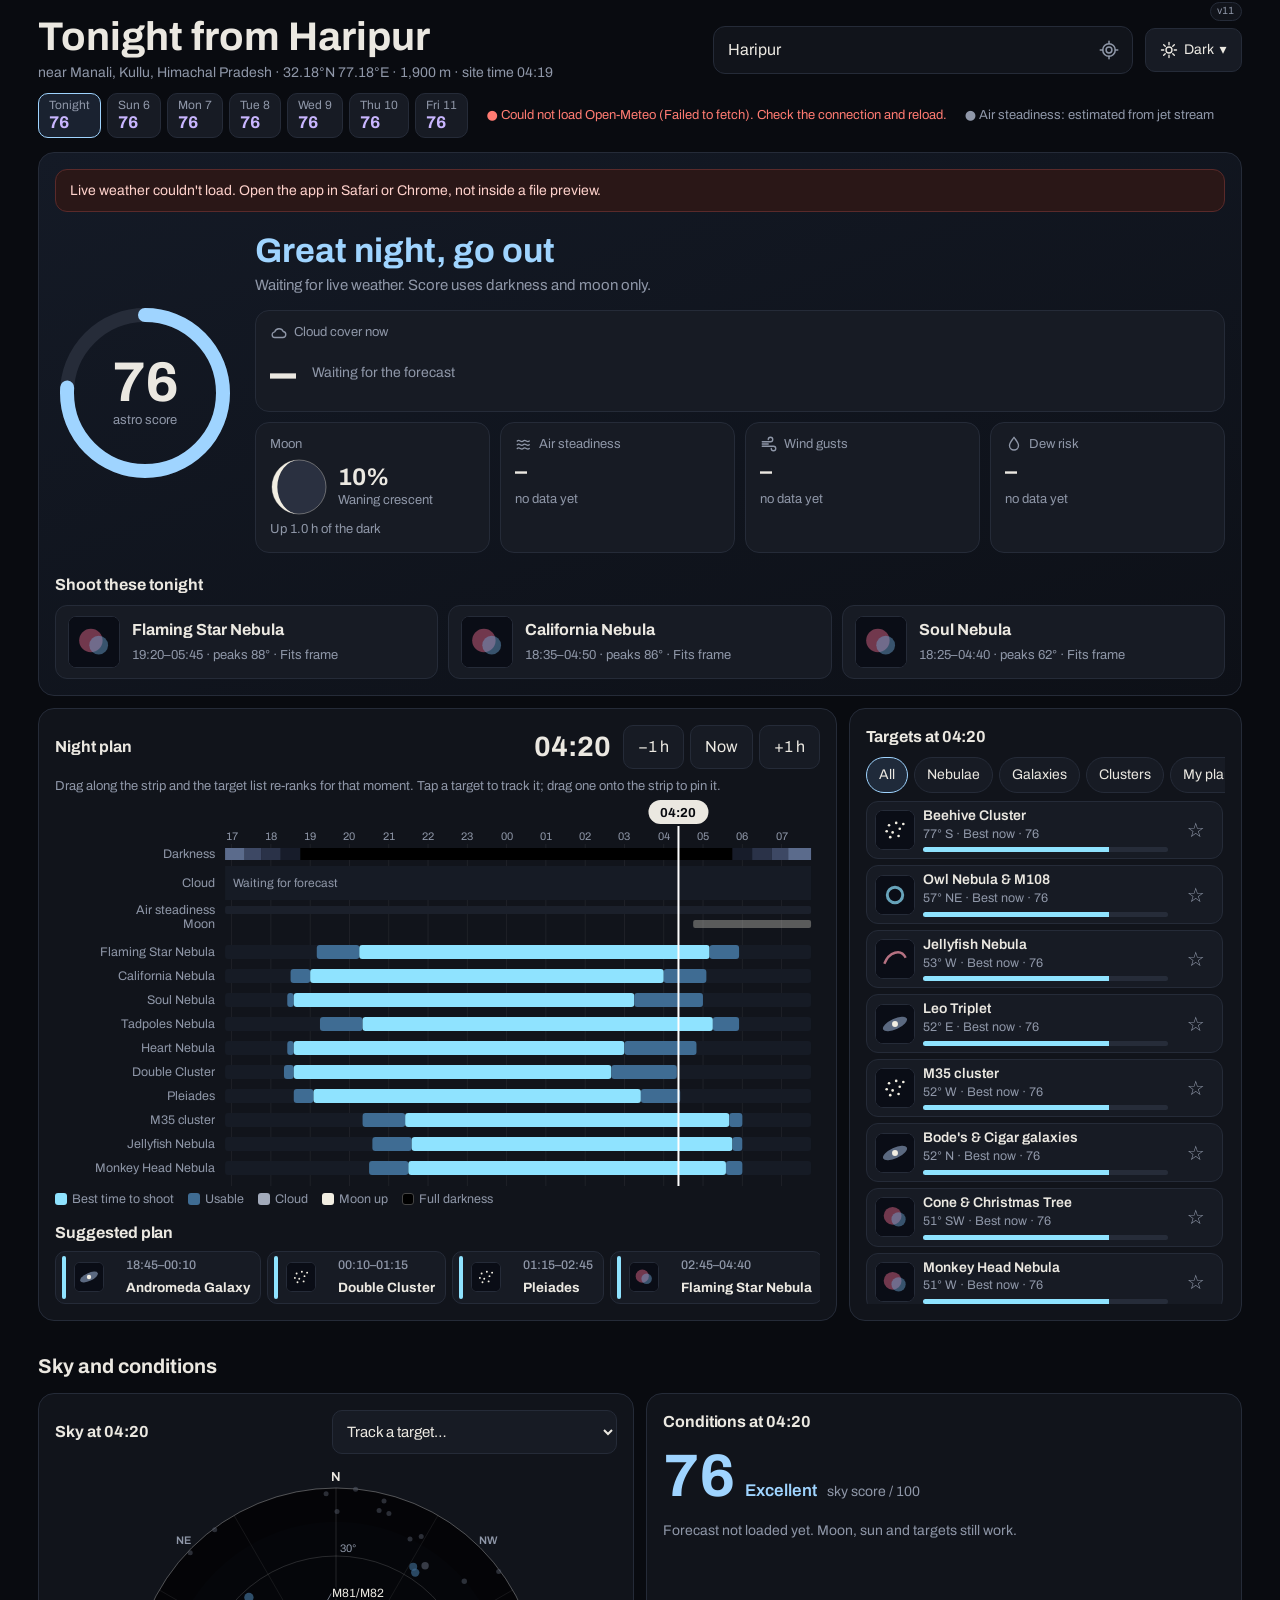
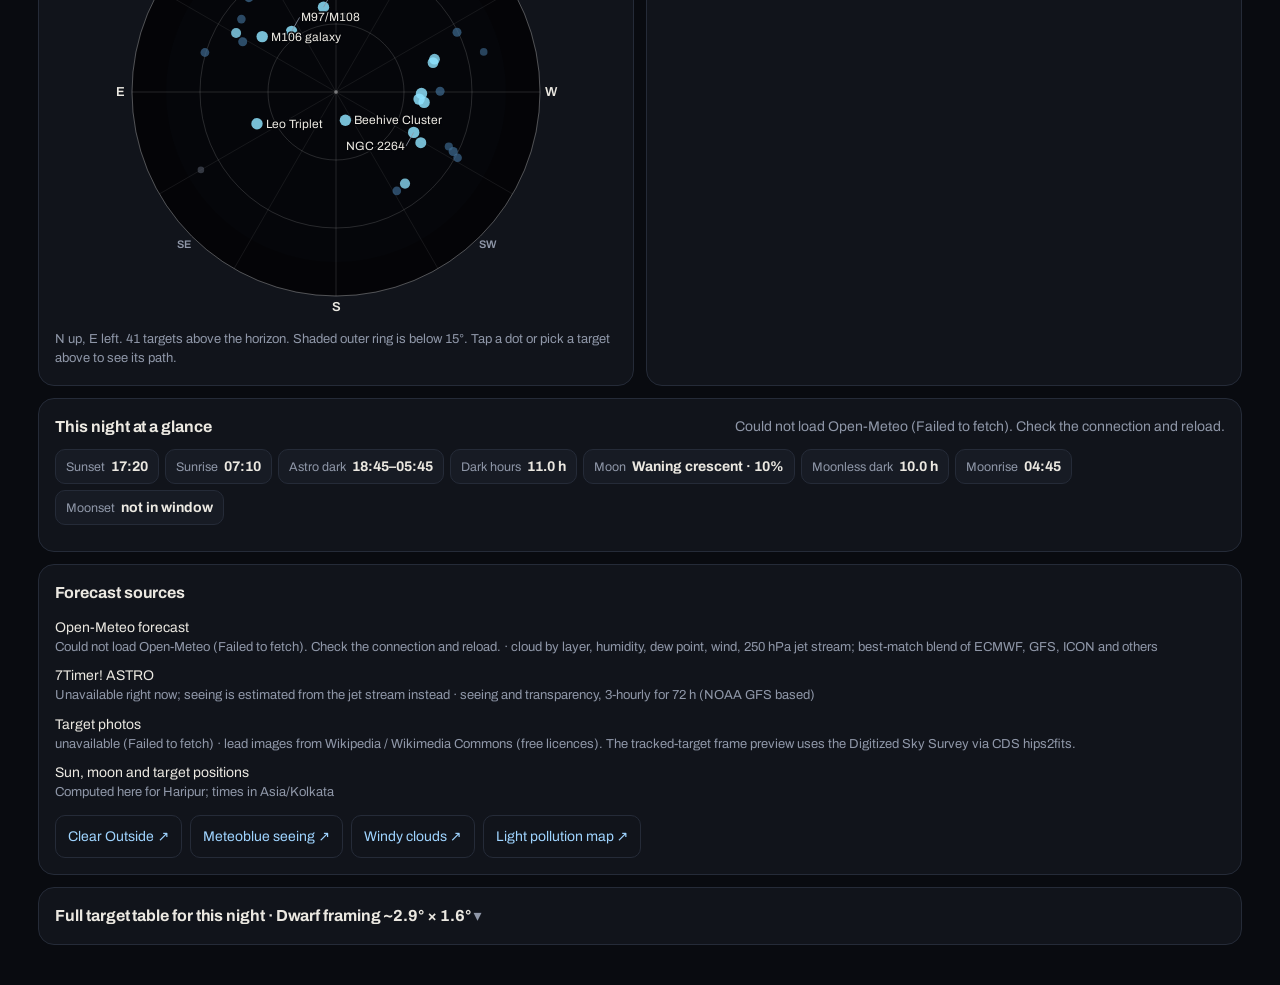
==== dark-sky-planner/index.html @ 8e997723 "Dark Sky Planner v11: locate icon inside search, compact header, bold section headings Co-Authored-B" ====
<!DOCTYPE html>
<html lang="en">
<head>
<meta charset="utf-8">
<meta name="viewport" content="width=device-width,initial-scale=1">
<meta name="theme-color" content="#090b10">
<title>Dark Sky Planner</title>
<link rel="preconnect" href="https://fonts.googleapis.com">
<link href="https://fonts.googleapis.com/css2?family=Archivo:wght@400;500;600;700&display=swap" rel="stylesheet">
<style>
/* VOICE: a calm field instrument for a night out with the telescope; few words, numbers first.
   IDEA: an observatory night log: boxes inside boxes, each one a gauge.
   PICTURE: the live sky dome plus the night strip, both driven by one time dragger.
   COLOUR and TYPE: near-black night, pale sky-blue for "good", cloud greys, moon ivory; Archivo with tabular figures.
   LAYOUT: outlook tiles on top, dome | conditions | best-now, full-width night plan, then sun/moon, sources, catalogue. */
:root{color-scheme:dark;--bg:#090b10;--panel:#11141b;--panel2:#171b24;--line:#252b38;--ink:#ebe8e1;--mut:#8f97a8;--good:#9fd4ff;--mid:#c9b6ff;--bad:#ff7b72;--moon:#f2eee2;--cloud:#a3abbb}
*{box-sizing:border-box;min-width:0}
body{margin:0;background:var(--bg);color:var(--ink);font:16px/1.5 Archivo,system-ui,sans-serif;font-variant-numeric:tabular-nums;overflow-x:clip}
html.red body{filter:sepia(1) saturate(7) hue-rotate(-45deg) brightness(.72)}
.wrap{position:relative}.ver{position:absolute;top:2px;right:max(3vw,12px);font-size:10.5px;line-height:1;padding:3px 6px;border-radius:999px;border:1px solid var(--line);color:var(--mut);background:var(--panel);letter-spacing:.02em;z-index:6}
.menu{position:relative}.menu>button{display:flex;align-items:center;gap:6px;font-size:14px}
.mpanel{position:absolute;right:0;top:50px;z-index:7;min-width:220px;background:var(--panel2);border:1px solid var(--line);border-radius:12px;padding:6px;box-shadow:0 12px 30px #0006;display:flex;flex-direction:column;gap:2px}
.mpanel[hidden]{display:none}.mpanel p{margin:4px 8px 6px;font-size:12px;color:var(--mut)}
.mpanel button{border:0;background:none;text-align:left;min-height:40px;border-radius:8px;font-size:14px}.mpanel button:hover{background:var(--hov)}
.mpanel button[aria-checked=true]{background:var(--sel);color:var(--good);font-weight:600}.mpanel button[aria-checked=true]::after{content:' ✓'}
/* Light theme: page and panels go light; the sky dome stays a dark window */
:root[data-theme=light]{color-scheme:light;--bg:#f3f4f7;--panel:#ffffff;--panel2:#f6f7fa;--line:#dde1e8;--ink:#141821;--mut:#5c6576;--good:#1769a6;--mid:#6a4dc4;--bad:#c2362f;--moon:#c9a23a;--cloud:#8a93a5;--hov:#eceff4;--sel:#e3eefa}
:root{--hov:#232a38;--sel:#1a2230}
[data-theme=light] .hero{background:linear-gradient(160deg,#ffffff,#eef2f8)}
[data-theme=light] .night[aria-pressed=true],[data-theme=light] .nt[aria-pressed=true],[data-theme=light] .chip[aria-pressed=true],[data-theme=light] .live li.on,[data-theme=light] .plan button[aria-pressed=true],[data-theme=light] .hh tr.on{background:var(--sel)}
[data-theme=light] .bar,[data-theme=light] .cb,[data-theme=light] .live .bar{background:#e4e8ef}
[data-theme=light] .spark i{background:#e9ecf2}[data-theme=light] .spark i.dk{background:#2b3140}
[data-theme=light] .gauge circle[stroke="#262c39"]{stroke:#e4e8ef}
[data-theme=light] .hh tbody tr:hover{background:#eef1f6}[data-theme=light] td{border-bottom-color:#e6e9ef}[data-theme=light] .msline .in,[data-theme=light] .in{background:var(--panel2)}
[data-theme=light] .banner{background:#fdecea;border-color:#f3c0bb;color:#7a1f19}
[data-theme=light] .dome{background:#0d1018;border-radius:14px}
[data-theme=light] .thumb,[data-theme=light] .pv img{background:#0d1018}
[data-theme=light] #sugg li[aria-selected=true],[data-theme=light] #sugg li:hover{background:var(--hov)}
[data-theme=light] #tl text{fill:#5c6576}[data-theme=light] #tl text[font-weight="600"]{fill:#141821}
[data-theme=light] #tl line[stroke="#fff"]{stroke:#000}[data-theme=light] #tl rect[fill="#161b25"]{fill:#eceff4}[data-theme=light] #tl rect[fill="#1d2636"]{fill:#e3eefa}
[data-theme=light] #tl rect[fill="#f2eee2"]{fill:#d8b24a}[data-theme=light] #tl rect[fill="#8fe3ff"]{fill:#2a9bd8}[data-theme=light] #tl rect[fill="#1b202b"]{fill:#e4e8ef}
[data-theme=light] #cur line{stroke:#141821}[data-theme=light] #cur rect{fill:#141821}[data-theme=light] #curT{fill:#ffffff!important}[data-theme=light] #cur circle{fill:#141821}
[data-theme=light] .legend i[style*="8fe3ff"]{background:#2a9bd8!important}[data-theme=light] .legend i[style*="--moon"]{background:#d8b24a!important}
[data-theme=light] .live .bar i.b2,[data-theme=light] .plan button i.b2{background:#2a9bd8}
button,input{font:inherit;color:inherit}
button{background:var(--panel2);border:1px solid var(--line);border-radius:10px;min-height:44px;padding:0 14px;cursor:pointer}
button:hover{border-color:#3a4254}
:focus-visible{outline:2px solid var(--good);outline-offset:2px}
.wrap{max-width:1320px;margin:0 auto;padding:16px max(3vw,12px) 40px}
header{display:grid;grid-template-columns:minmax(0,1fr) minmax(0,420px) auto;gap:10px 12px;align-items:center;margin-bottom:14px}
h1{font-size:clamp(26px,3.4vw,40px);line-height:1.05;margin:0;font-weight:700;text-wrap:balance}
.sub{color:var(--mut);margin:4px 0 0;font-size:14px}
.search{position:relative}
.geo{position:absolute;right:4px;top:4px;width:40px;min-height:40px;height:40px;padding:0;display:grid;place-items:center;border:0;background:none;color:var(--mut);border-radius:9px}.geo:hover{color:var(--good);background:var(--hov)}.geo .ic{width:20px;height:20px}
.search input{padding-right:48px!important;width:100%;height:48px;border-radius:12px;border:1px solid var(--line);background:var(--panel);padding:0 14px;font-size:16px}
#sugg{position:absolute;z-index:5;left:0;right:0;top:52px;margin:0;padding:6px;list-style:none;background:var(--panel2);border:1px solid var(--line);border-radius:12px;box-shadow:0 12px 30px #0009}
#sugg li{padding:10px 12px;border-radius:8px;cursor:pointer}
#sugg li[aria-selected=true],#sugg li:hover{background:#232a38}
#sugg small{color:var(--mut);display:block;font-size:13px}
.acts{display:flex;gap:8px}
.grid{display:grid;grid-template-columns:repeat(12,minmax(0,1fr));gap:12px}
.box{background:var(--panel);border:1px solid var(--line);border-radius:16px;padding:16px;grid-column:span 12}
.box h2{font-size:16px;font-weight:700;margin:0 0 12px;color:var(--ink);letter-spacing:-.005em}
.in{background:var(--panel2);border:1px solid var(--line);border-radius:12px;padding:10px 12px}
.out{display:grid;grid-template-columns:repeat(7,minmax(0,1fr));gap:8px}
.night{text-align:left;padding:10px;min-height:96px;display:flex;flex-direction:column;gap:4px;border-radius:12px}
.night[aria-pressed=true]{border-color:var(--good);background:#1a2230}
.night b{font-size:14px}.night .v{font-size:20px;font-weight:700}
.night small{color:var(--mut);font-size:13px}
.go{color:var(--good)}.maybe{color:var(--mid)}.poor{color:var(--bad)}
.hero{display:grid;grid-template-columns:auto minmax(0,1fr);gap:20px;align-items:center;background:linear-gradient(160deg,#141a26,#0d1017)}
.gauge{position:relative;width:180px;height:180px}.gauge svg{width:100%;height:100%;transform:rotate(-90deg)}
.gauge .n{position:absolute;inset:0;display:flex;flex-direction:column;align-items:center;justify-content:center}
.gauge .n b{font-size:56px;line-height:1;font-weight:700}.gauge .n span{color:var(--mut);font-size:13px}
.verdict{font-size:clamp(24px,3vw,34px);font-weight:700;line-height:1.1;margin:0 0 4px}
.why{color:var(--mut);margin:0 0 14px;font-size:15px}
.tiles{display:grid;grid-template-columns:repeat(4,minmax(0,1fr));gap:10px}
.tile{background:var(--panel2);border:1px solid var(--line);border-radius:14px;padding:12px 14px;display:flex;flex-direction:column;gap:4px}
.tile .th{display:flex;align-items:center;gap:6px;color:var(--mut);font-size:13px}
.ic{width:18px;height:18px;fill:none;stroke:currentColor;stroke-width:1.8;stroke-linecap:round;stroke-linejoin:round;flex:none}
.tile>b{font-size:24px;line-height:1.15;white-space:nowrap}.tile small{color:var(--mut);font-size:13px}
.cloudT{grid-column:1/-1}.cv{display:flex;align-items:center;gap:16px}.cv p{margin:0;color:var(--mut);font-size:14px;line-height:1.4}
.tiles .cloudT b.big{font-size:52px;line-height:1}
.mrow{display:flex;align-items:center;gap:10px}.mrow b{display:block;font-size:24px;line-height:1.1}.mrow small{display:block}
.spark{display:flex;align-items:flex-end;gap:2px;height:40px;margin-top:6px}.spark i{flex:1;height:100%;display:flex;align-items:flex-start;background:#1c212c;border-radius:2px;overflow:hidden}.spark i.dk{background:#07080d}.spark b{display:block;width:100%;background:var(--cloud)}
.sparkx{display:flex;justify-content:space-between;color:var(--mut)}.sparkx small{font-size:12px}
.busy .hero,.busy .grid>.box{opacity:.45;transition:opacity .2s}
.tiles .in span{display:block;color:var(--mut);font-size:13px}.tiles .in b{font-size:20px;white-space:nowrap}.tiles .in i{display:block;font-style:normal;color:var(--mut);font-size:13px}
.hero .t3{grid-column:1/-1}.t3h{margin:0 0 8px;font-size:16px;font-weight:700;color:var(--ink)}.top3{list-style:none;margin:0;padding:0;display:grid;grid-template-columns:repeat(3,minmax(0,1fr));gap:10px}@media(max-width:700px){.top3{grid-template-columns:minmax(0,1fr)}}
.top3 li{background:var(--panel2);border:1px solid var(--line);border-radius:12px;padding:10px 12px}
.top3 b{display:block}.top3 small{color:var(--mut);font-size:13px}
.banner{grid-column:1/-1;background:#2a1717;border:1px solid #5a2a2a;color:#ffd2cc;border-radius:12px;padding:10px 14px;font-size:14px}
.status{grid-column:1/-1;margin:0;display:flex;flex-wrap:wrap;gap:6px 18px;font-size:13px}.status .mut{color:var(--mut)}
.sect{grid-column:1/-1;font-size:20px;margin:18px 0 0;font-weight:700;color:var(--ink)}
.night .v{font-size:26px}
@media(max-width:820px){.tiles{grid-template-columns:repeat(2,minmax(0,1fr))}}
@media(max-width:600px){.hero{grid-template-columns:minmax(0,1fr);justify-items:stretch}.gauge{margin:0 auto;width:160px;height:160px}.tiles{grid-template-columns:repeat(2,minmax(0,1fr))}.verdict,.why{text-align:center}.tiles .cloudT b.big{font-size:44px}}
.hdr2{grid-column:1/-1;display:flex;flex-wrap:wrap;align-items:center;gap:8px 18px}
.nights{display:flex;gap:6px;overflow-x:auto;scrollbar-width:none;max-width:100%}
.nt{min-height:44px;padding:5px 10px;display:flex;flex-direction:column;align-items:flex-start;justify-content:center;line-height:1.15;border-radius:10px;flex:none}
.nt span{font-size:12px;color:var(--mut)}.nt b{font-size:17px}.nt[aria-pressed=true]{border-color:var(--good);background:#1a2230}
.c-tl{grid-column:span 8}.c-live{grid-column:span 4;display:flex;flex-direction:column}
.c-half.c-dome,.c-half.c-cond{grid-column:span 6}
.liveh{display:flex;align-items:baseline;gap:8px}.liveh h2{margin:0 0 8px}
.chips{display:flex;gap:6px;overflow-x:auto;scrollbar-width:none;margin-bottom:8px}.chips .chip{flex:none;min-height:36px;padding:0 12px}
ol.live{list-style:none;margin:0;padding:0 2px 0 0;overflow-y:auto;display:flex;flex-direction:column;gap:6px;flex:1 1 0;min-height:0;height:0}
.live li{display:grid;grid-template-columns:40px minmax(0,1fr) 40px;gap:8px;align-items:center;background:var(--panel2);border:1px solid var(--line);border-radius:12px;padding:6px 6px 6px 8px;cursor:pointer;transition:transform .15s}
.live li.on{border-color:var(--good);background:#1a2230}.live li.down{opacity:.45}
.live li[draggable=true]{cursor:grab}.live .thumb{width:40px;height:40px}
.live .nm{font-weight:600;font-size:14px;line-height:1.2;display:block}.live small{color:var(--mut);font-size:12.5px;display:block}
.live .bar{margin-top:4px;height:5px}.live .bar i{background:#3f6c93}.live .bar i.b2{background:#8fe3ff}
.live .star{width:40px;min-height:40px}
#tlwrap.drop{outline:2px dashed var(--good);outline-offset:4px;border-radius:8px}
.plan{flex-direction:row!important;overflow-x:auto;scrollbar-width:thin;gap:6px!important;margin:0!important;padding-bottom:2px}.plan li{flex:0 0 auto}
.plan button{min-height:44px!important;padding:4px 10px 4px 6px!important;gap:8px!important;grid-template-columns:3px 30px auto!important;border-radius:10px!important}
.plan button.rest{grid-template-columns:3px auto!important}.plan .thumb{width:30px;height:30px;border-radius:6px}
.plan b{display:inline!important;font-size:13.5px!important;white-space:nowrap}.plan .tm{font-size:12.5px!important;color:var(--mut)!important;font-weight:500!important;display:block;white-space:nowrap}.plan small{display:none}
.plan button i{align-self:stretch}
.msline{display:flex;flex-wrap:wrap;gap:6px;margin-bottom:10px}.msline .in{padding:6px 10px;border-radius:10px;display:flex;gap:6px;align-items:baseline}.msline .in span{color:var(--mut);font-size:12.5px}.msline .in b{font-size:14px;white-space:nowrap}
.hh{min-width:620px;font-size:13px}.hh td,.hh th{padding:4px 8px}.hh .cb{width:34px;height:6px}
details.catd>summary{cursor:pointer;list-style:none}details.catd>summary::-webkit-details-marker{display:none}details.catd>summary h2{margin:0;display:inline}details.catd>summary::after{content:' ▾';color:var(--mut)}details.catd[open]>summary{margin-bottom:12px}
.tbtn{display:flex;gap:6px}.tbtn button{min-width:52px}
#tlwrap:focus-visible{outline:2px solid var(--good);outline-offset:4px;border-radius:8px}
ol.plan{list-style:none;margin:0 0 10px;padding:0;display:flex;flex-direction:column;gap:8px}
.plan button{width:100%;text-align:left;display:grid;grid-template-columns:4px minmax(0,1fr);gap:10px;padding:10px 12px;min-height:56px;border-radius:12px}
.plan button i{border-radius:2px;background:#3f6c93}.plan button i.b2{background:#8fe3ff}.plan button i.b0{background:#3a2a30}
.plan b{display:block;font-size:15px}.plan small{color:var(--mut);font-size:13px}.plan .tm{font-size:13px;color:var(--ink);font-weight:600}
.plan button[aria-pressed=true]{border-color:var(--good);background:#1a2230}
.domeh{display:flex;align-items:center;gap:10px;flex-wrap:wrap;margin-bottom:8px}.domeh h2{margin:0 auto 0 0}
select{font:inherit;font-size:15px;color:var(--ink);background:var(--panel2);border:1px solid var(--line);border-radius:10px;min-height:44px;padding:0 10px;max-width:100%}
.thumb{width:44px;height:44px;border-radius:8px;object-fit:cover;background:#05060a;border:1px solid var(--line);flex:none;display:block}.thumb.nf{visibility:hidden}
.top3 li{display:flex;gap:12px;align-items:center}.top3 .thumb{width:52px;height:52px}
.best li{grid-template-columns:44px 40px minmax(0,1fr)!important}.best .thumb{width:40px;height:40px}
.plan button{grid-template-columns:4px 44px minmax(0,1fr)!important;align-items:center}.plan button.rest{grid-template-columns:4px minmax(0,1fr)!important}
.tgt{display:flex;gap:12px;align-items:center}.tgt .thumb{width:48px;height:48px}
.pv{margin:12px 0 0}.pv img{display:block;width:100%;aspect-ratio:16/9;object-fit:cover;border-radius:10px;border:1px solid var(--line);background:#05060a}.pv figcaption{color:var(--mut);font-size:13px;margin-top:6px}
.c-dome{grid-column:span 5}.c-cond{grid-column:span 4}.c-best{grid-column:span 3}
.c-ms,.c-src{grid-column:span 6}
.dome{position:relative;aspect-ratio:1;max-height:460px;margin:0 auto}
.dome svg{position:absolute;inset:0;width:100%;height:100%}
.hint{color:var(--mut);font-size:13px;margin:8px 0 0}
.score{display:flex;align-items:baseline;gap:10px;margin-bottom:10px}
.score .n{font-size:clamp(44px,5vw,60px);font-weight:700;line-height:1}
.score .l{font-size:17px;font-weight:600}
.kv{display:grid;grid-template-columns:repeat(2,minmax(0,1fr));gap:8px}
.kv .in span{display:block;color:var(--mut);font-size:13px}
.kv .in b{font-size:19px;white-space:nowrap}
.kv .in i{display:block;font-style:normal;color:var(--mut);font-size:13px;overflow:hidden;text-overflow:ellipsis;white-space:nowrap}
.warn b{color:var(--bad)}
.layers{display:flex;flex-direction:column;gap:3px;margin-top:6px}
.layer{display:grid;grid-template-columns:34px minmax(0,1fr) 36px;gap:6px;align-items:center;font-size:13px;color:var(--mut)}
.bar{height:6px;border-radius:3px;background:#262c39;overflow:hidden}.bar i{display:block;height:100%;background:var(--cloud)}
ol.best{list-style:none;margin:0;padding:0;display:flex;flex-direction:column;gap:8px}
.best li{display:grid;grid-template-columns:44px minmax(0,1fr);gap:8px;align-items:center}
.best .nm{font-weight:600;line-height:1.2}
.best small{color:var(--mut);font-size:13px;display:block}
.best .bar{margin-top:5px}.best .bar i{background:var(--good)}
.star{width:44px;padding:0;font-size:20px;color:var(--mut);background:none;border-color:transparent}
.star[aria-pressed=true]{color:var(--good)}
.tlh{display:flex;align-items:center;gap:12px;flex-wrap:wrap;margin-bottom:8px}
.tlh h2{margin:0}.tlh .t{font-size:28px;font-weight:700;margin-inline-start:auto}
#tlwrap{position:relative;touch-action:pan-y;cursor:ew-resize;user-select:none;-webkit-user-select:none}
#tl{display:block;width:100%}
input[type=range]{width:100%;height:44px;background:none;-webkit-appearance:none;appearance:none;margin:4px 0 0}
input[type=range]::-webkit-slider-runnable-track{height:6px;background:#262c39;border-radius:3px}
input[type=range]::-moz-range-track{height:6px;background:#262c39;border-radius:3px}
input[type=range]::-webkit-slider-thumb{-webkit-appearance:none;width:26px;height:26px;border-radius:50%;background:var(--good);margin-top:-10px;border:3px solid var(--bg)}
input[type=range]::-moz-range-thumb{width:22px;height:22px;border-radius:50%;background:var(--good);border:3px solid var(--bg)}
.legend{display:flex;flex-wrap:wrap;gap:4px 14px;color:var(--mut);font-size:12.5px;margin:4px 0 0}
.legend i{display:inline-block;width:12px;height:12px;border-radius:3px;vertical-align:-2px;margin-inline-end:5px}
.rows{display:grid;grid-template-columns:repeat(2,minmax(0,1fr));gap:8px}
.rows .in span{display:block;color:var(--mut);font-size:13px}.rows .in b{font-size:18px;white-space:nowrap}
.src ul{margin:0;padding:0;list-style:none;display:flex;flex-direction:column;gap:8px}
.src li{font-size:14px}.src li small{display:block;color:var(--mut);font-size:13px}
.links{display:flex;flex-wrap:wrap;gap:8px;margin-top:12px}
.links a{color:var(--good);border:1px solid var(--line);border-radius:10px;padding:10px 12px;text-decoration:none;font-size:14px}
.cath{display:flex;flex-wrap:wrap;gap:8px;align-items:center;margin-bottom:10px}.cath h2{margin:0 auto 0 0}
.chip{min-height:40px;border-radius:20px;font-size:14px}.chip[aria-pressed=true]{background:#1f2a3a;border-color:var(--good)}
table{width:100%;border-collapse:collapse;font-size:15px}
th{text-align:left;color:var(--mut);font-weight:500;font-size:13px;padding:8px;border-bottom:1px solid var(--line)}
td{padding:8px;border-bottom:1px solid #1c212c;vertical-align:middle}
td.r,th.r{text-align:right}td.nw{white-space:nowrap}
td small{color:var(--mut);display:block;font-size:13px}
.pill{font-size:13px;border:1px solid var(--line);border-radius:999px;padding:2px 8px;white-space:nowrap}
.msg{color:var(--mut);font-size:14px}
.hh{min-width:860px}.hh td,.hh th{white-space:nowrap;text-align:right}.hh td:first-child,.hh th:first-child{text-align:left}
.hh tbody tr{cursor:pointer}.hh tbody tr:hover{background:#161a23}.hh tr.on{background:#1a2230;box-shadow:inset 3px 0 var(--good)}
.cb{display:inline-block;width:46px;height:8px;border-radius:4px;background:#262c39;margin-inline-start:8px;vertical-align:1px;overflow:hidden}.cb i{display:block;height:100%;background:var(--cloud)}
.dark-row td:first-child::after{content:' ●';color:var(--good);font-size:11px}
.scroll{overflow-x:auto}
@media(max-width:1100px){.c-tl,.c-live{grid-column:span 12}.c-live{height:520px}.c-half.c-dome,.c-half.c-cond{grid-column:span 12}.c-dome,.c-cond{grid-column:span 6}.c-best{grid-column:span 12}.out{grid-template-columns:repeat(4,minmax(0,1fr))}}
@media(max-width:760px){header{grid-template-columns:minmax(0,1fr) auto}header>div:first-child{grid-column:1/-1}#themeLbl{display:none}.menu>button{padding:0 12px}.c-dome,.c-cond,.c-ms,.c-src{grid-column:span 12}.out{display:flex;overflow-x:auto;scroll-snap-type:x mandatory}.night{flex:0 0 132px;scroll-snap-align:start}}
@media(max-width:600px){table{font-size:14px}.stack thead{display:none}.stack tr{display:grid;padding-block:10px;border-bottom:1px solid var(--line)}.stack td{display:flow-root;border:0;padding:3px 0;padding-inline-start:7.5em;text-align:start}.stack td::before{content:attr(data-l);float:inline-start;width:7em;margin-inline-start:-7.5em;color:var(--mut);font-size:13px}.stack td:empty{display:none}.tlh .t{font-size:22px}}
@media(prefers-reduced-motion:no-preference){.bar i{transition:width .25s}}
</style>
<script>new MutationObserver(()=>{for(const c of document.querySelectorAll('.stack td:not([data-l])')){let i=0,p=c;while(p=p.previousElementSibling)i+=p.colSpan;c.dataset.l=c.closest('table').rows[0].cells[i]?.textContent||''}}).observe(document,{childList:true,subtree:true})</script>
</head>
<body>
<div class="wrap">
<span class="ver" id="ver">v11</span>
<header>
  <div><h1 id="title">Tonight</h1><p class="sub" id="sub"></p></div>
  <div class="search">
    <input id="q" type="search" placeholder="Change place: Haripur, Hanle, Spiti…" autocomplete="off" role="combobox" aria-expanded="false" aria-controls="sugg" aria-label="Search location">
    <button id="geo" type="button" class="geo" aria-label="Use my location" title="Use my location"><svg class="ic" viewBox="0 0 24 24" aria-hidden="true"><circle cx="12" cy="12" r="3.5"/><circle cx="12" cy="12" r="7.5"/><path d="M12 1.5v3M12 19.5v3M1.5 12h3M19.5 12h3"/></svg></button>
    <ul id="sugg" role="listbox" hidden></ul>
  </div>
  <div class="acts"><div class="menu"><button id="themeBtn" type="button" aria-haspopup="true" aria-expanded="false" aria-controls="themeMenu" aria-label="Display settings"><svg class="ic" viewBox="0 0 24 24" aria-hidden="true"><circle cx="12" cy="12" r="4"/><path d="M12 2v3M12 19v3M2 12h3M19 12h3M4.9 4.9l2.1 2.1M17 17l2.1 2.1M4.9 19.1 7 17M17 7l2.1-2.1"/></svg><span id="themeLbl">Display</span> ▾</button>
    <div class="mpanel" id="themeMenu" role="menu" hidden><p>Theme</p>
      <button type="button" role="menuitemradio" data-theme-set="system">System</button><button type="button" role="menuitemradio" data-theme-set="dark">Dark</button><button type="button" role="menuitemradio" data-theme-set="light">Light</button><button type="button" role="menuitemradio" data-theme-set="red">Red astro (night vision)</button></div></div></div>
  <div class="hdr2"><div class="nights" id="outlook" aria-label="Next 7 nights"></div><p class="status" id="status"></p></div>
</header>

<main class="grid">
  <section class="box hero" id="hero"></section>

  <section class="box c-tl">
    <div class="tlh"><h2>Night plan</h2><span class="t" id="tlT"></span>
      <div class="tbtn"><button type="button" data-jump="-12" aria-label="Back one hour">−1 h</button><button id="now" type="button">Now</button><button type="button" data-jump="12" aria-label="Forward one hour">+1 h</button></div></div>
    <p class="hint" id="nowNote">Drag along the strip and the target list re-ranks for that moment. Tap a target to track it; drag one onto the strip to pin it.</p>
    <div id="tlwrap" tabindex="0" aria-label="Night timeline. Use left and right arrow keys to move in time."><svg id="tl"></svg></div>
    <p class="legend"><span><i style="background:#8fe3ff"></i>Best time to shoot</span><span><i style="background:#3f6c93"></i>Usable</span><span><i style="background:var(--cloud)"></i>Cloud</span><span><i style="background:var(--moon)"></i>Moon up</span><span><i style="background:#000;border:1px solid #444"></i>Full darkness</span></p>
    <h2 style="margin:12px 0 6px">Suggested plan</h2><ol class="plan" id="plan"></ol>
  </section>
  <section class="box c-live"><div class="liveh"><h2>Targets at <span id="liveT"></span></h2></div><div id="chips" class="chips"></div><ol class="live" id="live"></ol></section>
  

  <h2 class="sect">Sky and conditions</h2>
  <section class="box c-dome c-half"><div class="domeh"><h2>Sky at <span id="domeT"></span></h2><select id="track" aria-label="Track a target"></select></div><div class="dome"><svg id="dome" role="img" aria-label="Sky dome, north up, east left"></svg></div><p class="hint" id="domeHint"></p><figure class="pv" id="pv" hidden><img id="pvImg" alt=""><figcaption id="pvCap"></figcaption></figure></section>
  <section class="box c-cond c-half"><h2>Conditions at <span id="condT"></span></h2><div id="cond"><p class="msg">Fetching forecast…</p></div></section>
  

  <section class="box"><div class="cath"><h2>This night at a glance</h2><span class="msg" id="hhNote"></span></div><div class="msline" id="ms"></div><div class="scroll"><table id="hh" class="hh"></table></div></section>
  <section class="box src"><h2>Forecast sources</h2><ul id="src"></ul><div class="links" id="links"></div></section>

  <details class="box catd"><summary><h2>Full target table for this night · Dwarf framing ~2.9° × 1.6°</h2></summary>
    <div class="scroll"><table class="stack" id="cat"></table></div>
    <button id="more" type="button" style="margin-top:12px"></button>
  </details>
</main>
</div>

<script>
{
const $=s=>document.querySelector(s);
const esc=s=>String(s??'').replace(/[&<>"']/g,c=>({'&':'&amp;','<':'&lt;','>':'&gt;','"':'&quot;',"'":'&#39;'}[c]));
const RD=Math.PI/180, sn=x=>Math.sin(x*RD), cs=x=>Math.cos(x*RD), clamp=(x,a,b)=>Math.max(a,Math.min(b,x)), norm=x=>((x%360)+360)%360;
const MIN=60e3, HR=3600e3, STEP=5*MIN;
const store={get(k,d){try{const v=localStorage.getItem('dsp_'+k);return v?JSON.parse(v):d}catch(e){return d}},set(k,v){try{localStorage.setItem('dsp_'+k,JSON.stringify(v))}catch(e){}}};

/* ---------- Astronomy (low precision, plenty for planning) ---------- */
const jd=ms=>ms/864e5+2440587.5;
function sunEq(ms){const n=jd(ms)-2451545,L=norm(280.46+0.9856474*n),g=norm(357.528+0.9856003*n);
  const lam=L+1.915*sn(g)+0.02*sn(2*g),e=23.439-4e-7*n;
  return {lam,ra:norm(Math.atan2(cs(e)*sn(lam),cs(lam))/RD),dec:Math.asin(sn(e)*sn(lam))/RD}}
function moonEq(ms){const T=(jd(ms)-2451545)/36525;
  const lam=norm(218.32+481267.881*T+6.29*sn(135+477198.87*T)-1.27*sn(259.3-413335.36*T)+0.66*sn(235.7+890534.22*T)+0.21*sn(269.9+954397.74*T)-0.19*sn(357.5+35999.05*T)-0.11*sn(186.5+966404.03*T));
  const b=5.13*sn(93.3+483202.02*T)+0.28*sn(228.2+960400.89*T)-0.28*sn(318.3+6003.15*T)-0.17*sn(217.6-407332.21*T),e=23.44;
  const x=cs(b)*cs(lam),y=cs(e)*cs(b)*sn(lam)-sn(e)*sn(b),z=sn(e)*cs(b)*sn(lam)+cs(e)*sn(b);
  return {lam,b,ra:norm(Math.atan2(y,x)/RD),dec:Math.asin(z)/RD}}
function altaz(ra,dec,ms,lat,lon){const H=norm(280.46061837+360.98564736629*(jd(ms)-2451545)+lon)-ra;
  return {alt:Math.asin(sn(lat)*sn(dec)+cs(lat)*cs(dec)*cs(H))/RD,az:norm(Math.atan2(-cs(dec)*sn(H),sn(dec)*cs(lat)-cs(dec)*cs(H)*sn(lat))/RD)}}
const angSep=(r1,d1,r2,d2)=>Math.acos(clamp(sn(d1)*sn(d2)+cs(d1)*cs(d2)*cs(r1-r2),-1,1))/RD;
function moonAt(ms){const s=sunEq(ms),m=moonEq(ms),p=altaz(m.ra,m.dec,ms,loc.lat,loc.lon);
  p.alt-=0.95*cs(p.alt);const el=Math.acos(cs(m.b)*cs(m.lam-s.lam))/RD;
  return {...p,ra:m.ra,dec:m.dec,illum:(1-cs(el))/2,waxing:norm(m.lam-s.lam)<180}}
const sunAlt=ms=>{const s=sunEq(ms);return altaz(s.ra,s.dec,ms,loc.lat,loc.lon).alt};
function phaseName(k,wax){if(k<.03)return'New moon';if(k>.97)return'Full moon';if(k>.45&&k<.55)return wax?'First quarter':'Last quarter';return (wax?'Waxing ':'Waning ')+(k<.5?'crescent':'gibbous')}
const dirs=['N','NE','E','SE','S','SW','W','NW'],dir=az=>dirs[Math.round(az/45)%8];

/* ---------- Targets (J2000), sized for a Dwarf smart telescope ---------- */
const CAT=[['M31','Andromeda Galaxy','Galaxy',0.712,41.27,178,3.4,0],['M33','Triangulum Galaxy','Galaxy',1.564,30.66,70,5.7,0],['NGC 281','Pacman Nebula','Nebula',0.877,56.62,35,7.4,1],['IC 59/63','Ghost of Cassiopeia','Nebula',0.95,60.9,20,null,1],['NGC 253','Sculptor Galaxy','Galaxy',0.793,-25.29,27,7.2,0],['M74','Phantom Galaxy','Galaxy',1.611,15.78,10,9.4,0],['NGC 869/884','Double Cluster','Cluster',2.333,57.13,60,3.7,0],['NGC 891','Silver Sliver Galaxy','Galaxy',2.375,42.35,13,10,0],['IC 1805','Heart Nebula','Nebula',2.55,61.45,150,6.5,1],['IC 1848','Soul Nebula','Nebula',2.85,60.43,150,6.5,1],['M45','Pleiades','Cluster',3.783,24.12,110,1.6,0],['NGC 1499','California Nebula','Nebula',4.05,36.37,145,6,1],['IC 405','Flaming Star Nebula','Nebula',5.27,34.27,37,6,1],['IC 410','Tadpoles Nebula','Nebula',5.375,33.43,40,7.5,1],['M1','Crab Nebula','Remnant',5.575,22.01,7,8.4,1],['M42','Orion Nebula','Nebula',5.588,-5.39,85,4,1],['B33','Horsehead & Flame','Nebula',5.683,-2.45,60,6.8,1],['M78','M78 reflection nebula','Nebula',5.78,0.05,8,8.3,0],['M35','M35 cluster','Cluster',6.15,24.33,28,5.1,0],['NGC 2174','Monkey Head Nebula','Nebula',6.16,20.5,40,6.8,1],['IC 443','Jellyfish Nebula','Remnant',6.28,22.53,50,12,1],['NGC 2244','Rosette Nebula','Nebula',6.533,4.95,80,4.8,1],['NGC 2264','Cone & Christmas Tree','Nebula',6.68,9.9,40,3.9,1],['IC 2177','Seagull Nebula','Nebula',7.08,-10.6,120,null,1],['NGC 2359',"Thor's Helmet",'Nebula',7.31,-13.2,10,11,1],['M44','Beehive Cluster','Cluster',8.67,19.67,95,3.7,0],['M81/M82',"Bode's & Cigar galaxies",'Galaxy',9.93,69.07,60,6.9,0],['M97/M108','Owl Nebula & M108','Planetary',11.25,55.0,50,9.9,0],['M65/M66','Leo Triplet','Galaxy',11.33,13.3,40,9,0],['M106','M106 galaxy','Galaxy',12.316,47.3,19,8.4,0],['M104','Sombrero Galaxy','Galaxy',12.666,-11.62,9,8,0],['M94',"Cat's Eye Galaxy",'Galaxy',12.85,41.12,11,8.2,0],['M63','Sunflower Galaxy','Galaxy',13.264,42.03,13,8.6,0],['M51','Whirlpool Galaxy','Galaxy',13.498,47.2,11,8.4,0],['M3','M3 globular','Cluster',13.703,28.38,18,6.2,0],['M101','Pinwheel Galaxy','Galaxy',14.053,54.35,29,7.9,0],['M5','M5 globular','Cluster',15.31,2.08,23,5.6,0],['Rho Oph','Rho Ophiuchi complex','Nebula',16.43,-24,240,null,0],['M13','Hercules Cluster','Cluster',16.695,36.46,20,5.8,0],['M92','M92 globular','Cluster',17.285,43.14,14,6.4,0],['M20','Trifid Nebula','Nebula',18.04,-23.03,28,6.3,1],['M8','Lagoon Nebula','Nebula',18.06,-24.38,90,6,1],['M16','Eagle Nebula','Nebula',18.31,-13.78,35,6,1],['M17','Omega Nebula','Nebula',18.345,-16.18,46,6,1],['M22','M22 globular','Cluster',18.607,-23.9,32,5.1,0],['M57','Ring Nebula','Planetary',18.893,33.03,1.4,8.8,1],['M27','Dumbbell Nebula','Planetary',19.993,22.72,8,7.5,1],['NGC 6888','Crescent Nebula','Nebula',20.2,38.35,20,7.4,1],['IC 1318','Sadr region','Nebula',20.37,40.25,120,null,1],['NGC 6946','Fireworks Galaxy','Galaxy',20.58,60.15,11,8.8,0],['NGC 6960/92','Veil Nebula','Remnant',20.86,31.2,180,7,1],['NGC 7000','North America & Pelican','Nebula',20.95,44.3,150,4,1],['NGC 7023','Iris Nebula','Nebula',21.02,68.17,18,7.1,0],['IC 1396',"Elephant's Trunk",'Nebula',21.65,57.5,170,3.5,1],['IC 5146','Cocoon Nebula','Nebula',21.89,47.27,12,10,0],['NGC 7293','Helix Nebula','Planetary',22.493,-20.84,25,7.6,1],['NGC 7380','Wizard Nebula','Nebula',22.79,58.1,25,7.2,1],['Sh2-155','Cave Nebula','Nebula',22.95,62.6,50,7.7,1],['NGC 7635','Bubble Nebula','Nebula',23.345,61.2,15,10,1]]
  .map(([id,name,type,ra,dec,size,mag,nb])=>({id,name,type,ra:ra*15,dec,size,mag,nb}));
const framing=s=>s<12?'Small in frame':s<=190?'Fits frame':'Mosaic';
/* Real sky images: DSS2 colour cutouts by coordinates (CDS hips2fits) */
const HIPS='https://alasky.cds.unistra.fr/hips-image-services/hips2fits?hips=CDS%2FP%2FDSS2%2Fcolor&projection=TAN&coordsys=icrs&format=jpg';
const skyURL=(o,w,h,fov)=>`${HIPS}&width=${w}&height=${h}&fov=${fov.toFixed(2)}&ra=${o.ra.toFixed(4)}&dec=${o.dec.toFixed(4)}`;
/* Target photos: each object's lead image on Wikipedia (free-licensed, from Wikimedia Commons), loaded in one or two batched requests and cached for a week */
const WIKI={'M31':'Andromeda Galaxy','M33':'Triangulum Galaxy','NGC 281':'NGC 281','IC 59/63':'IC 63','NGC 253':'Sculptor Galaxy','M74':'Messier 74','NGC 869/884':'Double Cluster','NGC 891':'NGC 891','IC 1805':'Heart Nebula','IC 1848':'Soul Nebula','M45':'Pleiades','NGC 1499':'California Nebula','IC 405':'Flaming Star Nebula','IC 410':'IC 410','M1':'Crab Nebula','M42':'Orion Nebula','B33':'Horsehead Nebula','M78':'Messier 78','M35':'Messier 35','NGC 2174':'NGC 2174','IC 443':'IC 443','NGC 2244':'Rosette Nebula','NGC 2264':'Cone Nebula','IC 2177':'Seagull Nebula','NGC 2359':"Thor's Helmet",'M44':'Beehive Cluster','M81/M82':"Bode's Galaxy",'M97/M108':'Owl Nebula','M65/M66':'Leo Triplet','M106':'Messier 106','M104':'Sombrero Galaxy','M94':'Messier 94','M63':'Sunflower Galaxy','M51':'Whirlpool Galaxy','M3':'Messier 3','M101':'Pinwheel Galaxy','M5':'Messier 5','Rho Oph':'Rho Ophiuchi cloud complex','M13':'Messier 13','M92':'Messier 92','M20':'Trifid Nebula','M8':'Lagoon Nebula','M16':'Eagle Nebula','M17':'Omega Nebula','M22':'Messier 22','M57':'Ring Nebula','M27':'Dumbbell Nebula','NGC 6888':'Crescent Nebula','IC 1318':'IC 1318','NGC 6946':'Fireworks Galaxy','NGC 6960/92':'Veil Nebula','NGC 7000':'North America Nebula','NGC 7023':'Iris Nebula','IC 1396':'IC 1396','IC 5146':'Cocoon Nebula','NGC 7293':'Helix Nebula','NGC 7380':'NGC 7380','Sh2-155':'Sh2-155','NGC 7635':'NGC 7635'};
let WIMG={},imgSrc='loading…';
const PHC={Galaxy:'<ellipse cx="32" cy="32" rx="22" ry="9" fill="#9fb4d8" opacity=".55" transform="rotate(-25 32 32)"/><circle cx="32" cy="32" r="5" fill="#f2eee2"/>',Cluster:'<g fill="#f2eee2">'+[[22,24],[34,20],[40,30],[28,36],[38,42],[24,44],[46,22],[18,34]].map(([x,y])=>`<circle cx="${x}" cy="${y}" r="2.2"/>`).join('')+'</g>',Planetary:'<circle cx="32" cy="32" r="13" fill="none" stroke="#8fe3ff" stroke-width="5" opacity=".7"/>',Remnant:'<path d="M14 40c8-20 28-26 36-10" fill="none" stroke="#ff9db0" stroke-width="4" opacity=".7"/>',Nebula:'<circle cx="28" cy="30" r="15" fill="#c75b7a" opacity=".55"/><circle cx="38" cy="36" r="12" fill="#6fa8d8" opacity=".45"/>'};
const ph=o=>'data:image/svg+xml,'+encodeURIComponent(`<svg xmlns="http://www.w3.org/2000/svg" viewBox="0 0 64 64"><rect width="64" height="64" fill="#0a0d16"/>${PHC[o.type]||PHC.Nebula}</svg>`);
const imgFor=o=>WIMG[o.id]||ph(o);
const thumb=(o,px=44)=>`<img class="thumb" loading="lazy" width="${px}" height="${px}" alt="" data-tid="${esc(o.id)}" src="${esc(imgFor(o))}" onerror="this.onerror=null;this.src=this.dataset.ph" data-ph="${esc(ph(o))}">`;
function applyImgs(){document.querySelectorAll('img[data-tid]').forEach(im=>{const o=CAT.find(c=>c.id===im.dataset.tid);if(o&&WIMG[o.id]&&im.src!==WIMG[o.id]){im.onerror=function(){this.onerror=null;this.src=this.dataset.ph};im.src=WIMG[o.id]}})}
async function loadImages(){const c=store.get('wimg2',null);if(c&&Date.now()-c.t<7*864e5&&Object.keys(c.m).length>20){WIMG=c.m;imgSrc='cached';applyImgs();return}
  const ids=Object.keys(WIKI),m={};
  for(let i=0;i<ids.length;i+=40){const chunk=ids.slice(i,i+40);
    try{const j=await getJSON('https://en.wikipedia.org/w/api.php?action=query&format=json&formatversion=2&origin=*&redirects=1&prop=pageimages&piprop=thumbnail&pithumbsize=240&titles='+encodeURIComponent(chunk.map(id=>WIKI[id]).join('|')),15000);
      const fw={};for(const n of(j.query.normalized||[]))fw[n.from]=n.to;for(const r of(j.query.redirects||[]))fw[r.from]=r.to;
      const by={};for(const pg of(j.query.pages||[]))if(pg.thumbnail)by[pg.title]=pg.thumbnail.source;
      for(const id of chunk){let t=WIKI[id];for(let k=0;k<4&&fw[t];k++)t=fw[t];if(by[t])m[id]=by[t]}}catch(e){imgSrc='unavailable ('+e.message+')'}}
  WIMG=m;const n=Object.keys(m).length;if(n){store.set('wimg2',{t:Date.now(),m});imgSrc=n+' of '+ids.length+' loaded'}applyImgs();safe(renderSrc,'sources')}
const thumbDSS=(o,px=44)=>`<img class="thumb" loading="lazy" width="${px}" height="${px}" alt="" src="${skyURL(o,px*2,px*2,clamp(o.size/60*1.6,.2,4))}" onerror="this.classList.add('nf')">`;
const fitF=s=>s<6?.5:s<12?.72:s<=190?1:.8;

/* ---------- State ---------- */
const HARIPUR={name:'Haripur',sub:'near Manali, Kullu, Himachal Pradesh',lat:32.18,lon:77.18,elev:1900,tz:'Asia/Kolkata'};
let loc=store.get('loc',HARIPUR), fav=new Set(store.get('fav',[])), filt='All', nightI=0, idx=0;
let showAll=false, wx=null, sv=null, wxInfo='', svInfo='', N=null;

/* ---------- Time helpers in the location's time zone ---------- */
function parts(ms){try{const p={};new Intl.DateTimeFormat('en-US',{timeZone:loc.tz,hourCycle:'h23',year:'numeric',month:'numeric',day:'numeric',hour:'numeric',minute:'numeric',second:'numeric'}).formatToParts(ms).forEach(x=>p[x.type]=x.value);return {y:+p.year,m:+p.month,d:+p.day,h:+p.hour%24,mi:+p.minute,s:+p.second}}catch(e){const d=new Date(ms);return {y:d.getUTCFullYear(),m:d.getUTCMonth()+1,d:d.getUTCDate(),h:d.getUTCHours(),mi:d.getUTCMinutes(),s:d.getUTCSeconds()}}}
const tzOff=ms=>{const p=parts(ms);return Date.UTC(p.y,p.m-1,p.d,p.h,p.mi,p.s)-Math.floor(ms/1000)*1000};
const fmtT=ms=>{const p=parts(ms);return String(p.h).padStart(2,'0')+':'+String(p.mi).padStart(2,'0')};
const fmtD=(ms,o={weekday:'short',day:'numeric',month:'short'})=>{try{return new Intl.DateTimeFormat('en-GB',{timeZone:loc.tz,...o}).format(ms)}catch(e){return new Date(ms).toDateString()}};
function nightNoon(i){const now=Date.now(),p=parts(now),back=p.h<9?1:0;const g=Date.UTC(p.y,p.m-1,p.d-back+i,12);return g-tzOff(g)}

/* ---------- Weather lookup ---------- */
const F=['cc','lo','mi','hi','rh','dp','tp','ws','wg','pp','vis','jet'];
function wxAt(t){if(!wx||t<wx[0].t||t>wx[wx.length-1].t)return null;let i=0;while(i<wx.length-2&&wx[i+1].t<=t)i++;
  const a=wx[i],b=wx[i+1]||a,f=b.t>a.t?(t-a.t)/(b.t-a.t):0,o={};for(const k of F)o[k]=a[k]==null||b[k]==null?(a[k]??b[k]):a[k]+(b[k]-a[k])*f;return o}
function svAt(t){if(!sv)return null;let best=null,d=1e15;for(const s of sv){const x=Math.abs(s.t-t);if(x<d){d=x;best=s}}return d<=2*HR?best:null}
const SEE=['','< 0.5″','0.5–0.75″','0.75–1″','1–1.25″','1.25–1.5″','1.5–2″','2–2.5″','> 2.5″'];
const TRN=['','Superb','Excellent','Very good','Good','Average','Below avg','Poor','Very poor'];

/* ---------- Scoring ---------- */
const darkF=a=>a>-6?0:a>-12?.25:a>-18?.25+.75*(-12-a)/6:1;
const cloudF=w=>w?Math.pow(1-clamp(w.cc,0,100)/100,1.6):.8;
const altF=a=>a<15?0:Math.pow(Math.min(1,(a-15)/35),.6);
function moonF(tg,m){if(m.alt<-2)return 1;const sp=angSep(tg.ra,tg.dec,m.ra,m.dec);const f=sp<25?1:sp>100?.25:1-.75*(sp-25)/75;return 1-.75*m.illum*f*(m.alt>0?1:.5)*(tg.nb?.45:1)}
const transF=s=>s?1-.05*(s.tr-1):1;
/* Sky quality factors, each 0–1. Cloud dominates; moon, haze, seeing, wind, dew and site altitude each trim it. */
function envF(st){const w=st.w,s=st.s,dm=w?w.tp-w.dp:9;return {
  clear:w?Math.pow(1-clamp(w.cc,0,100)/100,1.5):.8,
  trans:s?1-.04*(s.tr-1):w?1-clamp((w.rh-50)/40,0,1)*.25:1,
  see:s?1-.03*(s.see-1):w&&w.jet!=null?1-clamp((w.jet-50)/100,0,1)*.2:1,
  wind:w?1-clamp((w.wg-25)/25,0,1)*.3:1,
  dew:dm<1?.88:dm<2.5?.95:1,
  site:loc.elev==null?.95:clamp(.88+loc.elev/25000,.88,1)}}
const moonSky=m=>m.alt>0?1-.35*m.illum*(.5+.5*clamp(m.alt/40,0,1)):1;
function skyQ(st){const f=envF(st);st.env=f.clear*f.trans*f.see*f.wind*f.dew*f.site;f.moon=moonSky(st.moon);st.f=f;return Math.round(100*darkF(st.sun)*st.env*f.moon)}
const FNAME={clear:'cloud',moon:'bright moon',trans:'haze and humidity',see:'unsteady air',wind:'gusty wind',dew:'dew',site:'low-altitude haze'};
const qLabel=(q,sun)=>sun>-0.83?['Daylight','poor']:sun>-12?['Twilight','maybe']:q>=70?['Excellent','go']:q>=50?['Good','go']:q>=30?['Fair','maybe']:['Poor','poor'];

/* ---------- Build a night ---------- */
function crossings(noon,step){let set=null,rise=null,d0=null,d1=null,pa=sunAlt(noon);
  for(let t=noon+step;t<=noon+24*HR;t+=step){const a=sunAlt(t);
    if(set==null&&pa>=-.833&&a<-.833)set=t;else if(set!=null&&rise==null&&pa<-.833&&a>=-.833)rise=t;
    if(d0==null&&pa>=-18&&a<-18)d0=t;else if(d0!=null&&d1==null&&pa<-18&&a>=-18)d1=t;pa=a}
  return {set,rise,d0,d1}}
function nightSteps(i,step){const noon=nightNoon(i),c=crossings(noon,step);
  const t0=Math.floor(((c.set??noon+5*HR)-30*MIN)/step)*step,t1=(c.rise??noon+19*HR)+30*MIN;
  const steps=[];for(let t=t0;t<=t1;t+=step){const st={t,sun:sunAlt(t),moon:moonAt(t),w:wxAt(t),s:svAt(t)};st.q=skyQ(st);steps.push(st)}
  return {noon,...c,t0,t1,steps,step}}
/* Overall astro score for a night: half the average over astronomical dark, half the best 3-hour stretch */
function nightScore(n){let dk=n.steps.filter(s=>s.sun<=-18);if(!dk.length)dk=n.steps.filter(s=>s.sun<=-12);
  if(!dk.length)return {score:0,label:'No real darkness',cls:'poor',win:null,dkH:0};
  const q=dk.map(s=>s.q),avg=q.reduce((a,b)=>a+b,0)/q.length,w=Math.max(1,Math.min(q.length,Math.round(3*HR/n.step)));
  let bs=0,bi=0,sum=q.slice(0,w).reduce((a,b)=>a+b,0);bs=sum;for(let k=w;k<q.length;k++){sum+=q[k]-q[k-w];if(sum>bs){bs=sum;bi=k-w+1}}
  const score=Math.round(.5*avg+.5*bs/w),ws=dk.filter(s=>s.w);
  const cc=ws.length?ws.reduce((a,s)=>a+s.w.cc,0)/ws.length:null,dm=ws.length?Math.min(...ws.map(s=>s.w.tp-s.w.dp)):null;
  const ss=dk.filter(s=>s.s),see=ss.length?Math.round(ss.reduce((a,s)=>a+s.s.see,0)/ss.length):null,jet=ws.length&&ws[0].w.jet!=null?ws.reduce((a,s)=>a+s.w.jet,0)/ws.length:null;
  const mUp=dk.filter(s=>s.moon.alt>0).length*n.step/HR,mid=dk[Math.floor(dk.length/2)].moon;
  const fav={};for(const k in FNAME)fav[k]=dk.reduce((a,s)=>a+s.f[k],0)/dk.length;
  const held=Object.entries(fav).filter(([k,v])=>v<.92&&!(k==='clear'&&!ws.length)).sort((a,b)=>a[1]-b[1]).slice(0,2).map(([k])=>FNAME[k]);
  const ccs=ws.map(s=>s.w.cc);let cw=null;if(ccs.length){const L=Math.max(1,Math.min(ccs.length,Math.round(2*HR/n.step)));let b=1e9,bi2=0,sm=ccs.slice(0,L).reduce((a,c)=>a+c,0);b=sm;for(let k=L;k<ccs.length;k++){sm+=ccs[k]-ccs[k-L];if(sm<b){b=sm;bi2=k-L+1}}cw={t0:ws[bi2].t,t1:ws[Math.min(ws.length-1,bi2+L-1)].t+n.step,cc:b/L}}
  const gst=ws.length?Math.max(...ws.map(s=>s.w.wg)):null;
  const [label,cls]=score>=65?['Great night, go out','go']:score>=45?['Worth a try','go']:score>=25?['Marginal night','maybe']:['Stay in tonight','poor'];
  return {score,label,cls,win:[dk[bi].t,dk[Math.min(dk.length-1,bi+w-1)].t+n.step],cc,dm,see,jet,mUp,illum:mid.illum,waxing:mid.waxing,dkH:dk.length*n.step/HR,hasWx:ws.length>0,held,cw,gst}}
function buildNight(i){const b=nightSteps(i,STEP),steps=b.steps;
  const tg=CAT.map(o=>{const alt=[],az=[],sc=[];let peak=-90,peakT=0;
    for(const st of steps){const p=altaz(o.ra,o.dec,st.t,loc.lat,loc.lon);alt.push(p.alt);az.push(p.az);if(p.alt>peak){peak=p.alt;peakT=st.t}
      sc.push(Math.round(100*altF(p.alt)*darkF(st.sun)*st.env*moonF(o,st.moon)*fitF(o.size)))}
    const good=sc.map((v,k)=>v>=35?k:-1).filter(k=>k>=0);
    return {...o,alt,az,sc,peak,peakT,sum:sc.reduce((a,b)=>a+b,0),max:Math.max(...sc),goodH:good.length*STEP/HR,win:good.length?[steps[good[0]].t,steps[good[good.length-1]].t]:null}});
  return {i,...b,tg}}

/* ---------- Render: header & outlook ---------- */
function renderHead(){$('#title').textContent=(nightI===0?'Tonight':fmtD(N.noon,{weekday:'long',day:'numeric',month:'short'}))+' from '+loc.name;
  $('#sub').textContent=[loc.sub,`${Math.abs(loc.lat).toFixed(2)}°${loc.lat>=0?'N':'S'} ${Math.abs(loc.lon).toFixed(2)}°${loc.lon>=0?'E':'W'}`,loc.elev!=null?Math.round(loc.elev).toLocaleString('en-IN')+' m':'','site time '+fmtT(Date.now())].filter(Boolean).join(' · ')}
function renderOutlook(){let h='';for(let i=0;i<7;i++){const n=nightSteps(i,15*MIN),s=nightScore(n);
  h+=`<button class="nt" type="button" data-i="${i}" aria-pressed="${i===nightI}" title="${s.cc==null?'no forecast':Math.round(s.cc)+'% cloud'} · moon ${Math.round((s.illum??0)*100)}%${s.held&&s.held[0]?' · limited by '+s.held[0]:''}"><span>${i===0?'Tonight':esc(fmtD(n.noon,{weekday:'short',day:'numeric'}))}</span><b class="${s.hasWx?s.cls:'maybe'}">${s.score}</b></button>`}
  $('#outlook').innerHTML=h}
/* Icons and moon drawing for the home tiles */
const IC={cloud:'<path d="M7 18h10a4 4 0 0 0 .6-7.96A6 6 0 0 0 6.3 10.5 3.75 3.75 0 0 0 7 18z"/>',air:'<path d="M3 8c3-3 5 3 8 0s5 3 8 0M3 13c3-3 5 3 8 0s5 3 8 0M3 18c3-3 5 3 8 0s5 3 8 0"/>',wind:'<path d="M3 9h11a3 3 0 1 0-3-3M3 15h15a3 3 0 1 1-3 3M3 12h8"/>',dew:'<path d="M12 3c3 4.5 6 7.6 6 11a6 6 0 0 1-12 0c0-3.4 3-6.5 6-11z"/>'};
const icon=k=>`<svg class="ic" viewBox="0 0 24 24" aria-hidden="true">${IC[k]}</svg>`;
function moonIcon(k,wax,size){const R=size/2-2,c=size/2,rx=Math.abs(1-2*k)*R,ls=wax?1:0,ts=k<.5?(wax?0:1):(wax?1:0);
  return `<svg width="${size}" height="${size}" viewBox="0 0 ${size} ${size}" aria-hidden="true"><circle cx="${c}" cy="${c}" r="${R}" fill="#2a3040"/>${k>.02?`<path d="M${c} ${c-R}A${R} ${R} 0 0 ${ls} ${c} ${c+R}A${rx.toFixed(2)} ${R} 0 0 ${ts} ${c} ${c-R}z" fill="#f2eee2"/>`:''}<circle cx="${c}" cy="${c}" r="${R}" fill="none" stroke="#f2eee2" stroke-opacity=".35"/></svg>`}
const steadyWord=(see,jet)=>see?(see<=3?'Steady':see<=5?'Fair':'Unsteady'):jet!=null?(jet<70?'Steady':jet<120?'Fair':'Unsteady'):'–';
const steadySub={Steady:'stars stay sharp',Fair:'slight blur on small targets',Unsteady:'stars twinkle and blur','–':'no data yet'};
function cloudTile(s){const now=Date.now(),live=now>=N.t0&&now<=N.t1,t=live?now:(N.d0??N.t0),w=wxAt(t);
  const hrs=wx?wx.filter(x=>x.t>=N.t0-30*MIN&&x.t<=N.t1):[];
  const bars=hrs.map(x=>`<i class="${sunAlt(x.t)<=-18?'dk':''}"><b style="height:${Math.max(3,Math.round(x.cc))}%"></b></i>`).join('');
  const cls=w?(w.cc<25?'go':w.cc<60?'maybe':'poor'):'';
  return `<div class="tile cloudT"><div class="th">${icon('cloud')}<span>Cloud cover ${live?'now':'at '+fmtT(t)}</span></div>
  <div class="cv"><b class="big ${cls}">${w?Math.round(w.cc)+'%':'–'}</b><p>${s.cc==null?'Waiting for the forecast':`Night average ${Math.round(s.cc)}%`}${s.cw?`<br>Clearest ${fmtT(s.cw.t0)}–${fmtT(s.cw.t1)} · ${Math.round(s.cw.cc)}%`:''}</p></div>
  ${hrs.length?`<div class="spark" aria-label="Hourly cloud through the night">${bars}</div><div class="sparkx"><small>${fmtT(hrs[0].t)}</small><small>midnight</small><small>${fmtT(hrs[hrs.length-1].t)}</small></div>`:''}</div>`}
function renderHero(){const s=nightScore(N),top=[...N.tg].sort((a,b)=>b.sum-a.sum).filter(o=>o.max>0).slice(0,3),C=2*Math.PI*78;
  const col=s.cls==='go'?'var(--good)':s.cls==='maybe'?'var(--mid)':'var(--bad)';
  const tile=(ic,k,v,sub,cls='')=>`<div class="tile"><div class="th">${ic}<span>${k}</span></div><b class="${cls}">${v}</b><small>${sub}</small></div>`;
  const sw=steadyWord(s.see,s.jet),m=s.illum??0;
  const why=!s.hasWx?'Waiting for live weather. Score uses darkness and moon only.':(s.win?`Best ${fmtT(s.win[0])}–${fmtT(s.win[1])}`:'')+(s.held.length?` · held back by ${s.held.join(' and ')}`:'');
  $('#hero').innerHTML=`${wx||!wxInfo.startsWith('Could')?'':`<div class="banner">Live weather couldn't load. Open the app in Safari or Chrome, not inside a file preview.</div>`}
  <div class="gauge" role="img" aria-label="Astro score ${s.score} out of 100"><svg viewBox="0 0 180 180"><circle cx="90" cy="90" r="78" fill="none" stroke="#262c39" stroke-width="14"/><circle cx="90" cy="90" r="78" fill="none" style="stroke:${col}" stroke-width="14" stroke-linecap="round" stroke-dasharray="${(C*s.score/100).toFixed(1)} ${C.toFixed(1)}"/></svg><div class="n"><b>${s.score}</b><span>astro score</span></div></div>
  <div class="mid"><p class="verdict ${s.cls}">${s.label}</p><p class="why">${why}</p>
  <div class="tiles">${cloudTile(s)}
  <div class="tile moonT"><div class="th"><span>Moon</span></div><div class="mrow">${moonIcon(m,s.waxing,58)}<div><b>${Math.round(m*100)}%</b><small>${phaseName(m,s.waxing)}</small></div></div><small>${s.mUp>0?`Up ${s.mUp.toFixed(1)} h of the dark`:'Below horizon all dark'}</small></div>
  ${tile(icon('air'),'Air steadiness',sw,steadySub[sw],sw==='Steady'?'go':sw==='Fair'?'maybe':sw==='Unsteady'?'poor':'')}
  ${tile(icon('wind'),'Wind gusts',s.gst==null?'–':Math.round(s.gst)+' km/h',s.gst==null?'no data yet':s.gst>30?'may shake the mount':'calm enough',s.gst>30?'poor':'')}
  ${tile(icon('dew'),'Dew risk',s.dm==null?'–':s.dm<2.5?'High':'Low',s.dm==null?'no data yet':s.dm<2.5?'run the dew heater':'heater optional',s.dm!=null&&s.dm<2.5?'poor':'')}</div></div>
  <div class="t3"><p class="t3h">Shoot these ${nightI===0?'tonight':'that night'}</p><ol class="top3">${top.length?top.map(o=>`<li>${thumb(o,52)}<span><b>${esc(o.name)}</b><small>${o.win?fmtT(o.win[0])+'–'+fmtT(o.win[1]):'brief window'} · peaks ${Math.round(o.peak)}° · ${framing(o.size)}</small></span></li>`).join(''):'<li class="msg">No target clears the cloud and moon this night.</li>'}</ol></div>`}

/* ---------- Render: dome ---------- */
const LV=v=>v>=55?2:v>=30?1:0, LVC=['#5a6170','#3f6c93','#8fe3ff'];
let selId=null,domePts=[];
function drawDome(){const s=$('#dome'),W=s.clientWidth,H=s.clientHeight;if(!W||!N)return;const st=N.steps[idx],cx=W/2,cy=H/2,r=Math.min(W,H)/2-26;
  const P=(alt,az)=>{const rr=r*(90-Math.max(alt,-5))/90;return [cx-rr*sn(az),cy-rr*cs(az)]};
  const dk=darkF(st.sun),skyC=st.sun>-.83?'#34425f':dk===0?'#1d2436':dk<1?'#0f131c':'#05060a';
  let g=`<circle cx="${cx}" cy="${cy}" r="${r}" fill="${skyC}"/>`;
  if(st.w)g+=`<circle cx="${cx}" cy="${cy}" r="${r}" fill="#9aa3b5" opacity="${(st.w.cc/100*.45).toFixed(2)}"/>`;
  g+=`<circle cx="${cx}" cy="${cy}" r="${r*82.5/90}" fill="none" stroke="#000" stroke-opacity=".28" stroke-width="${r*15/90}"/>`;
  for(let az=0;az<360;az+=30){const [x,y]=P(0,az);g+=`<line x1="${cx}" y1="${cy}" x2="${x.toFixed(1)}" y2="${y.toFixed(1)}" stroke="#fff" stroke-opacity="${az%90?.07:.13}"/>`}
  for(const a of[30,60])g+=`<circle cx="${cx}" cy="${cy}" r="${r*(90-a)/90}" fill="none" stroke="#fff" stroke-opacity=".14"/><text x="${cx+4}" y="${cy-r*(90-a)/90-4}" fill="#8f97a8" font-size="11">${a}°</text>`;
  g+=`<circle cx="${cx}" cy="${cy}" r="${r}" fill="none" stroke="#fff" stroke-opacity=".3"/><circle cx="${cx}" cy="${cy}" r="2" fill="#fff" fill-opacity=".3"/>`;
  [['N',0],['NE',45],['E',90],['SE',135],['S',180],['SW',225],['W',270],['NW',315]].forEach(([l,az])=>{const [x,y]=P(-10,az);g+=`<text x="${x.toFixed(1)}" y="${(y+4).toFixed(1)}" fill="${l.length>1?'#8f97a8':'#ebe8e1'}" font-size="${l.length>1?11:13}" font-weight="600" text-anchor="middle">${l}</text>`});
  const vis=N.tg.map(o=>({o,alt:o.alt[idx],az:o.az[idx],sc:o.sc[idx]})).filter(v=>v.alt>0).sort((a,b)=>a.sc-b.sc);
  domePts=vis.map(v=>{const [x,y]=P(v.alt,v.az);return {id:v.o.id,x,y}});
  for(const v of vis){const [x,y]=P(v.alt,v.az),fv=fav.has(v.o.id),dim=selId&&selId!==v.o.id;g+=`<circle cx="${x.toFixed(1)}" cy="${y.toFixed(1)}" r="${(2.5+v.sc/24).toFixed(1)}" fill="${LVC[LV(v.sc)]}" fill-opacity="${dim?.18:(.45+v.sc/200).toFixed(2)}"${fv&&!dim?' stroke="#fff" stroke-width="1.2"':''}/>`}
  const sel=selId&&N.tg.find(o=>o.id===selId);let lbl='';
  if(sel){let path='';const off=tzOff(N.t0);
    for(const [a,b,l] of runs(sel.alt.map((al,k)=>al>0?LV(sel.sc[k])+1:0))){if(!l)continue;const pts=[];for(let k=a;k<Math.min(b+1,N.steps.length);k++)if(sel.alt[k]>-1)pts.push(P(sel.alt[k],sel.az[k]).map(v=>v.toFixed(1)).join(','));
      path+=`<polyline points="${pts.join(' ')}" fill="none" stroke="${l===1?'#8f97a8':LVC[l-1]}" stroke-width="${l===3?5:l===2?3.5:1.6}" stroke-linecap="round" stroke-linejoin="round"${l===1?' stroke-dasharray="4 4" stroke-opacity=".7"':''}/>`}
    N.steps.forEach((st2,k)=>{if(sel.alt[k]<=3||st2.sun>-12||((st2.t+off)%HR))return;const [x,y]=P(sel.alt[k],sel.az[k]);path+=`<circle cx="${x.toFixed(1)}" cy="${y.toFixed(1)}" r="3" fill="#ebe8e1"/><text x="${(x+6).toFixed(1)}" y="${(y-6).toFixed(1)}" fill="#ebe8e1" font-size="11" paint-order="stroke" stroke="#05060a" stroke-width="3">${String(parts(st2.t).h).padStart(2,'0')}</text>`});
    g+=path;if(sel.alt[idx]>0){const [x,y]=P(sel.alt[idx],sel.az[idx]);g+=`<circle cx="${x}" cy="${y}" r="10" fill="none" stroke="#fff" stroke-width="2.5"/><text x="${x}" y="${y+26}" fill="#fff" font-size="13" font-weight="600" text-anchor="middle" paint-order="stroke" stroke="#05060a" stroke-width="3">${esc(sel.name)}</text>`}}
  else{const top=new Set(vis.slice(-6).filter(v=>v.sc>0).map(v=>v.o.id)),boxes=[];
    for(const v of [...vis].reverse()){if(!(top.has(v.o.id)||fav.has(v.o.id)))continue;const [x,y]=P(v.alt,v.az),t=v.o.name.length>16?v.o.id:v.o.name,w=t.length*6.4,L=x>cx+r*.35;
      const fits=yy=>{const b=[L?x-9-w:x+9,yy-11,w,14];return !boxes.some(o=>b[0]<o[0]+o[2]&&o[0]<b[0]+b[2]&&b[1]<o[1]+o[3]&&o[1]<b[1]+b[3])};
      const d=[0,14,-14,28,-28].find(dd=>fits(y+4+dd));if(d==null)continue;const ly=y+4+d;boxes.push([L?x-9-w:x+9,ly-11,w,14]);
      if(d)lbl+=`<line x1="${x}" y1="${y}" x2="${L?x-8:x+8}" y2="${ly-4}" stroke="#8f97a8" stroke-width=".8"/>`;
      lbl+=`<text x="${x+(L?-9:9)}" y="${ly}" fill="#ebe8e1" font-size="12" text-anchor="${L?'end':'start'}" paint-order="stroke" stroke="#05060a" stroke-width="3">${esc(t)}</text>`}}
  g+=lbl;const m=st.moon;if(m.alt>0){const [x,y]=P(m.alt,m.az);g+=`<circle cx="${x}" cy="${y}" r="11" fill="#f2eee2" fill-opacity="${(.3+.7*m.illum).toFixed(2)}" stroke="#f2eee2"/><text x="${x}" y="${y+26}" fill="#f2eee2" font-size="12" text-anchor="middle" paint-order="stroke" stroke="#05060a" stroke-width="3">Moon ${Math.round(m.illum*100)}%</text>`}
  s.innerHTML=g;$('#domeT').textContent=fmtT(st.t);
  const pv=$('#pv');if(sel){const u=skyURL(sel,704,396,2.93),im=$('#pvImg');if(im.dataset.u!==u){im.dataset.u=u;im.dataset.fb=WIMG[sel.id]?WIMG[sel.id].replace(/\/\d+px-/,'/800px-'):'';im.onerror=function(){this.onerror=null;if(this.dataset.fb)this.src=this.dataset.fb;else $('#pv').hidden=true};im.src=u;im.alt=sel.name+' in a Dwarf-sized frame'}$('#pvCap').textContent=`${sel.name} (${sel.id}) as the Dwarf frames it: about 2.9° × 1.6°. ${sel.size}′ across, ${framing(sel.size).toLowerCase()}.`;pv.hidden=false}else pv.hidden=true;
  $('#domeHint').textContent=sel?`${sel.name}: ${sel.win?'best '+fmtT(sel.win[0])+'–'+fmtT(sel.win[1]):'no good window this night'} · peaks ${Math.round(sel.peak)}° at ${fmtT(sel.peakT)}. Thick bright line = best time, thinner = usable, dashed = up but poor. Hour marks along the path.`
   :`N up, E left. ${vis.length} targets above the horizon. Shaded outer ring is below 15°. Tap a dot or pick a target above to see its path.`}
function runs(arr){const out=[];let a=0;for(let k=1;k<=arr.length;k++)if(k===arr.length||arr[k]!==arr[a]){out.push([a,k,arr[a]]);a=k}return out}
const roD=new ResizeObserver(drawDome);roD.observe($('#dome'));
$('#dome').addEventListener('click',e=>{const r=$('#dome').getBoundingClientRect(),x=e.clientX-r.left,y=e.clientY-r.top;let best=null,d=22;for(const p of domePts){const dd=Math.hypot(p.x-x,p.y-y);if(dd<d){d=dd;best=p}}selectT(best?best.id:null)});

/* ---------- Render: conditions ---------- */
function renderCond(){const st=N.steps[idx],w=st.w,s=st.s,q=st.q,[lab,cls]=qLabel(q,st.sun);$('#condT').textContent=fmtT(st.t);
  const cell=(k,v,sub,warn)=>`<div class="in${warn?' warn':''}"><span>${k}</span><b>${v}</b>${sub?`<i>${sub}</i>`:''}</div>`;
  let h=`<div class="score"><span class="n ${cls}">${st.sun>-12?'–':q}</span><span class="l ${cls}">${lab}</span><span class="msg">sky score / 100</span></div>`;
  if(!w){$('#cond').innerHTML=h+`<p class="msg">${wx?'Outside the forecast range for this time.':'Forecast not loaded yet. Moon, sun and targets still work.'}</p>`;return}
  const dm=w.tp-w.dp,jet=w.jet,see=s?SEE[s.see]:jet==null?'–':jet<70?'Likely steady':jet<120?'Average':'Likely poor';
  h+=`<div class="in" style="margin-bottom:8px"><span class="msg">Cloud ${Math.round(w.cc)}%</span><div class="layers">${[['Low',w.lo],['Mid',w.mi],['High',w.hi]].map(([k,v])=>`<div class="layer"><span>${k}</span><div class="bar"><i style="width:${Math.round(v??0)}%"></i></div><span>${v==null?'–':Math.round(v)+'%'}</span></div>`).join('')}</div></div>`;
  h+=`<div class="kv">${cell('Air steadiness',steadyWord(s?.see,jet),s?SEE[s.see]+' blur · 7Timer':'estimated from jet stream')}${cell('Sky clarity',s?TRN[s.tr]:'–',s?'7Timer':'')}${cell('Dew margin',dm.toFixed(1)+' °C',dm<2.5?'Dew likely: heater on':'Air minus dew point',dm<2.5)}${cell('Humidity',Math.round(w.rh)+'%','')}${cell('Wind',Math.round(w.ws)+' km/h','gusts '+Math.round(w.wg)+' km/h',w.wg>30)}${cell('Jet stream',jet==null?'–':Math.round(jet)+' km/h','250 hPa',jet>120)}${cell('Temperature',Math.round(w.tp)+' °C','')}${cell('Rain chance',w.pp==null?'–':Math.round(w.pp)+'%','',w.pp>30)}</div>`;
  $('#cond').innerHTML=h}

/* ---------- Render: best now ---------- */
function renderBest(){if(!$('#best'))return;const st=N.steps[idx];const L=N.tg.map(o=>({o,sc:o.sc[idx],alt:o.alt[idx],az:o.az[idx]})).filter(v=>v.sc>0).sort((a,b)=>b.sc-a.sc).slice(0,6);
  $('#best').innerHTML=L.length?L.map(v=>`<li><button class="star" type="button" data-fav="${esc(v.o.id)}" aria-pressed="${fav.has(v.o.id)}" aria-label="Add ${esc(v.o.name)} to my plan">${fav.has(v.o.id)?'★':'☆'}</button>${thumb(v.o,40)}<div><span class="nm">${esc(v.o.name)}</span><small>${esc(v.o.id)} · ${Math.round(v.alt)}° ${dir(v.az)} · ${framing(v.o.size)}</small><div class="bar"><i style="width:${v.sc}%"></i></div></div></li>`).join('')
  :`<li class="msg">${st.sun>-12?'Not dark enough yet. Drag later into the night.':'Nothing scores at this time: cloud, moon or low altitude.'}</li>`}

/* ---------- Render: timeline ---------- */
function tlRows(){const s=[...N.tg].sort((a,b)=>b.sum-a.sum),pin=new Set([...fav,...(selId?[selId]:[])]);const f=s.filter(o=>pin.has(o.id));return [...f,...s.filter(o=>!pin.has(o.id)&&o.sum>0).slice(0,Math.max(4,10-f.length))]}
let G=150,PW=0,TLR=[],TLY=0;
function drawTL(){if(!N)return;const W=$('#tlwrap').clientWidth;if(!W)return;const sm=W<560;G=sm?104:170;PW=W-G-8;const n=N.steps.length,cw=PW/n,rows=tlRows();TLR=rows;
  const X=k=>(G+k*cw).toFixed(1),yH=44,yD=52,yC=70,hC=34,yS=110,yM=124,yT=146;TLY=yT;const H=yT+rows.length*24+4;
  const s=$('#tl');s.setAttribute('height',H);s.setAttribute('viewBox',`0 0 ${W} ${H}`);
  const lab=(y,t,b,dim)=>`<text x="${G-10}" y="${y}" fill="${b?'#ebe8e1':'#8f97a8'}" fill-opacity="${dim?.5:1}" font-size="12.5" ${b?'font-weight="600"':''} text-anchor="end">${esc(t)}</text>`;
  let g='';const off=tzOff(N.t0);for(let t=Math.ceil((N.t0+off)/HR)*HR-off;t<=N.t1;t+=HR){const h=parts(t).h;if(sm&&h%2)continue;const x=G+(t-N.t0)/STEP*cw;g+=`<line x1="${x}" x2="${x}" y1="${yH+4}" y2="${H}" stroke="#fff" stroke-opacity=".06"/><text x="${x}" y="${yH}" fill="#8f97a8" font-size="11" text-anchor="middle">${String(h).padStart(2,'0')}</text>`}
  g+=lab(yD+10,'Darkness')+lab(yC+21,'Cloud')+lab(yS+8,'Air steadiness')+lab(yM+8,'Moon');
  const dc=a=>a>-.83?0:a>-6?1:a>-12?2:a>-18?3:4,DC=['#5b6b8c','#3d4864','#2a3248','#171c2a','#000'];
  for(const [a,b,l] of runs(N.steps.map(st=>dc(st.sun))))g+=`<rect x="${X(a)}" y="${yD}" width="${((b-a)*cw).toFixed(1)}" height="12" fill="${DC[l]}"/>`;
  g+=`<rect x="${G}" y="${yC}" width="${PW}" height="${hC}" fill="#161b25"/>`;
  if(N.steps.some(st=>st.w)){let d=`M${G} ${yC}`;N.steps.forEach((st,k)=>{const c=st.w?st.w.cc:0;d+=`L${(G+(k+.5)*cw).toFixed(1)} ${(yC+c/100*hC).toFixed(1)}`});d+=`L${G+PW} ${yC}Z`;g+=`<path d="${d}" fill="#a3abbb" fill-opacity=".85"/>`}
  else g+=`<text x="${G+8}" y="${yC+21}" fill="#8f97a8" font-size="12">Waiting for forecast</text>`;
  const sl=st=>{const v=st.s?.see??(st.w?.jet!=null?(st.w.jet<70?3:st.w.jet<120?5:7):null);return v==null?-1:v<=3?2:v<=5?1:0},SC={'-1':'#1b202b',0:'#6b3a44',1:'#3f6c93',2:'#8fe3ff'};
  for(const [a,b,l] of runs(N.steps.map(sl)))g+=`<rect x="${X(a)}" y="${yS}" width="${((b-a)*cw).toFixed(1)}" height="8" rx="2" fill="${SC[l]}"/>`;
  for(const [a,b,l] of runs(N.steps.map(st=>st.moon.alt>0?1:0)))if(l)g+=`<rect x="${X(a)}" y="${yM}" width="${((b-a)*cw).toFixed(1)}" height="8" rx="2" fill="#f2eee2" fill-opacity="${(.25+.75*N.steps[a].moon.illum).toFixed(2)}"/>`;
  rows.forEach((o,r)=>{const y=yT+r*24,on=selId===o.id,dim=selId&&!on,nm=sm?o.name.replace(/ (Nebula|Galaxy|Cluster|galaxies|globular)$/,''):o.name;
    if(on)g+=`<rect x="0" y="${y-2}" width="${W}" height="24" rx="6" fill="#1d2636"/>`;
    g+=lab(y+14,(fav.has(o.id)?'★ ':'')+(nm.length>(sm?13:24)?nm.slice(0,sm?12:23)+'…':nm),on||fav.has(o.id),dim);
    g+=`<rect x="${G}" y="${y+3}" width="${PW}" height="14" rx="3" fill="#161b25"/>`;
    for(const [a,b,l] of runs(o.sc.map(LV)))if(l)g+=`<rect x="${X(a)}" y="${y+3}" width="${((b-a)*cw).toFixed(1)}" height="14" rx="3" fill="${LVC[l]}" fill-opacity="${dim?.35:1}"/>`});
  g+=`<g id="cur"><line x1="0" x2="0" y1="30" y2="${H}" stroke="#fff" stroke-width="2"/><rect x="-30" y="4" width="60" height="24" rx="12" fill="#ebe8e1"/><text id="curT" x="0" y="21" fill="#090b10" font-size="13" font-weight="700" text-anchor="middle"></text></g>`;
  s.innerHTML=g;moveCursor()}
function moveCursor(){const c=$('#cur');if(!c||!N)return;let x=G+(idx+.5)*PW/N.steps.length;c.setAttribute('transform',`translate(${x.toFixed(1)} 0)`);
  const W=$('#tlwrap').clientWidth,dx=x<G+30?G+30-x:x>W-32?W-32-x:0;c.querySelector('rect').setAttribute('x',-30+dx);$('#curT').setAttribute('x',dx);
  $('#curT').textContent=fmtT(N.steps[idx].t);$('#tlT').textContent=fmtT(N.steps[idx].t)}
const roT=new ResizeObserver(drawTL);roT.observe($('#tlwrap'));
/* Suggested plan: best target for each stretch of darkness, short hops merged away */
function buildPlan(){let D=N.steps.map((s,k)=>s.sun<=-18?k:-1).filter(k=>k>=0);if(!D.length)D=N.steps.map((s,k)=>s.sun<=-12?k:-1).filter(k=>k>=0);
  const pickAt=k=>{let b=null,bv=0;for(const o of N.tg){const v=o.sc[k]*(fav.has(o.id)?1.15:1);if(v>bv){bv=v;b=o}}return bv>=25?b:null};
  let R=[];for(const k of D){const o=pickAt(k),l=R[R.length-1];if(l&&l.o===o&&k===l.k1+1)l.k1=k;else R.push({o,k0:k,k1:k})}
  for(let ch=true;ch&&R.length>1;){ch=false;for(let i=0;i<R.length;i++){const r=R[i];if(r.k1-r.k0+1<9){if(i>0)R[i-1].k1=r.k1;else R[1].k0=r.k0;R.splice(i,1);ch=true;break}}}
  R=R.reduce((a,r)=>{const l=a[a.length-1];if(l&&l.o===r.o)l.k1=r.k1;else a.push(r);return a},[]);
  return R.map(r=>{const v=r.o?Math.round(r.o.sc.slice(r.k0,r.k1+1).reduce((a,b)=>a+b,0)/(r.k1-r.k0+1)):0;return {...r,v,t0:N.steps[r.k0].t,t1:N.steps[r.k1].t+STEP}})}
function renderPlan(){const P=buildPlan();
  $('#plan').innerHTML=P.length?P.map(p=>p.o?`<li><button type="button" data-sel="${esc(p.o.id)}" data-k="${p.k0}" aria-pressed="${selId===p.o.id}"><i class="b${LV(p.v)}"></i>${thumb(p.o,44)}<span><span class="tm">${fmtT(p.t0)}–${fmtT(p.t1)}</span><b>${esc(p.o.name)}</b><small>${LV(p.v)===2?'Best':'Usable'} · score ${p.v} · ${Math.round(p.o.alt[p.k0])}° → ${Math.round(p.o.alt[p.k1])}°</small></span></button></li>`
    :`<li><button type="button" data-k="${p.k0}" class="rest"><i class="b0"></i><span><span class="tm">${fmtT(p.t0)}–${fmtT(p.t1)}</span><b>Rest or process data</b><small>Nothing scores well: cloud or moon</small></span></button></li>`).join('')
  :'<li class="msg">No full darkness this night.</li>'}
function renderTrack(){const L=[...N.tg].sort((a,b)=>b.sum-a.sum);$('#track').innerHTML=`<option value="">Track a target…</option>`+L.map(o=>`<option value="${esc(o.id)}"${o.id===selId?' selected':''}>${esc(o.name)}${o.max>0?'':' (poor tonight)'}</option>`).join('')}
function selectT(id,k){selId=id||null;if(k!=null)idx=clamp(k,0,N.steps.length-1);safe(drawTL,'timeline');safe(renderPlan,'plan');safe(renderTrack,'track');safe(()=>setIdx(idx),'time')}
/* Drag a target from the list onto the strip to pin it */
document.addEventListener('dragstart',e=>{const li=e.target.closest&&e.target.closest('#live li[data-id]');if(li){e.dataTransfer.setData('text/plain',li.dataset.id);e.dataTransfer.effectAllowed='copy'}});

/* ---------- Render: hour-by-hour table (raw hourly model values, not interpolated) ---------- */
function renderHH(){const tb=$('#hh');if(!wx){tb.innerHTML='';$('#hhNote').textContent=wxInfo;return}
  const rows=wx.filter(w=>w.t>=N.t0-30*MIN&&w.t<=N.t1+30*MIN);
  $('#hhNote').textContent=rows.length?`Tap an hour to jump there · ● full darkness`:'This night is beyond the forecast range';
  const n=v=>v==null?'–':Math.round(v);
  tb.innerHTML=`<thead><tr><th>Time</th><th>Cloud</th><th>Low · mid · high</th><th>Steadiness</th><th>Humidity</th><th>Dew</th><th>Gusts</th><th>Temp</th><th>Score</th></tr></thead><tbody>`+
  rows.map(w=>{const k=clamp(Math.round((w.t-N.t0)/STEP),0,N.steps.length-1),st=N.steps[k],s=svAt(w.t),dm=w.tp-w.dp,dk=st.sun<=-18,[lab,cls]=qLabel(st.q,st.sun);
    return `<tr data-k="${k}" class="${dk?'dark-row':''}"><td>${fmtT(w.t)}</td><td><b>${n(w.cc)}%</b><span class="cb"><i style="width:${n(w.cc)}%"></i></span></td><td>${n(w.lo)} · ${n(w.mi)} · ${n(w.hi)}</td><td>${steadyWord(s?.see,w.jet)}</td><td>${n(w.rh)}%</td><td class="${dm<2.5?'poor':''}">${dm<2.5?'High':'Low'}</td><td class="${w.wg>30?'poor':''}">${n(w.wg)}</td><td>${n(w.tp)}°</td><td class="${cls}"><b>${st.sun>-12?lab:st.q}</b></td></tr>`}).join('')+'</tbody>';
  markHH()}
function markHH(){const t=N.steps[idx].t;let best=null,d=1e15;document.querySelectorAll('#hh tbody tr').forEach(r=>{const x=Math.abs(N.steps[+r.dataset.k].t-t);r.classList.remove('on');if(x<d){d=x;best=r}});if(best&&d<=30*MIN)best.classList.add('on')}
$('#hh').addEventListener('click',e=>{const r=e.target.closest('tr[data-k]');if(r){setIdx(+r.dataset.k);$('#tlwrap').scrollIntoView({behavior:'smooth',block:'center'})}});

/* ---------- Render: sun/moon, sources, catalogue ---------- */
function renderMS(){const mid=N.d0&&N.d1?(N.d0+N.d1)/2:(N.t0+N.t1)/2,m=moonAt(mid);let mr=null,ms=null;
  for(let k=1;k<N.steps.length;k++){const a=N.steps[k-1].moon.alt,b=N.steps[k].moon.alt;if(a<0&&b>=0&&!mr)mr=N.steps[k].t;if(a>=0&&b<0&&!ms)ms=N.steps[k].t}
  const dh=N.d0&&N.d1?((N.d1-N.d0)/HR):0;let md=0;if(N.d0&&N.d1)for(const st of N.steps)if(st.t>=N.d0&&st.t<=N.d1&&st.moon.alt<=0)md+=STEP/HR;
  const c=(k,v)=>`<div class="in"><span>${k}</span><b>${v}</b></div>`;
  $('#ms').innerHTML=c('Sunset',N.set?fmtT(N.set):'–')+c('Sunrise',N.rise?fmtT(N.rise):'–')+c('Astro dark',N.d0&&N.d1?fmtT(N.d0)+'–'+fmtT(N.d1):'None tonight')+c('Dark hours',dh.toFixed(1)+' h')+c('Moon',phaseName(m.illum,m.waxing)+' · '+Math.round(m.illum*100)+'%')+c('Moonless dark',md.toFixed(1)+' h')+c('Moonrise',mr?fmtT(mr):'not in window')+c('Moonset',ms?fmtT(ms):'not in window')}
function renderSrc(){$('#src').innerHTML=`<li>Open-Meteo forecast <small>${esc(wxInfo||'loading…')} · cloud by layer, humidity, dew point, wind, 250 hPa jet stream; best-match blend of ECMWF, GFS, ICON and others</small></li><li>7Timer! ASTRO <small>${esc(svInfo||'loading…')} · seeing and transparency, 3-hourly for 72 h (NOAA GFS based)</small></li><li>Target photos <small>${esc(imgSrc)} · lead images from Wikipedia / Wikimedia Commons (free licences). The tracked-target frame preview uses the Digitized Sky Survey via CDS hips2fits.</small></li><li>Sun, moon and target positions <small>Computed here for ${esc(loc.name)}; times in ${esc(loc.tz)}</small></li>`;
  const la=loc.lat.toFixed(2),lo=loc.lon.toFixed(2),mb=`${Math.abs(loc.lat).toFixed(3)}${loc.lat>=0?'N':'S'}${Math.abs(loc.lon).toFixed(3)}${loc.lon>=0?'E':'W'}`;
  $('#links').innerHTML=[['Clear Outside',`https://clearoutside.com/forecast/${la}/${lo}`],['Meteoblue seeing',`https://www.meteoblue.com/en/weather/outdoorsports/seeing/${mb}`],['Windy clouds',`https://www.windy.com/-Clouds-clouds?clouds,${la},${lo},9`],['Light pollution map',`https://www.lightpollutionmap.info/#zoom=9.00&lat=${la}&lon=${lo}`]].map(([t,u])=>`<a href="${esc(u)}" target="_blank" rel="noopener">${t} ↗</a>`).join('')}
/* Live target list beside the timeline: re-ranks for the cursor time while dragging */
let LIVE=new Map();
function buildLive(){const ol=$('#live');ol.innerHTML='';LIVE=new Map();
  for(const o of N.tg){const li=document.createElement('li');li.dataset.id=o.id;li.draggable=true;
    li.innerHTML=`${thumb(o,40)}<div><span class="nm">${esc(o.name)}</span><small class="ld"></small><div class="bar"><i></i></div></div><button class="star" type="button" data-fav="${esc(o.id)}" aria-label="Star ${esc(o.name)}"></button>`;
    LIVE.set(o.id,{li,o,ld:li.querySelector('.ld'),bar:li.querySelector('.bar i'),star:li.querySelector('.star')});ol.appendChild(li)}
  updateLive()}
function updateLive(){if(!N||!LIVE.size)return;$('#liveT').textContent=fmtT(N.steps[idx].t);const f=FILTERS[filt];
  const L=[...LIVE.values()].filter(v=>f(v.o)).sort((a,b)=>(b.o.sc[idx]-a.o.sc[idx])||(b.o.alt[idx]-a.o.alt[idx]));
  const ol=$('#live'),show=new Set(L.map(v=>v.o.id));
  for(const v of LIVE.values())v.li.hidden=!show.has(v.o.id);
  L.forEach((v,i)=>{const o=v.o,sc=o.sc[idx],al=o.alt[idx],lv=LV(sc);
    v.ld.textContent=al<=0?`Below horizon${o.win?' · best '+fmtT(o.win[0])+'–'+fmtT(o.win[1]):''}`:`${Math.round(al)}° ${dir(o.az[idx])} · ${lv===2?'Best now':lv===1?'Usable now':'Poor now'} · ${sc}`;
    v.bar.style.width=sc+'%';v.bar.className=lv===2?'b2':'';v.li.classList.toggle('down',al<=0);v.li.classList.toggle('on',selId===o.id);
    const fv=fav.has(o.id);v.star.textContent=fv?'★':'☆';v.star.setAttribute('aria-pressed',fv);
    if(ol.children[i]!==v.li)ol.insertBefore(v.li,ol.children[i]||null)});
  if(!L.length&&!$('#live .msg'))ol.insertAdjacentHTML('beforeend','<li class="msg">No targets here yet. Star some to build your plan.</li>');
  if(L.length)$('#live .msg')?.remove()}
const FILTERS={All:()=>1,Nebulae:o=>['Nebula','Planetary','Remnant'].includes(o.type),Galaxies:o=>o.type==='Galaxy',Clusters:o=>o.type==='Cluster','My plan':o=>fav.has(o.id)};
function renderCat(){$('#chips').innerHTML=Object.keys(FILTERS).map(k=>`<button class="chip" type="button" data-f="${k}" aria-pressed="${k===filt}">${k}${k==='My plan'?' ('+fav.size+')':''}</button>`).join('');
  const all=N.tg.filter(FILTERS[filt]).sort((a,b)=>b.sum-a.sum),L=showAll||filt==='My plan'?all:all.slice(0,15);
  $('#more').hidden=all.length<=L.length&&!showAll;$('#more').textContent=showAll?'Show top 15 only':`Show all ${all.length} targets`;
  $('#cat').innerHTML=`<thead><tr><th>Plan</th><th>Target</th><th>Framing</th><th class="r">Peak</th><th class="r">Good hours</th><th>Best window</th><th class="r">Top score</th></tr></thead><tbody>`+
  (L.length?L.map(o=>`<tr><td><button class="star" type="button" data-fav="${esc(o.id)}" aria-pressed="${fav.has(o.id)}" aria-label="Toggle ${esc(o.name)} in my plan">${fav.has(o.id)?'★':'☆'}</button></td><td><div class="tgt">${thumb(o,48)}<div><b>${esc(o.name)}</b><small>${esc(o.id)} · ${o.type}${o.mag!=null?' · mag '+o.mag:''}${o.nb?' · dual-band friendly':''}</small></div></div></td><td><span class="pill">${framing(o.size)}</span><small>${o.size}′</small></td><td class="r nw">${o.peak<0?'Below horizon':Math.round(o.peak)+'° at '+fmtT(o.peakT)}</td><td class="r">${o.goodH.toFixed(1)}</td><td class="nw">${o.win?fmtT(o.win[0])+'–'+fmtT(o.win[1]):'–'}</td><td class="r"><b class="${o.max>=60?'go':o.max>=35?'maybe':'poor'}">${o.max}</b></td></tr>`).join('')
  :`<tr><td colspan="7" class="msg">No targets here yet. Tap ☆ on any target to build your plan.</td></tr>`)+'</tbody>'}

/* ---------- Orchestration ---------- */
function setIdx(i){idx=clamp(Math.round(i),0,N.steps.length-1);moveCursor();safe(updateLive,'targets');drawDome();renderCond();renderBest();markHH()}
function defaultIdx(){const now=Date.now();if(now>=N.t0&&now<=N.t1)return (now-N.t0)/STEP;const t=N.d0?N.d0+HR:N.t0+3*HR;return (t-N.t0)/STEP}
function rebuild(keepT){const keep=keepT&&N?N.steps[idx].t-N.noon:null;N=buildNight(nightI);if(selId&&!N.tg.some(o=>o.id===selId))selId=null;
  for(const [f,n] of [[renderHead,'header'],[renderHero,'score'],[renderOutlook,'outlook'],[renderMS,'sun/moon'],[renderSrc,'sources'],[renderCat,'targets'],[buildLive,'live'],[renderHH,'hourly'],[drawTL,'timeline'],[renderPlan,'plan'],[renderTrack,'track']])safe(f,n);
  safe(()=>setIdx(keep!=null?(N.noon+keep-N.t0)/STEP:defaultIdx()),'time');renderStatus()}
function renderStatus(){const ok=wx&&wx.length,sv7=sv&&sv.length,busy=wxInfo==='loading…';
  document.body.classList.toggle('busy',busy);
  $('#status').innerHTML=busy?`<span class="maybe">● Loading live weather for ${esc(loc.name)}…</span>`
   :`<span class="${ok?'go':'poor'}">● ${ok?'Live weather · '+esc(wxInfo.replace('Fetched ','updated ').replace(' local','')):esc(wxInfo)}</span><span class="mut">● Air steadiness: ${sv7?'live from 7Timer':svInfo==='loading…'?'loading…':'estimated from jet stream'}</span>${errs.length?`<span class="poor">● ${esc(errs.slice(-1)[0])}</span>`:''}`}
async function getJSON(u,ms=12000){const c=new AbortController(),tm=setTimeout(()=>c.abort(),ms);try{const r=await fetch(u,{signal:c.signal});const j=await r.json().catch(()=>null);if(!r.ok)throw new Error((j&&j.reason)||('HTTP '+r.status));return j}catch(e){throw new Error(e.name==='AbortError'?'timed out':e.message)}finally{clearTimeout(tm)}}
function safe(f,name){try{f()}catch(e){errs.push(name+': '+e.message);console.error(name,e)}}
const errs=[];
let wtok=0;
async function loadWeather(){const tok=++wtok;wx=null;sv=null;wxInfo='loading…';svInfo='loading…';const {lat,lon}=loc;
  const u=`https://api.open-meteo.com/v1/forecast?latitude=${lat}&longitude=${lon}&hourly=cloud_cover,cloud_cover_low,cloud_cover_mid,cloud_cover_high,relative_humidity_2m,dew_point_2m,temperature_2m,wind_speed_10m,wind_gusts_10m,precipitation_probability,visibility,wind_speed_250hPa&timezone=GMT&past_days=1&forecast_days=8`;
  const p1=getJSON(u).catch(e=>getJSON(u.replace(',wind_speed_250hPa',''))).then(j=>{if(tok!==wtok)return;const h=j.hourly;wx=h.time.map((t,i)=>({t:Date.parse(t+':00Z'),cc:h.cloud_cover[i],lo:h.cloud_cover_low[i],mi:h.cloud_cover_mid[i],hi:h.cloud_cover_high[i],rh:h.relative_humidity_2m[i],dp:h.dew_point_2m[i],tp:h.temperature_2m[i],ws:h.wind_speed_10m[i],wg:h.wind_gusts_10m[i],pp:h.precipitation_probability?.[i],vis:h.visibility?.[i],jet:h.wind_speed_250hPa?.[i]})).filter(x=>x.cc!=null);
    if(loc.elev==null&&j.elevation!=null)loc.elev=j.elevation;wxInfo='Fetched '+fmtT(Date.now())+' local'}).catch(e=>{if(tok!==wtok)return;wxInfo='Could not load Open-Meteo ('+e.message+'). Check the connection and reload.'});
  const p2=(async()=>{for(const base of['https://www.7timer.info','http://www.7timer.info']){try{const j=await getJSON(`${base}/bin/astro.php?lon=${lon}&lat=${lat}&ac=0&unit=metric&output=json&tzshift=0`);
      if(tok!==wtok)return;const s=String(j.init),init=Date.UTC(+s.slice(0,4),+s.slice(4,6)-1,+s.slice(6,8),+s.slice(8,10));
      sv=j.dataseries.map(d=>({t:init+d.timepoint*HR,see:d.seeing,tr:d.transparency,cc7:d.cloudcover})).filter(d=>d.see>0);svInfo='Model run '+fmtD(init,{day:'numeric',month:'short',hour:'2-digit',minute:'2-digit',timeZone:'UTC'})+' UTC';return}catch(e){}}
    if(tok!==wtok)return;svInfo='Unavailable right now; seeing is estimated from the jet stream instead'})();
  p1.then(()=>{if(tok===wtok)safe(()=>rebuild(true),'redraw')});renderStatus();p2.then(()=>{if(tok===wtok)safe(()=>rebuild(true),'redraw')});renderStatus()}
function setLoc(l){loc=l;store.set('loc',loc);nightI=0;wx=null;sv=null;wxInfo='loading…';svInfo='loading…';q.value=loc.name;safe(()=>rebuild(false),'start');loadWeather();window.scrollTo({top:0,behavior:'smooth'})}

/* ---------- Events ---------- */
$('#more').addEventListener('click',()=>{showAll=!showAll;renderCat()});
function goNow(){const now=Date.now();if(nightI!==0){nightI=0;rebuild(false)}
  if(now>=N.t0&&now<=N.t1){setIdx((now-N.t0)/STEP);$('#nowNote').textContent=`Now at ${loc.name}: ${fmtT(now)} local time.`}
  else{setIdx(((N.d0??N.t0+HR)-N.t0)/STEP);$('#nowNote').textContent=`It's ${fmtT(now)} at ${loc.name}, so it's still daytime there. Showing tonight from full darkness.`}}
$('#now').addEventListener('click',goNow);
document.querySelectorAll('[data-jump]').forEach(b=>b.addEventListener('click',()=>setIdx(idx+ +b.dataset.jump)));
const tw=$('#tlwrap');let drag=false,pend=false,downX=0,downY=0,downIn=false;
const tlX=e=>{const r=tw.getBoundingClientRect();setIdx((e.clientX-r.left-G)/PW*N.steps.length-.5)};
/* Mouse scrubs at once. Touch waits to see the gesture: sideways = scrub time, up/down = let the page scroll. */
tw.addEventListener('pointerdown',e=>{const r=tw.getBoundingClientRect();downX=e.clientX;downY=e.clientY;downIn=e.clientX-r.left>=G;
  if(!downIn)return;if(e.pointerType==='mouse'){drag=true;tw.setPointerCapture(e.pointerId);tlX(e)}else pend=true});
tw.addEventListener('pointermove',e=>{if(pend){const dx=Math.abs(e.clientX-downX),dy=Math.abs(e.clientY-downY);
    if(dx>8&&dx>dy*1.2){pend=false;drag=true;try{tw.setPointerCapture(e.pointerId)}catch(_){}}else if(dy>8)pend=false}
  if(drag){tlX(e);e.preventDefault()}},{passive:false});
tw.addEventListener('touchmove',e=>{if(drag)e.preventDefault()},{passive:false});
tw.addEventListener('pointerup',e=>{const r=tw.getBoundingClientRect(),y=e.clientY-r.top,tap=Math.abs(e.clientX-downX)<8&&Math.abs(e.clientY-downY)<8;
  const wasDrag=drag;drag=false;pend=false;if(!tap||wasDrag&&e.pointerType==='mouse'&&!tap)return;
  if(y>=TLY-2){const o=TLR[Math.floor((y-TLY+2)/24)];if(o){if(downIn&&e.pointerType!=='mouse')tlX(e);selectT(selId===o.id&&!downIn?null:o.id);return}}
  if(downIn&&e.pointerType!=='mouse')tlX(e)});
tw.addEventListener('pointercancel',()=>{drag=false;pend=false});
tw.addEventListener('keydown',e=>{if(e.key==='ArrowRight'||e.key==='ArrowLeft'){setIdx(idx+(e.key==='ArrowRight'?1:-1)*(e.shiftKey?12:1));e.preventDefault()}});
tw.addEventListener('dragover',e=>{e.preventDefault();tw.classList.add('drop')});tw.addEventListener('dragleave',()=>tw.classList.remove('drop'));
tw.addEventListener('drop',e=>{e.preventDefault();tw.classList.remove('drop');const id=e.dataTransfer.getData('text/plain');if(!N.tg.some(o=>o.id===id))return;fav.add(id);store.set('fav',[...fav]);renderCat();selectT(id)});
$('#track').addEventListener('change',e=>selectT(e.target.value||null));
$('#outlook').addEventListener('click',e=>{const b=e.target.closest('[data-i]');if(!b)return;nightI=+b.dataset.i;rebuild(true)});
document.addEventListener('click',e=>{const ps=e.target.closest('#plan [data-k]');if(ps){selectT(ps.dataset.sel||selId,+ps.dataset.k);return}
  const b=e.target.closest('[data-fav]');if(b){const id=b.dataset.fav;fav.has(id)?fav.delete(id):fav.add(id);store.set('fav',[...fav]);renderCat();renderBest();drawTL();drawDome();renderPlan();updateLive();return}
  const f=e.target.closest('[data-f]');if(f){filt=f.dataset.f;renderCat();updateLive();return}
  const lv=e.target.closest('#live li[data-id]');if(lv){selectT(selId===lv.dataset.id?null:lv.dataset.id);return}
  if(!e.target.closest('.search')&&!ul.hidden){closeS();q.value=loc.name}});
/* Theme: system / dark / light / red. Red is dark plus a night-vision filter. */
const mq=matchMedia('(prefers-color-scheme: light)');
let theme=store.get('theme',store.get('red',false)?'red':'dark');
function applyTheme(){const eff=theme==='system'?(mq.matches?'light':'dark'):theme==='red'?'dark':theme;
  document.documentElement.dataset.theme=eff;document.documentElement.classList.toggle('red',theme==='red');
  document.querySelectorAll('[data-theme-set]').forEach(b=>b.setAttribute('aria-checked',b.dataset.themeSet===theme));
  $('#themeLbl').textContent={system:'System',dark:'Dark',light:'Light',red:'Red astro'}[theme];
  const mc=document.querySelector('meta[name=theme-color]');if(mc)mc.content=eff==='light'?'#f3f4f7':'#090b10'}
mq.addEventListener?.('change',()=>{if(theme==='system')applyTheme()});
const tb=$('#themeBtn'),tm=$('#themeMenu');
const openM=v=>{tm.hidden=!v;tb.setAttribute('aria-expanded',v)};
tb.addEventListener('click',e=>{e.stopPropagation();openM(tm.hidden)});
tm.addEventListener('click',e=>{const b=e.target.closest('[data-theme-set]');if(!b)return;theme=b.dataset.themeSet;store.set('theme',theme);applyTheme();openM(false)});
document.addEventListener('click',e=>{if(!tm.hidden&&!e.target.closest('.menu'))openM(false)});
document.addEventListener('keydown',e=>{if(e.key==='Escape'&&!tm.hidden){openM(false);tb.focus()}});
applyTheme();
$('#geo').addEventListener('click',()=>{if(!navigator.geolocation){$('#geo').title='Location not available';return}
  navigator.geolocation.getCurrentPosition(p=>setLoc({name:'My location',sub:'from this device',lat:+p.coords.latitude.toFixed(4),lon:+p.coords.longitude.toFixed(4),elev:p.coords.altitude??null,tz:Intl.DateTimeFormat().resolvedOptions().timeZone}),()=>{$('#geo').title='Location blocked by the browser';$('#q').placeholder='Location blocked: search a place instead'})});

/* ---------- Search with autocomplete (Open-Meteo geocoding) ---------- */
const q=$('#q'),ul=$('#sugg');let res=[],sel=-1,timer=null,seq=0;
function closeS(){ul.hidden=true;q.setAttribute('aria-expanded','false');sel=-1}
const where=r=>[r.admin2,r.admin1,r.country].filter(Boolean).join(', ');
function showS(pending){ul.innerHTML=(res.length?res.map((r,i)=>`<li role="option" id="s${i}" data-k="${i}" aria-selected="${i===sel}">${esc(r.name)}<small>${esc(where(r))}${r.elevation!=null?' · '+Math.round(r.elevation)+' m':''}</small></li>`).join(''):'')+(pending?'<li class="msg">Searching…</li>':res.length?'':'<li class="msg">No matches</li>');ul.hidden=false;q.setAttribute('aria-expanded','true');q.setAttribute('aria-activedescendant',sel>=0?'s'+sel:'')}
function pick(r){seq++;clearTimeout(timer);res=[];closeS();q.blur();
  setLoc({name:r.name,sub:where(r),lat:r.latitude,lon:r.longitude,elev:r.elevation??null,tz:r.timezone||'UTC'})}
/* Built-in sky spots and old city names: these match even when online search is blocked */
const SPOTS=[['Haripur','Kullu','Himachal Pradesh',32.18,77.18,1900],['Manali','Kullu','Himachal Pradesh',32.243,77.189,2050],['Naggar','Kullu','Himachal Pradesh',32.12,77.17,1800],['Solang Valley','Kullu','Himachal Pradesh',32.316,77.157,2480],['Sissu','Lahaul','Himachal Pradesh',32.48,77.13,3100],['Kaza','Spiti','Himachal Pradesh',32.226,78.072,3800],['Chitkul','Kinnaur','Himachal Pradesh',31.35,78.44,3450],['Bir Billing','Kangra','Himachal Pradesh',32.04,76.72,1500],['Hanle Dark Sky Reserve','Leh','Ladakh',32.779,78.964,4500],['Leh','Leh','Ladakh',34.152,77.577,3500],['Pangong Tso','Leh','Ladakh',33.75,78.65,4250],['Bengaluru','Bangalore Urban','Karnataka',12.972,77.594,920]]
  .map(([name,admin2,admin1,latitude,longitude,elevation])=>({name,admin2,admin1,country:'India',country_code:'IN',latitude,longitude,elevation,timezone:'Asia/Kolkata'}));
const ALIAS={bangalore:'Bengaluru',bombay:'Mumbai',calcutta:'Kolkata',madras:'Chennai',poona:'Pune',simla:'Shimla',mysore:'Mysuru',gurgaon:'Gurugram'};
/* Rank: India first, then bigger places, so "Bangalore" means Bengaluru, not a suburb abroad */
const rank=a=>a.sort((x,y)=>((y.country_code==='IN')-(x.country_code==='IN'))||((y.population||0)-(x.population||0)));
q.addEventListener('focus',()=>q.select());
q.addEventListener('input',()=>{clearTimeout(timer);const v=q.value.trim();const my=++seq;if(v.length<2){res=[];closeS();return}
  const lv=v.toLowerCase(),al=Object.entries(ALIAS).find(([k])=>k.startsWith(lv)||lv.startsWith(k));
  const loc1=SPOTS.filter(s=>(s.name+' '+s.admin2+' '+s.admin1).toLowerCase().includes(lv)||(al&&s.name===al[1]));
  const m=v.match(/^\s*(-?\d{1,2}(?:\.\d+)?)\s*[, ]\s*(-?\d{1,3}(?:\.\d+)?)\s*$/);
  const coord=m&&Math.abs(+m[1])<=90&&Math.abs(+m[2])<=180?[{name:`${(+m[1]).toFixed(3)}, ${(+m[2]).toFixed(3)}`,admin1:'Custom coordinates',latitude:+m[1],longitude:+m[2],elevation:null,timezone:Intl.DateTimeFormat().resolvedOptions().timeZone}]:[];
  res=[...coord,...loc1];sel=res.length?0:-1;showS(!coord.length);if(coord.length)return;
  timer=setTimeout(async()=>{const names=[v];if(al&&!names.includes(al[1]))names.push(al[1]);
    const got=await Promise.allSettled(names.map(n=>getJSON(`https://geocoding-api.open-meteo.com/v1/search?name=${encodeURIComponent(n)}&count=10&language=en&format=json`,8000)));
    if(my!==seq)return;
    const remote=rank(got.flatMap(g=>g.status==='fulfilled'?(g.value.results||[]):[]));
    const key=r=>r.name.toLowerCase()+'|'+(r.admin1||'')+'|'+(r.country||''),seen=new Set(res.map(key));
    res=[...res,...remote.filter(r=>!seen.has(key(r))&&seen.add(key(r)))].slice(0,10);sel=res.length?0:-1;showS();
    if(got.every(g=>g.status==='rejected'))ul.insertAdjacentHTML('beforeend','<li class="msg">Online search is unavailable. Pick a listed spot or type coordinates like 32.18, 77.18.</li>')},300)});
q.addEventListener('keydown',e=>{if(e.key==='Escape'){closeS();q.value=loc.name;q.blur();return}if(ul.hidden)return;if(e.key==='ArrowDown'){sel=Math.min(res.length-1,sel+1);showS();e.preventDefault()}else if(e.key==='ArrowUp'){sel=Math.max(0,sel-1);showS();e.preventDefault()}else if(e.key==='Enter'&&res[sel]){pick(res[sel]);e.preventDefault()}});
q.addEventListener('blur',()=>setTimeout(()=>{if(document.activeElement!==q&&ul.hidden)q.value=loc.name},150));
ul.addEventListener('pointerdown',e=>e.preventDefault());
ul.addEventListener('click',e=>{const li=e.target.closest('[data-k]');if(li)pick(res[+li.dataset.k])});

q.value=loc.name;safe(()=>rebuild(false),'start');loadWeather();loadImages();
setInterval(()=>{if(nightI===0&&!drag&&document.visibilityState==='visible')renderOutlook()},10*60e3);
setInterval(()=>safe(renderHead,'header'),30e3);
}
</script>
</body>
</html>
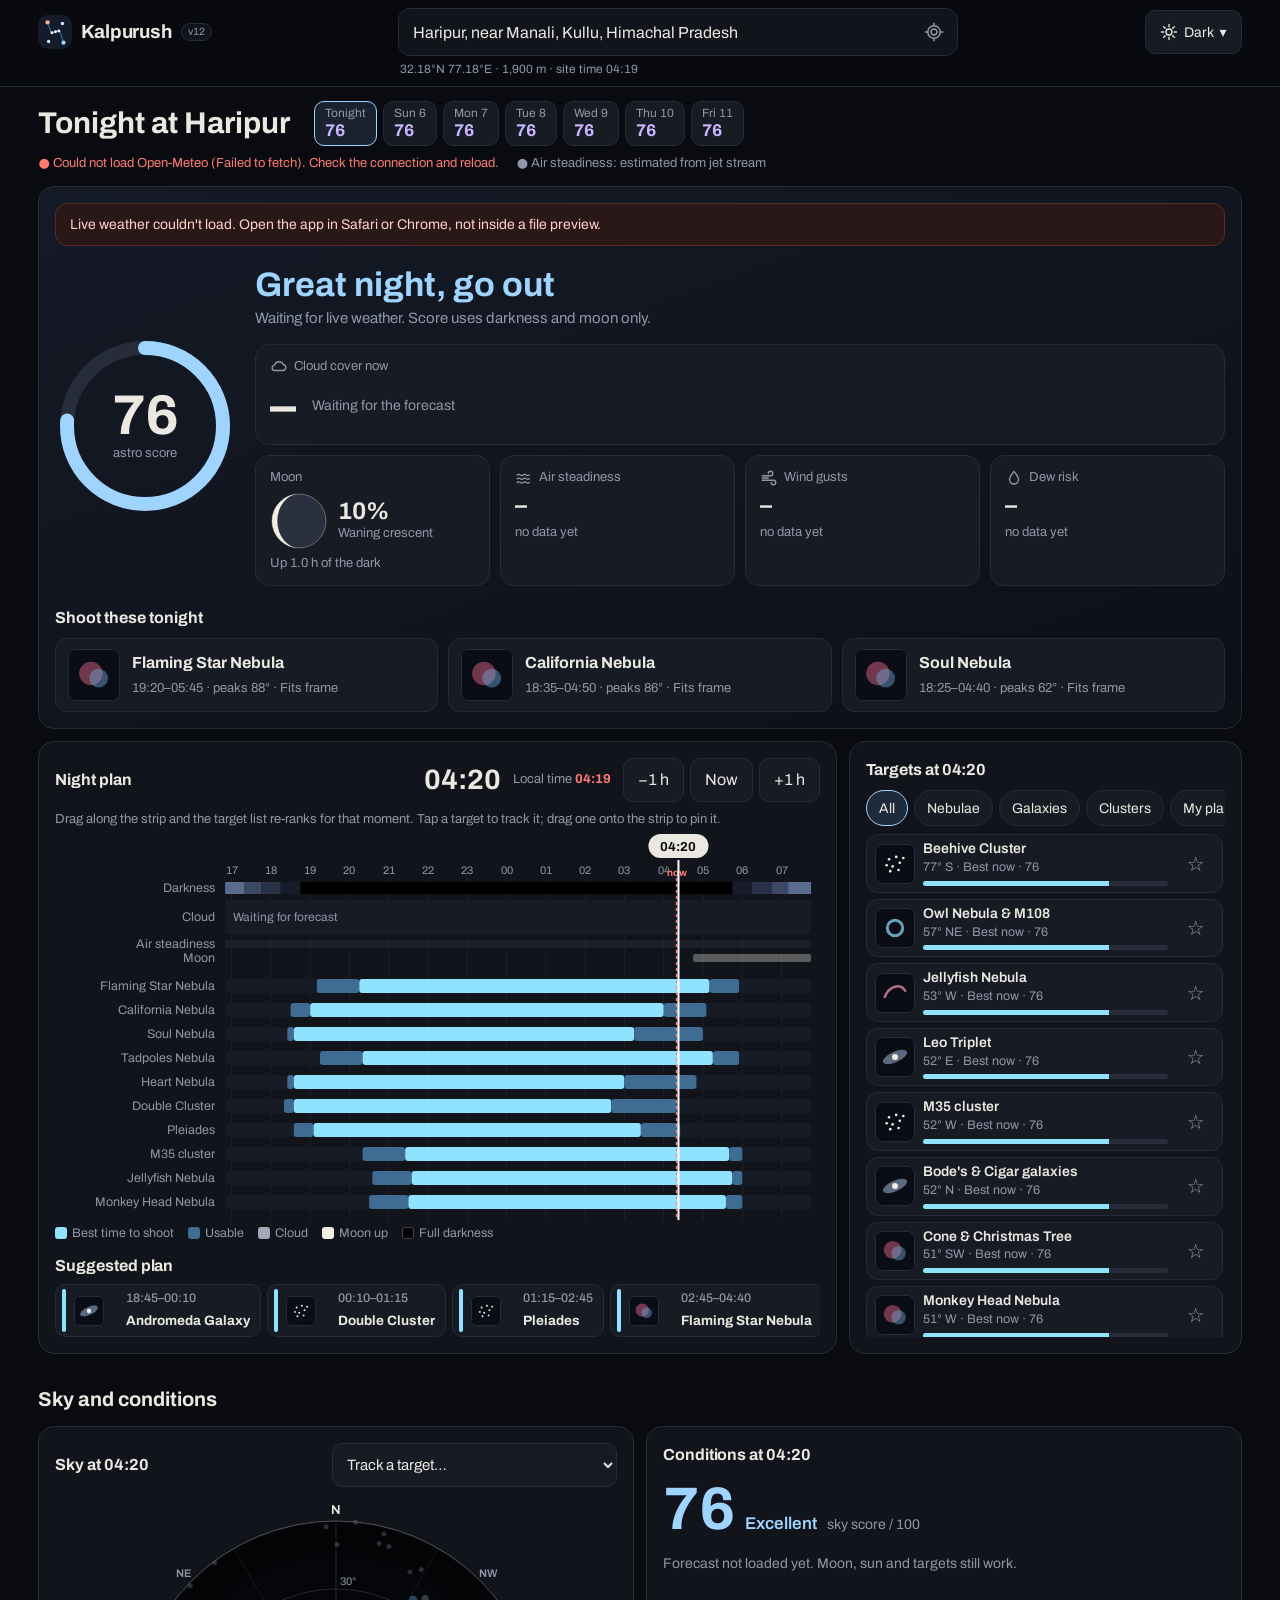
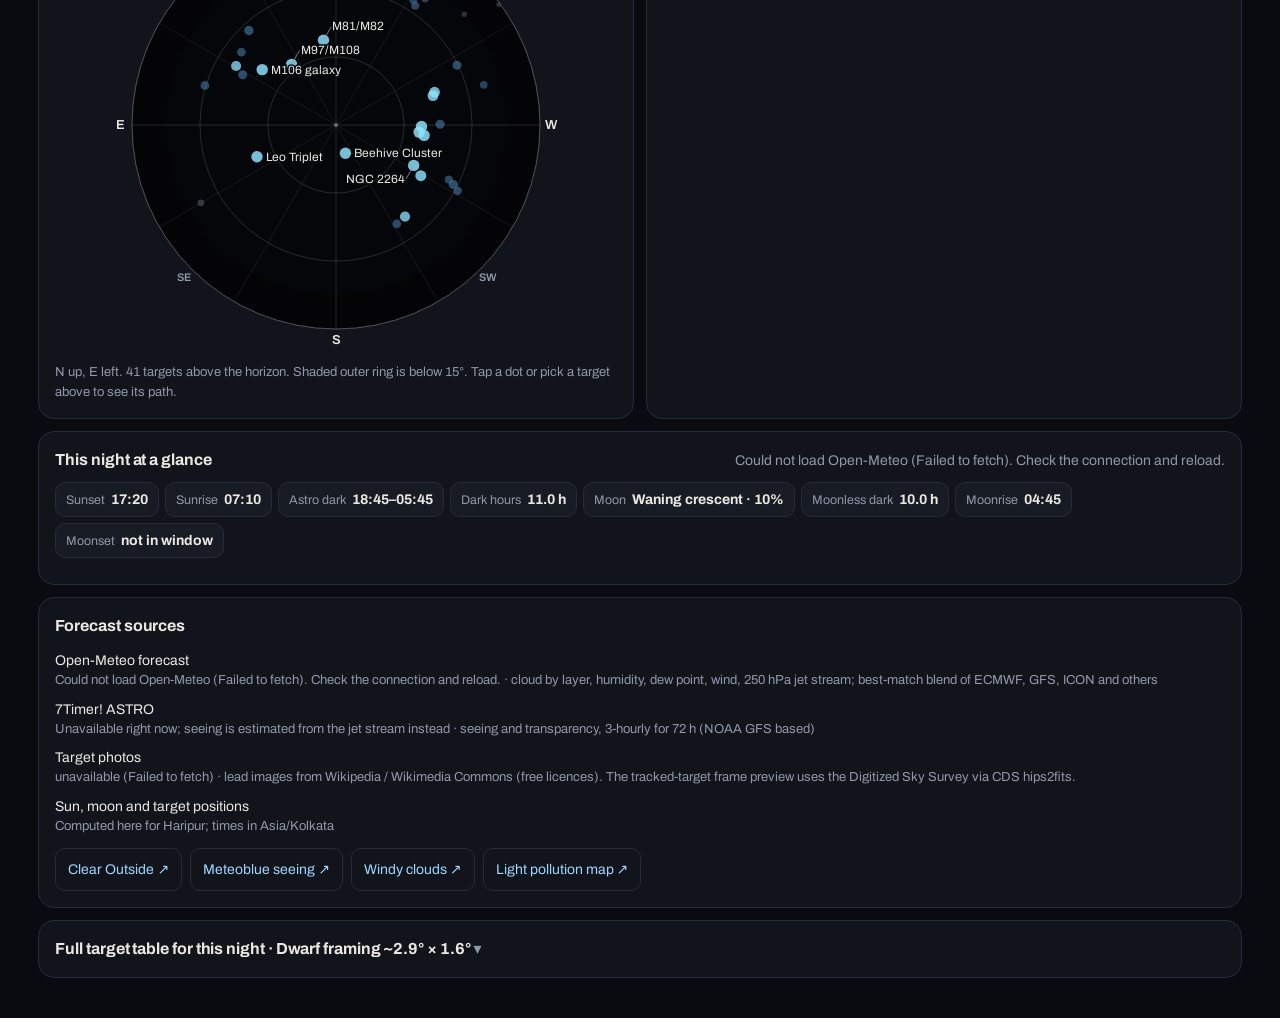
==== commit a4eca5c9: "Kalpurush v12: fixed app bar with name, icon and version; full place name in search; Now uses site l" ====
--- a/dark-sky-planner/index.html
+++ b/dark-sky-planner/index.html
@@ -4,7 +4,7 @@
 <meta charset="utf-8">
 <meta name="viewport" content="width=device-width,initial-scale=1">
 <meta name="theme-color" content="#090b10">
-<title>Dark Sky Planner</title>
+<title>Kalpurush · Dark Sky Planner</title>
 <link rel="preconnect" href="https://fonts.googleapis.com">
 <link href="https://fonts.googleapis.com/css2?family=Archivo:wght@400;500;600;700&display=swap" rel="stylesheet">
 <style>
@@ -17,7 +17,7 @@
 *{box-sizing:border-box;min-width:0}
 body{margin:0;background:var(--bg);color:var(--ink);font:16px/1.5 Archivo,system-ui,sans-serif;font-variant-numeric:tabular-nums;overflow-x:clip}
 html.red body{filter:sepia(1) saturate(7) hue-rotate(-45deg) brightness(.72)}
-.wrap{position:relative}.ver{position:absolute;top:2px;right:max(3vw,12px);font-size:10.5px;line-height:1;padding:3px 6px;border-radius:999px;border:1px solid var(--line);color:var(--mut);background:var(--panel);letter-spacing:.02em;z-index:6}
+.wrap{position:relative}.verold{position:absolute;top:2px;right:max(3vw,12px);font-size:10.5px;line-height:1;padding:3px 6px;border-radius:999px;border:1px solid var(--line);color:var(--mut);background:var(--panel);letter-spacing:.02em;z-index:6}
 .menu{position:relative}.menu>button{display:flex;align-items:center;gap:6px;font-size:14px}
 .mpanel{position:absolute;right:0;top:50px;z-index:7;min-width:220px;background:var(--panel2);border:1px solid var(--line);border-radius:12px;padding:6px;box-shadow:0 12px 30px #0006;display:flex;flex-direction:column;gap:2px}
 .mpanel[hidden]{display:none}.mpanel p{margin:4px 8px 6px;font-size:12px;color:var(--mut)}
@@ -46,8 +46,18 @@
 button{background:var(--panel2);border:1px solid var(--line);border-radius:10px;min-height:44px;padding:0 14px;cursor:pointer}
 button:hover{border-color:#3a4254}
 :focus-visible{outline:2px solid var(--good);outline-offset:2px}
-.wrap{max-width:1320px;margin:0 auto;padding:16px max(3vw,12px) 40px}
-header{display:grid;grid-template-columns:minmax(0,1fr) minmax(0,420px) auto;gap:10px 12px;align-items:center;margin-bottom:14px}
+.wrap{max-width:1320px;margin:0 auto;padding:0 max(3vw,12px) 40px}
+.appbar{position:sticky;top:0;z-index:30;background:color-mix(in srgb,var(--bg) 86%,transparent);-webkit-backdrop-filter:blur(12px);backdrop-filter:blur(12px);border-bottom:1px solid var(--line)}
+.abin{max-width:1320px;margin:0 auto;padding:8px max(3vw,12px);display:grid;grid-template-columns:auto minmax(0,560px) auto;justify-content:space-between;gap:12px;align-items:start}
+.brand{display:flex;align-items:center;gap:9px;color:var(--ink);text-decoration:none;min-height:48px}.logo{width:34px;height:34px;flex:none}
+.bn{font-weight:700;font-size:19px;letter-spacing:-.01em}
+.ver{font-size:10.5px;line-height:1;padding:3px 6px;border-radius:999px;border:1px solid var(--line);color:var(--mut);background:var(--panel);align-self:center}
+.locsub{margin:4px 2px 0;font-size:12px;color:var(--mut);white-space:nowrap;overflow:hidden;text-overflow:ellipsis}
+.menu{padding-top:2px}
+html{scroll-padding-top:96px}
+.topline{display:flex;flex-wrap:wrap;align-items:center;gap:8px 16px;margin:14px 0 12px}
+.topline h1{font-size:clamp(22px,2.6vw,30px);margin:0 8px 0 0}
+.nowc{font-size:13px;color:var(--mut);white-space:nowrap}.nowc b{color:var(--bad)}
 h1{font-size:clamp(26px,3.4vw,40px);line-height:1.05;margin:0;font-weight:700;text-wrap:balance}
 .sub{color:var(--mut);margin:4px 0 0;font-size:14px}
 .search{position:relative}
@@ -189,34 +199,34 @@
 .dark-row td:first-child::after{content:' ●';color:var(--good);font-size:11px}
 .scroll{overflow-x:auto}
 @media(max-width:1100px){.c-tl,.c-live{grid-column:span 12}.c-live{height:520px}.c-half.c-dome,.c-half.c-cond{grid-column:span 12}.c-dome,.c-cond{grid-column:span 6}.c-best{grid-column:span 12}.out{grid-template-columns:repeat(4,minmax(0,1fr))}}
-@media(max-width:760px){header{grid-template-columns:minmax(0,1fr) auto}header>div:first-child{grid-column:1/-1}#themeLbl{display:none}.menu>button{padding:0 12px}.c-dome,.c-cond,.c-ms,.c-src{grid-column:span 12}.out{display:flex;overflow-x:auto;scroll-snap-type:x mandatory}.night{flex:0 0 132px;scroll-snap-align:start}}
+@media(max-width:760px){.abin{grid-template-columns:auto minmax(0,1fr) auto;gap:8px}.bn{display:none}.brand{gap:5px}.brand .ver{font-size:9.5px;padding:2px 4px}#themeLbl{display:none}.menu>button{padding:0 12px}.topline h1{width:100%}.c-dome,.c-cond,.c-ms,.c-src{grid-column:span 12}.out{display:flex;overflow-x:auto;scroll-snap-type:x mandatory}.night{flex:0 0 132px;scroll-snap-align:start}}
 @media(max-width:600px){table{font-size:14px}.stack thead{display:none}.stack tr{display:grid;padding-block:10px;border-bottom:1px solid var(--line)}.stack td{display:flow-root;border:0;padding:3px 0;padding-inline-start:7.5em;text-align:start}.stack td::before{content:attr(data-l);float:inline-start;width:7em;margin-inline-start:-7.5em;color:var(--mut);font-size:13px}.stack td:empty{display:none}.tlh .t{font-size:22px}}
 @media(prefers-reduced-motion:no-preference){.bar i{transition:width .25s}}
 </style>
 <script>new MutationObserver(()=>{for(const c of document.querySelectorAll('.stack td:not([data-l])')){let i=0,p=c;while(p=p.previousElementSibling)i+=p.colSpan;c.dataset.l=c.closest('table').rows[0].cells[i]?.textContent||''}}).observe(document,{childList:true,subtree:true})</script>
 </head>
 <body>
-<div class="wrap">
-<span class="ver" id="ver">v11</span>
-<header>
-  <div><h1 id="title">Tonight</h1><p class="sub" id="sub"></p></div>
+<header class="appbar"><div class="abin">
+  <a href="#" class="brand" id="brand" aria-label="Kalpurush, back to top"><svg class="logo" viewBox="0 0 32 32" aria-hidden="true"><rect width="32" height="32" rx="9" fill="#141b2b"/><path d="M9 7l3.5 9.5L20.5 15 24 26" fill="none" stroke="#3f6c93" stroke-width="1"/><circle cx="9" cy="7" r="2" fill="#ffb08a"/><circle cx="23" cy="8" r="1.6" fill="#cfe6ff"/><circle cx="13.2" cy="16.6" r="1.4" fill="#eaf4ff"/><circle cx="16.4" cy="15.8" r="1.4" fill="#eaf4ff"/><circle cx="19.6" cy="15" r="1.4" fill="#eaf4ff"/><circle cx="10" cy="25" r="1.6" fill="#cfe6ff"/><circle cx="24" cy="26" r="2" fill="#9fd4ff"/></svg><span class="bn">Kalpurush</span><span class="ver" id="ver">v12</span></a>
   <div class="search">
-    <input id="q" type="search" placeholder="Change place: Haripur, Hanle, Spiti…" autocomplete="off" role="combobox" aria-expanded="false" aria-controls="sugg" aria-label="Search location">
+    <input id="q" type="search" placeholder="Search a place: Haripur, Hanle, Spiti…" autocomplete="off" role="combobox" aria-expanded="false" aria-controls="sugg" aria-label="Search location">
     <button id="geo" type="button" class="geo" aria-label="Use my location" title="Use my location"><svg class="ic" viewBox="0 0 24 24" aria-hidden="true"><circle cx="12" cy="12" r="3.5"/><circle cx="12" cy="12" r="7.5"/><path d="M12 1.5v3M12 19.5v3M1.5 12h3M19.5 12h3"/></svg></button>
     <ul id="sugg" role="listbox" hidden></ul>
+    <p class="locsub" id="sub"></p>
   </div>
-  <div class="acts"><div class="menu"><button id="themeBtn" type="button" aria-haspopup="true" aria-expanded="false" aria-controls="themeMenu" aria-label="Display settings"><svg class="ic" viewBox="0 0 24 24" aria-hidden="true"><circle cx="12" cy="12" r="4"/><path d="M12 2v3M12 19v3M2 12h3M19 12h3M4.9 4.9l2.1 2.1M17 17l2.1 2.1M4.9 19.1 7 17M17 7l2.1-2.1"/></svg><span id="themeLbl">Display</span> ▾</button>
+  <div class="menu"><button id="themeBtn" type="button" aria-haspopup="true" aria-expanded="false" aria-controls="themeMenu" aria-label="Display settings"><svg class="ic" viewBox="0 0 24 24" aria-hidden="true"><circle cx="12" cy="12" r="4"/><path d="M12 2v3M12 19v3M2 12h3M19 12h3M4.9 4.9l2.1 2.1M17 17l2.1 2.1M4.9 19.1 7 17M17 7l2.1-2.1"/></svg><span id="themeLbl">Display</span> ▾</button>
     <div class="mpanel" id="themeMenu" role="menu" hidden><p>Theme</p>
-      <button type="button" role="menuitemradio" data-theme-set="system">System</button><button type="button" role="menuitemradio" data-theme-set="dark">Dark</button><button type="button" role="menuitemradio" data-theme-set="light">Light</button><button type="button" role="menuitemradio" data-theme-set="red">Red astro (night vision)</button></div></div></div>
-  <div class="hdr2"><div class="nights" id="outlook" aria-label="Next 7 nights"></div><p class="status" id="status"></p></div>
-</header>
+      <button type="button" role="menuitemradio" data-theme-set="system">System</button><button type="button" role="menuitemradio" data-theme-set="dark">Dark</button><button type="button" role="menuitemradio" data-theme-set="light">Light</button><button type="button" role="menuitemradio" data-theme-set="red">Red astro (night vision)</button></div></div>
+</div></header>
+<div class="wrap" id="top">
+<div class="topline"><h1 id="title">Tonight</h1><div class="nights" id="outlook" aria-label="Next 7 nights"></div><p class="status" id="status"></p></div>
 
 <main class="grid">
   <section class="box hero" id="hero"></section>
 
   <section class="box c-tl">
     <div class="tlh"><h2>Night plan</h2><span class="t" id="tlT"></span>
-      <div class="tbtn"><button type="button" data-jump="-12" aria-label="Back one hour">−1 h</button><button id="now" type="button">Now</button><button type="button" data-jump="12" aria-label="Forward one hour">+1 h</button></div></div>
+      <span class="nowc" id="nowChip"></span><div class="tbtn"><button type="button" data-jump="-12" aria-label="Back one hour">−1 h</button><button id="now" type="button">Now</button><button type="button" data-jump="12" aria-label="Forward one hour">+1 h</button></div></div>
     <p class="hint" id="nowNote">Drag along the strip and the target list re-ranks for that moment. Tap a target to track it; drag one onto the strip to pin it.</p>
     <div id="tlwrap" tabindex="0" aria-label="Night timeline. Use left and right arrow keys to move in time."><svg id="tl"></svg></div>
     <p class="legend"><span><i style="background:#8fe3ff"></i>Best time to shoot</span><span><i style="background:#3f6c93"></i>Usable</span><span><i style="background:var(--cloud)"></i>Cloud</span><span><i style="background:var(--moon)"></i>Moon up</span><span><i style="background:#000;border:1px solid #444"></i>Full darkness</span></p>
@@ -304,7 +314,11 @@
 const tzOff=ms=>{const p=parts(ms);return Date.UTC(p.y,p.m-1,p.d,p.h,p.mi,p.s)-Math.floor(ms/1000)*1000};
 const fmtT=ms=>{const p=parts(ms);return String(p.h).padStart(2,'0')+':'+String(p.mi).padStart(2,'0')};
 const fmtD=(ms,o={weekday:'short',day:'numeric',month:'short'})=>{try{return new Intl.DateTimeFormat('en-GB',{timeZone:loc.tz,...o}).format(ms)}catch(e){return new Date(ms).toDateString()}};
-function nightNoon(i){const now=Date.now(),p=parts(now),back=p.h<9?1:0;const g=Date.UTC(p.y,p.m-1,p.d-back+i,12);return g-tzOff(g)}
+let NB={k:'',v:0};
+function baseNoon(){const now=Date.now(),k=loc.tz+'|'+loc.lat+'|'+Math.floor(now/(5*MIN));if(NB.k===k)return NB.v;const p=parts(now);
+  let g=Date.UTC(p.y,p.m-1,p.d-1,12);g-=tzOff(g);const c=crossings(g,10*MIN),end=(c.rise??g+19*HR)+30*MIN;
+  const v=now<=end?g:(()=>{const h=Date.UTC(p.y,p.m-1,p.d,12);return h-tzOff(h)})();NB={k,v};return v}
+function nightNoon(i){return baseNoon()+i*864e5}
 
 /* ---------- Weather lookup ---------- */
 const F=['cc','lo','mi','hi','rh','dp','tp','ws','wg','pp','vis','jet'];
@@ -367,8 +381,10 @@
   return {i,...b,tg}}
 
 /* ---------- Render: header & outlook ---------- */
-function renderHead(){$('#title').textContent=(nightI===0?'Tonight':fmtD(N.noon,{weekday:'long',day:'numeric',month:'short'}))+' from '+loc.name;
-  $('#sub').textContent=[loc.sub,`${Math.abs(loc.lat).toFixed(2)}°${loc.lat>=0?'N':'S'} ${Math.abs(loc.lon).toFixed(2)}°${loc.lon>=0?'E':'W'}`,loc.elev!=null?Math.round(loc.elev).toLocaleString('en-IN')+' m':'','site time '+fmtT(Date.now())].filter(Boolean).join(' · ')}
+const fullName=()=>[loc.name,loc.sub].filter(Boolean).join(', ');
+function renderHead(){$('#title').textContent=(nightI===0?'Tonight':fmtD(N.noon,{weekday:'long',day:'numeric',month:'short'}))+' at '+loc.name;
+  if(document.activeElement!==q)q.value=fullName();
+  $('#sub').textContent=[`${Math.abs(loc.lat).toFixed(2)}°${loc.lat>=0?'N':'S'} ${Math.abs(loc.lon).toFixed(2)}°${loc.lon>=0?'E':'W'}`,loc.elev!=null?Math.round(loc.elev).toLocaleString('en-IN')+' m':'','site time '+fmtT(Date.now())].filter(Boolean).join(' · ')}
 function renderOutlook(){let h='';for(let i=0;i<7;i++){const n=nightSteps(i,15*MIN),s=nightScore(n);
   h+=`<button class="nt" type="button" data-i="${i}" aria-pressed="${i===nightI}" title="${s.cc==null?'no forecast':Math.round(s.cc)+'% cloud'} · moon ${Math.round((s.illum??0)*100)}%${s.held&&s.held[0]?' · limited by '+s.held[0]:''}"><span>${i===0?'Tonight':esc(fmtD(n.noon,{weekday:'short',day:'numeric'}))}</span><b class="${s.hasWx?s.cls:'maybe'}">${s.score}</b></button>`}
   $('#outlook').innerHTML=h}
@@ -475,6 +491,7 @@
     g+=lab(y+14,(fav.has(o.id)?'★ ':'')+(nm.length>(sm?13:24)?nm.slice(0,sm?12:23)+'…':nm),on||fav.has(o.id),dim);
     g+=`<rect x="${G}" y="${y+3}" width="${PW}" height="14" rx="3" fill="#161b25"/>`;
     for(const [a,b,l] of runs(o.sc.map(LV)))if(l)g+=`<rect x="${X(a)}" y="${y+3}" width="${((b-a)*cw).toFixed(1)}" height="14" rx="3" fill="${LVC[l]}" fill-opacity="${dim?.35:1}"/>`});
+  {const now=Date.now();if(now>=N.t0&&now<=N.t1){const x=(G+(now-N.t0)/STEP*cw).toFixed(1);g+=`<line x1="${x}" x2="${x}" y1="${yD-4}" y2="${H}" stroke="#ff7b72" stroke-width="1.5" stroke-dasharray="3 3"/><text x="${x}" y="${yD-6}" fill="#ff7b72" font-size="10" text-anchor="middle" font-weight="700">now</text>`}}
   g+=`<g id="cur"><line x1="0" x2="0" y1="30" y2="${H}" stroke="#fff" stroke-width="2"/><rect x="-30" y="4" width="60" height="24" rx="12" fill="#ebe8e1"/><text id="curT" x="0" y="21" fill="#090b10" font-size="13" font-weight="700" text-anchor="middle"></text></g>`;
   s.innerHTML=g;moveCursor()}
 function moveCursor(){const c=$('#cur');if(!c||!N)return;let x=G+(idx+.5)*PW/N.steps.length;c.setAttribute('transform',`translate(${x.toFixed(1)} 0)`);
@@ -548,7 +565,7 @@
 function setIdx(i){idx=clamp(Math.round(i),0,N.steps.length-1);moveCursor();safe(updateLive,'targets');drawDome();renderCond();renderBest();markHH()}
 function defaultIdx(){const now=Date.now();if(now>=N.t0&&now<=N.t1)return (now-N.t0)/STEP;const t=N.d0?N.d0+HR:N.t0+3*HR;return (t-N.t0)/STEP}
 function rebuild(keepT){const keep=keepT&&N?N.steps[idx].t-N.noon:null;N=buildNight(nightI);if(selId&&!N.tg.some(o=>o.id===selId))selId=null;
-  for(const [f,n] of [[renderHead,'header'],[renderHero,'score'],[renderOutlook,'outlook'],[renderMS,'sun/moon'],[renderSrc,'sources'],[renderCat,'targets'],[buildLive,'live'],[renderHH,'hourly'],[drawTL,'timeline'],[renderPlan,'plan'],[renderTrack,'track']])safe(f,n);
+  for(const [f,n] of [[renderHead,'header'],[renderHero,'score'],[renderOutlook,'outlook'],[renderMS,'sun/moon'],[renderSrc,'sources'],[renderCat,'targets'],[buildLive,'live'],[renderHH,'hourly'],[drawTL,'timeline'],[renderPlan,'plan'],[renderTrack,'track'],[renderNowChip,'now']])safe(f,n);
   safe(()=>setIdx(keep!=null?(N.noon+keep-N.t0)/STEP:defaultIdx()),'time');renderStatus()}
 function renderStatus(){const ok=wx&&wx.length,sv7=sv&&sv.length,busy=wxInfo==='loading…';
   document.body.classList.toggle('busy',busy);
@@ -567,14 +584,17 @@
       sv=j.dataseries.map(d=>({t:init+d.timepoint*HR,see:d.seeing,tr:d.transparency,cc7:d.cloudcover})).filter(d=>d.see>0);svInfo='Model run '+fmtD(init,{day:'numeric',month:'short',hour:'2-digit',minute:'2-digit',timeZone:'UTC'})+' UTC';return}catch(e){}}
     if(tok!==wtok)return;svInfo='Unavailable right now; seeing is estimated from the jet stream instead'})();
   p1.then(()=>{if(tok===wtok)safe(()=>rebuild(true),'redraw')});renderStatus();p2.then(()=>{if(tok===wtok)safe(()=>rebuild(true),'redraw')});renderStatus()}
-function setLoc(l){loc=l;store.set('loc',loc);nightI=0;wx=null;sv=null;wxInfo='loading…';svInfo='loading…';q.value=loc.name;safe(()=>rebuild(false),'start');loadWeather();window.scrollTo({top:0,behavior:'smooth'})}
+function setLoc(l){loc=l;store.set('loc',loc);nightI=0;wx=null;sv=null;wxInfo='loading…';svInfo='loading…';q.value=fullName();safe(()=>rebuild(false),'start');loadWeather();window.scrollTo({top:0,behavior:'smooth'})}
 
 /* ---------- Events ---------- */
 $('#more').addEventListener('click',()=>{showAll=!showAll;renderCat()});
 function goNow(){const now=Date.now();if(nightI!==0){nightI=0;rebuild(false)}
-  if(now>=N.t0&&now<=N.t1){setIdx((now-N.t0)/STEP);$('#nowNote').textContent=`Now at ${loc.name}: ${fmtT(now)} local time.`}
-  else{setIdx(((N.d0??N.t0+HR)-N.t0)/STEP);$('#nowNote').textContent=`It's ${fmtT(now)} at ${loc.name}, so it's still daytime there. Showing tonight from full darkness.`}}
+  if(now>=N.t0&&now<=N.t1){setIdx((now-N.t0)/STEP);$('#nowNote').textContent=`Showing now: ${fmtT(now)} at ${loc.name} (${loc.tz}).`}
+  else{setIdx(0);$('#nowNote').textContent=`It's ${fmtT(now)} at ${loc.name} (${loc.tz}): daytime. Tonight's strip starts at ${fmtT(N.t0)}, sunset ${N.set?fmtT(N.set):'–'}, full darkness ${N.d0?fmtT(N.d0):'–'}.`}
+  renderNowChip()}
+function renderNowChip(){const now=Date.now(),inN=N&&now>=N.t0&&now<=N.t1;$('#nowChip').innerHTML=`Local time <b>${fmtT(now)}</b>${inN?'':' · daytime'}`}
 $('#now').addEventListener('click',goNow);
+$('#brand').addEventListener('click',e=>{e.preventDefault();window.scrollTo({top:0,behavior:matchMedia('(prefers-reduced-motion: reduce)').matches?'auto':'smooth'})});
 document.querySelectorAll('[data-jump]').forEach(b=>b.addEventListener('click',()=>setIdx(idx+ +b.dataset.jump)));
 const tw=$('#tlwrap');let drag=false,pend=false,downX=0,downY=0,downIn=false;
 const tlX=e=>{const r=tw.getBoundingClientRect();setIdx((e.clientX-r.left-G)/PW*N.steps.length-.5)};
@@ -599,7 +619,7 @@
   const b=e.target.closest('[data-fav]');if(b){const id=b.dataset.fav;fav.has(id)?fav.delete(id):fav.add(id);store.set('fav',[...fav]);renderCat();renderBest();drawTL();drawDome();renderPlan();updateLive();return}
   const f=e.target.closest('[data-f]');if(f){filt=f.dataset.f;renderCat();updateLive();return}
   const lv=e.target.closest('#live li[data-id]');if(lv){selectT(selId===lv.dataset.id?null:lv.dataset.id);return}
-  if(!e.target.closest('.search')&&!ul.hidden){closeS();q.value=loc.name}});
+  if(!e.target.closest('.search')&&!ul.hidden){closeS();q.value=fullName()}});
 /* Theme: system / dark / light / red. Red is dark plus a night-vision filter. */
 const mq=matchMedia('(prefers-color-scheme: light)');
 let theme=store.get('theme',store.get('red',false)?'red':'dark');
@@ -646,14 +666,14 @@
     const key=r=>r.name.toLowerCase()+'|'+(r.admin1||'')+'|'+(r.country||''),seen=new Set(res.map(key));
     res=[...res,...remote.filter(r=>!seen.has(key(r))&&seen.add(key(r)))].slice(0,10);sel=res.length?0:-1;showS();
     if(got.every(g=>g.status==='rejected'))ul.insertAdjacentHTML('beforeend','<li class="msg">Online search is unavailable. Pick a listed spot or type coordinates like 32.18, 77.18.</li>')},300)});
-q.addEventListener('keydown',e=>{if(e.key==='Escape'){closeS();q.value=loc.name;q.blur();return}if(ul.hidden)return;if(e.key==='ArrowDown'){sel=Math.min(res.length-1,sel+1);showS();e.preventDefault()}else if(e.key==='ArrowUp'){sel=Math.max(0,sel-1);showS();e.preventDefault()}else if(e.key==='Enter'&&res[sel]){pick(res[sel]);e.preventDefault()}});
-q.addEventListener('blur',()=>setTimeout(()=>{if(document.activeElement!==q&&ul.hidden)q.value=loc.name},150));
+q.addEventListener('keydown',e=>{if(e.key==='Escape'){closeS();q.value=fullName();q.blur();return}if(ul.hidden)return;if(e.key==='ArrowDown'){sel=Math.min(res.length-1,sel+1);showS();e.preventDefault()}else if(e.key==='ArrowUp'){sel=Math.max(0,sel-1);showS();e.preventDefault()}else if(e.key==='Enter'&&res[sel]){pick(res[sel]);e.preventDefault()}});
+q.addEventListener('blur',()=>setTimeout(()=>{if(document.activeElement!==q&&ul.hidden)q.value=fullName()},150));
 ul.addEventListener('pointerdown',e=>e.preventDefault());
 ul.addEventListener('click',e=>{const li=e.target.closest('[data-k]');if(li)pick(res[+li.dataset.k])});
 
-q.value=loc.name;safe(()=>rebuild(false),'start');loadWeather();loadImages();
+q.value=fullName();safe(()=>rebuild(false),'start');loadWeather();loadImages();
 setInterval(()=>{if(nightI===0&&!drag&&document.visibilityState==='visible')renderOutlook()},10*60e3);
-setInterval(()=>safe(renderHead,'header'),30e3);
+setInterval(()=>{safe(renderHead,'header');safe(renderNowChip,'now')},30e3);
 }
 </script>
 </body>
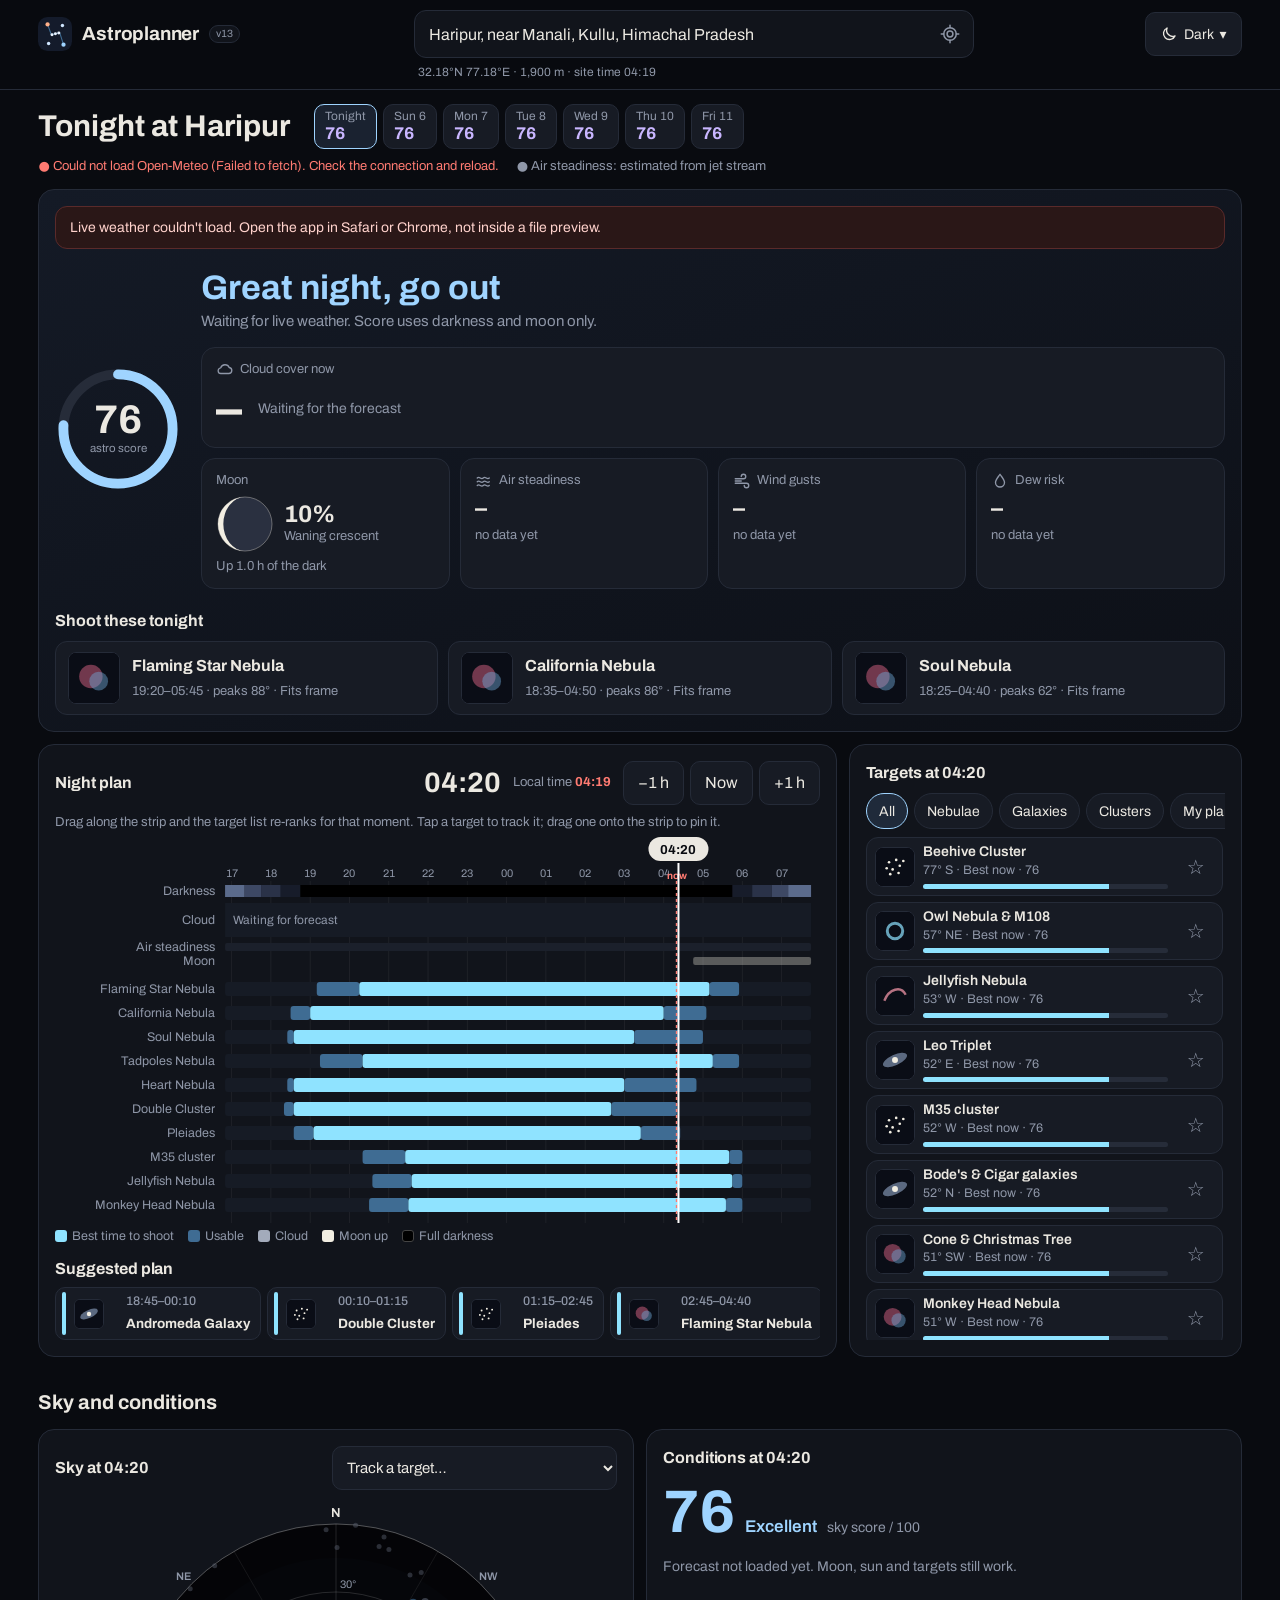
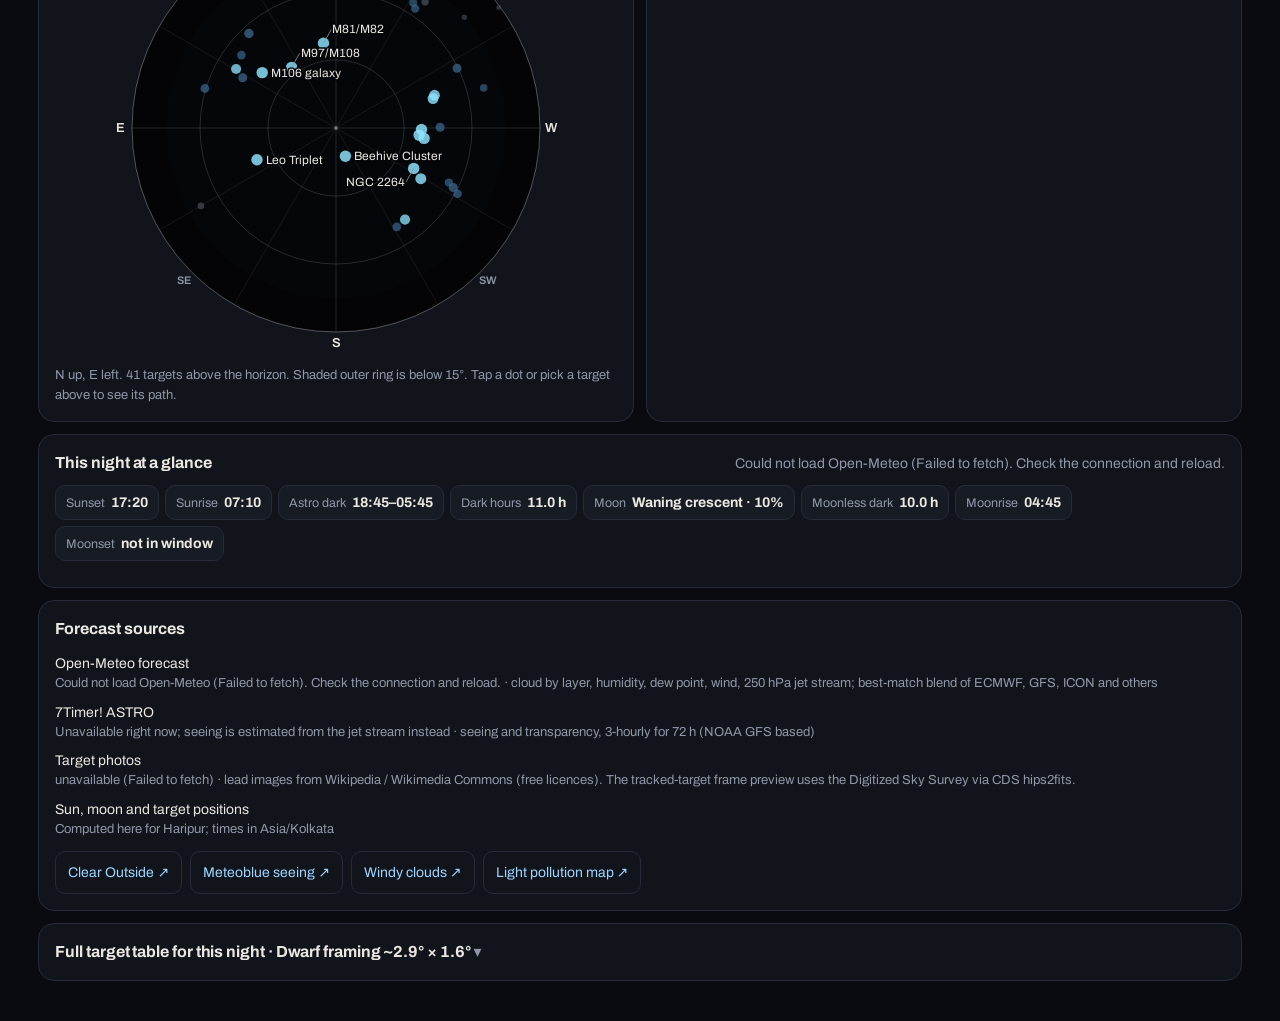
==== commit a787d49d: "Astroplanner v13: renamed, roomier header, smaller score ring, theme icons, dark by default Co-Autho" ====
--- a/dark-sky-planner/index.html
+++ b/dark-sky-planner/index.html
@@ -4,7 +4,7 @@
 <meta charset="utf-8">
 <meta name="viewport" content="width=device-width,initial-scale=1">
 <meta name="theme-color" content="#090b10">
-<title>Kalpurush · Dark Sky Planner</title>
+<title>Astroplanner</title>
 <link rel="preconnect" href="https://fonts.googleapis.com">
 <link href="https://fonts.googleapis.com/css2?family=Archivo:wght@400;500;600;700&display=swap" rel="stylesheet">
 <style>
@@ -19,10 +19,10 @@
 html.red body{filter:sepia(1) saturate(7) hue-rotate(-45deg) brightness(.72)}
 .wrap{position:relative}.verold{position:absolute;top:2px;right:max(3vw,12px);font-size:10.5px;line-height:1;padding:3px 6px;border-radius:999px;border:1px solid var(--line);color:var(--mut);background:var(--panel);letter-spacing:.02em;z-index:6}
 .menu{position:relative}.menu>button{display:flex;align-items:center;gap:6px;font-size:14px}
-.mpanel{position:absolute;right:0;top:50px;z-index:7;min-width:220px;background:var(--panel2);border:1px solid var(--line);border-radius:12px;padding:6px;box-shadow:0 12px 30px #0006;display:flex;flex-direction:column;gap:2px}
+.mpanel{position:absolute;right:0;top:50px;z-index:7;min-width:260px;background:var(--panel2);border:1px solid var(--line);border-radius:12px;padding:6px;box-shadow:0 12px 30px #0006;display:flex;flex-direction:column;gap:2px}
 .mpanel[hidden]{display:none}.mpanel p{margin:4px 8px 6px;font-size:12px;color:var(--mut)}
-.mpanel button{border:0;background:none;text-align:left;min-height:40px;border-radius:8px;font-size:14px}.mpanel button:hover{background:var(--hov)}
-.mpanel button[aria-checked=true]{background:var(--sel);color:var(--good);font-weight:600}.mpanel button[aria-checked=true]::after{content:' ✓'}
+.mpanel button{display:flex;align-items:center;gap:10px;border:0;background:none;text-align:left;min-height:40px;border-radius:8px;font-size:14px}.mpanel button:hover{background:var(--hov)}
+.mpanel button[aria-checked=true]{background:var(--sel);color:var(--good);font-weight:600}.mpanel button[aria-checked=true]::after{content:'✓';margin-left:auto}[data-theme-set=red] .ic{color:#ff6b5e}
 /* Light theme: page and panels go light; the sky dome stays a dark window */
 :root[data-theme=light]{color-scheme:light;--bg:#f3f4f7;--panel:#ffffff;--panel2:#f6f7fa;--line:#dde1e8;--ink:#141821;--mut:#5c6576;--good:#1769a6;--mid:#6a4dc4;--bad:#c2362f;--moon:#c9a23a;--cloud:#8a93a5;--hov:#eceff4;--sel:#e3eefa}
 :root{--hov:#232a38;--sel:#1a2230}
@@ -48,11 +48,11 @@
 :focus-visible{outline:2px solid var(--good);outline-offset:2px}
 .wrap{max-width:1320px;margin:0 auto;padding:0 max(3vw,12px) 40px}
 .appbar{position:sticky;top:0;z-index:30;background:color-mix(in srgb,var(--bg) 86%,transparent);-webkit-backdrop-filter:blur(12px);backdrop-filter:blur(12px);border-bottom:1px solid var(--line)}
-.abin{max-width:1320px;margin:0 auto;padding:8px max(3vw,12px);display:grid;grid-template-columns:auto minmax(0,560px) auto;justify-content:space-between;gap:12px;align-items:start}
-.brand{display:flex;align-items:center;gap:9px;color:var(--ink);text-decoration:none;min-height:48px}.logo{width:34px;height:34px;flex:none}
+.abin{max-width:1320px;margin:0 auto;padding:10px max(3vw,14px) 8px;display:grid;grid-template-columns:auto minmax(0,560px) auto;justify-content:space-between;gap:24px;align-items:start}
+.brand{display:flex;align-items:center;gap:10px;padding-right:4px;color:var(--ink);text-decoration:none;min-height:48px}.logo{width:34px;height:34px;flex:none}
 .bn{font-weight:700;font-size:19px;letter-spacing:-.01em}
 .ver{font-size:10.5px;line-height:1;padding:3px 6px;border-radius:999px;border:1px solid var(--line);color:var(--mut);background:var(--panel);align-self:center}
-.locsub{margin:4px 2px 0;font-size:12px;color:var(--mut);white-space:nowrap;overflow:hidden;text-overflow:ellipsis}
+.locsub{margin:5px 4px 0;font-size:12px;color:var(--mut);white-space:nowrap;overflow:hidden;text-overflow:ellipsis}
 .menu{padding-top:2px}
 html{scroll-padding-top:96px}
 .topline{display:flex;flex-wrap:wrap;align-items:center;gap:8px 16px;margin:14px 0 12px}
@@ -79,9 +79,9 @@
 .night small{color:var(--mut);font-size:13px}
 .go{color:var(--good)}.maybe{color:var(--mid)}.poor{color:var(--bad)}
 .hero{display:grid;grid-template-columns:auto minmax(0,1fr);gap:20px;align-items:center;background:linear-gradient(160deg,#141a26,#0d1017)}
-.gauge{position:relative;width:180px;height:180px}.gauge svg{width:100%;height:100%;transform:rotate(-90deg)}
+.gauge{position:relative;width:126px;height:126px}.gauge svg{width:100%;height:100%;transform:rotate(-90deg)}
 .gauge .n{position:absolute;inset:0;display:flex;flex-direction:column;align-items:center;justify-content:center}
-.gauge .n b{font-size:56px;line-height:1;font-weight:700}.gauge .n span{color:var(--mut);font-size:13px}
+.gauge .n b{font-size:40px;line-height:1;font-weight:700}.gauge .n span{color:var(--mut);font-size:11.5px}
 .verdict{font-size:clamp(24px,3vw,34px);font-weight:700;line-height:1.1;margin:0 0 4px}
 .why{color:var(--mut);margin:0 0 14px;font-size:15px}
 .tiles{display:grid;grid-template-columns:repeat(4,minmax(0,1fr));gap:10px}
@@ -104,7 +104,7 @@
 .sect{grid-column:1/-1;font-size:20px;margin:18px 0 0;font-weight:700;color:var(--ink)}
 .night .v{font-size:26px}
 @media(max-width:820px){.tiles{grid-template-columns:repeat(2,minmax(0,1fr))}}
-@media(max-width:600px){.hero{grid-template-columns:minmax(0,1fr);justify-items:stretch}.gauge{margin:0 auto;width:160px;height:160px}.tiles{grid-template-columns:repeat(2,minmax(0,1fr))}.verdict,.why{text-align:center}.tiles .cloudT b.big{font-size:44px}}
+@media(max-width:600px){.hero{grid-template-columns:minmax(0,1fr);justify-items:stretch}.gauge{margin:0 auto;width:112px;height:112px}.tiles{grid-template-columns:repeat(2,minmax(0,1fr))}.verdict,.why{text-align:center}.tiles .cloudT b.big{font-size:44px}}
 .hdr2{grid-column:1/-1;display:flex;flex-wrap:wrap;align-items:center;gap:8px 18px}
 .nights{display:flex;gap:6px;overflow-x:auto;scrollbar-width:none;max-width:100%}
 .nt{min-height:44px;padding:5px 10px;display:flex;flex-direction:column;align-items:flex-start;justify-content:center;line-height:1.15;border-radius:10px;flex:none}
@@ -199,7 +199,7 @@
 .dark-row td:first-child::after{content:' ●';color:var(--good);font-size:11px}
 .scroll{overflow-x:auto}
 @media(max-width:1100px){.c-tl,.c-live{grid-column:span 12}.c-live{height:520px}.c-half.c-dome,.c-half.c-cond{grid-column:span 12}.c-dome,.c-cond{grid-column:span 6}.c-best{grid-column:span 12}.out{grid-template-columns:repeat(4,minmax(0,1fr))}}
-@media(max-width:760px){.abin{grid-template-columns:auto minmax(0,1fr) auto;gap:8px}.bn{display:none}.brand{gap:5px}.brand .ver{font-size:9.5px;padding:2px 4px}#themeLbl{display:none}.menu>button{padding:0 12px}.topline h1{width:100%}.c-dome,.c-cond,.c-ms,.c-src{grid-column:span 12}.out{display:flex;overflow-x:auto;scroll-snap-type:x mandatory}.night{flex:0 0 132px;scroll-snap-align:start}}
+@media(max-width:760px){.abin{grid-template-columns:auto minmax(0,1fr) auto;gap:10px;padding:8px 12px 6px}.bn{display:none}.brand{gap:5px}.brand .ver{font-size:9.5px;padding:2px 4px}#themeLbl{display:none}.menu>button{padding:0 12px}.topline h1{width:100%}.c-dome,.c-cond,.c-ms,.c-src{grid-column:span 12}.out{display:flex;overflow-x:auto;scroll-snap-type:x mandatory}.night{flex:0 0 132px;scroll-snap-align:start}}
 @media(max-width:600px){table{font-size:14px}.stack thead{display:none}.stack tr{display:grid;padding-block:10px;border-bottom:1px solid var(--line)}.stack td{display:flow-root;border:0;padding:3px 0;padding-inline-start:7.5em;text-align:start}.stack td::before{content:attr(data-l);float:inline-start;width:7em;margin-inline-start:-7.5em;color:var(--mut);font-size:13px}.stack td:empty{display:none}.tlh .t{font-size:22px}}
 @media(prefers-reduced-motion:no-preference){.bar i{transition:width .25s}}
 </style>
@@ -207,16 +207,16 @@
 </head>
 <body>
 <header class="appbar"><div class="abin">
-  <a href="#" class="brand" id="brand" aria-label="Kalpurush, back to top"><svg class="logo" viewBox="0 0 32 32" aria-hidden="true"><rect width="32" height="32" rx="9" fill="#141b2b"/><path d="M9 7l3.5 9.5L20.5 15 24 26" fill="none" stroke="#3f6c93" stroke-width="1"/><circle cx="9" cy="7" r="2" fill="#ffb08a"/><circle cx="23" cy="8" r="1.6" fill="#cfe6ff"/><circle cx="13.2" cy="16.6" r="1.4" fill="#eaf4ff"/><circle cx="16.4" cy="15.8" r="1.4" fill="#eaf4ff"/><circle cx="19.6" cy="15" r="1.4" fill="#eaf4ff"/><circle cx="10" cy="25" r="1.6" fill="#cfe6ff"/><circle cx="24" cy="26" r="2" fill="#9fd4ff"/></svg><span class="bn">Kalpurush</span><span class="ver" id="ver">v12</span></a>
+  <a href="#" class="brand" id="brand" aria-label="Astroplanner, back to top"><svg class="logo" viewBox="0 0 32 32" aria-hidden="true"><rect width="32" height="32" rx="9" fill="#141b2b"/><path d="M9 7l3.5 9.5L20.5 15 24 26" fill="none" stroke="#3f6c93" stroke-width="1"/><circle cx="9" cy="7" r="2" fill="#ffb08a"/><circle cx="23" cy="8" r="1.6" fill="#cfe6ff"/><circle cx="13.2" cy="16.6" r="1.4" fill="#eaf4ff"/><circle cx="16.4" cy="15.8" r="1.4" fill="#eaf4ff"/><circle cx="19.6" cy="15" r="1.4" fill="#eaf4ff"/><circle cx="10" cy="25" r="1.6" fill="#cfe6ff"/><circle cx="24" cy="26" r="2" fill="#9fd4ff"/></svg><span class="bn">Astroplanner</span><span class="ver" id="ver">v13</span></a>
   <div class="search">
     <input id="q" type="search" placeholder="Search a place: Haripur, Hanle, Spiti…" autocomplete="off" role="combobox" aria-expanded="false" aria-controls="sugg" aria-label="Search location">
     <button id="geo" type="button" class="geo" aria-label="Use my location" title="Use my location"><svg class="ic" viewBox="0 0 24 24" aria-hidden="true"><circle cx="12" cy="12" r="3.5"/><circle cx="12" cy="12" r="7.5"/><path d="M12 1.5v3M12 19.5v3M1.5 12h3M19.5 12h3"/></svg></button>
     <ul id="sugg" role="listbox" hidden></ul>
     <p class="locsub" id="sub"></p>
   </div>
-  <div class="menu"><button id="themeBtn" type="button" aria-haspopup="true" aria-expanded="false" aria-controls="themeMenu" aria-label="Display settings"><svg class="ic" viewBox="0 0 24 24" aria-hidden="true"><circle cx="12" cy="12" r="4"/><path d="M12 2v3M12 19v3M2 12h3M19 12h3M4.9 4.9l2.1 2.1M17 17l2.1 2.1M4.9 19.1 7 17M17 7l2.1-2.1"/></svg><span id="themeLbl">Display</span> ▾</button>
+  <div class="menu"><button id="themeBtn" type="button" aria-haspopup="true" aria-expanded="false" aria-controls="themeMenu" aria-label="Theme"><svg class="ic" id="themeIc" viewBox="0 0 24 24" aria-hidden="true"></svg><span id="themeLbl">Dark</span> ▾</button>
     <div class="mpanel" id="themeMenu" role="menu" hidden><p>Theme</p>
-      <button type="button" role="menuitemradio" data-theme-set="system">System</button><button type="button" role="menuitemradio" data-theme-set="dark">Dark</button><button type="button" role="menuitemradio" data-theme-set="light">Light</button><button type="button" role="menuitemradio" data-theme-set="red">Red astro (night vision)</button></div></div>
+      <button type="button" role="menuitemradio" data-theme-set="system"><svg class="ic" viewBox="0 0 24 24" aria-hidden="true"><rect x="3" y="4" width="18" height="12" rx="2"/><path d="M8 20h8M12 16v4"/></svg>System</button><button type="button" role="menuitemradio" data-theme-set="dark"><svg class="ic" viewBox="0 0 24 24" aria-hidden="true"><path d="M20 14.5A8 8 0 0 1 9.5 4a8 8 0 1 0 10.5 10.5z"/></svg>Dark</button><button type="button" role="menuitemradio" data-theme-set="light"><svg class="ic" viewBox="0 0 24 24" aria-hidden="true"><circle cx="12" cy="12" r="4"/><path d="M12 2v3M12 19v3M2 12h3M19 12h3M4.9 4.9l2.1 2.1M17 17l2.1 2.1M4.9 19.1 7 17M17 7l2.1-2.1"/></svg>Light</button><button type="button" role="menuitemradio" data-theme-set="red"><svg class="ic" viewBox="0 0 24 24" aria-hidden="true"><path d="M2 12s3.6-6 10-6 10 6 10 6-3.6 6-10 6S2 12 2 12z"/><circle cx="12" cy="12" r="3"/></svg>Red astro (night vision)</button></div></div>
 </div></header>
 <div class="wrap" id="top">
 <div class="topline"><h1 id="title">Tonight</h1><div class="nights" id="outlook" aria-label="Next 7 nights"></div><p class="status" id="status"></p></div>
@@ -621,18 +621,19 @@
   const lv=e.target.closest('#live li[data-id]');if(lv){selectT(selId===lv.dataset.id?null:lv.dataset.id);return}
   if(!e.target.closest('.search')&&!ul.hidden){closeS();q.value=fullName()}});
 /* Theme: system / dark / light / red. Red is dark plus a night-vision filter. */
+const TICON={"system": "<rect x=\"3\" y=\"4\" width=\"18\" height=\"12\" rx=\"2\"/><path d=\"M8 20h8M12 16v4\"/>", "dark": "<path d=\"M20 14.5A8 8 0 0 1 9.5 4a8 8 0 1 0 10.5 10.5z\"/>", "light": "<circle cx=\"12\" cy=\"12\" r=\"4\"/><path d=\"M12 2v3M12 19v3M2 12h3M19 12h3M4.9 4.9l2.1 2.1M17 17l2.1 2.1M4.9 19.1 7 17M17 7l2.1-2.1\"/>", "red": "<path d=\"M2 12s3.6-6 10-6 10 6 10 6-3.6 6-10 6S2 12 2 12z\"/><circle cx=\"12\" cy=\"12\" r=\"3\"/>"};
 const mq=matchMedia('(prefers-color-scheme: light)');
-let theme=store.get('theme',store.get('red',false)?'red':'dark');
+let theme=store.get('theme13','dark');
 function applyTheme(){const eff=theme==='system'?(mq.matches?'light':'dark'):theme==='red'?'dark':theme;
   document.documentElement.dataset.theme=eff;document.documentElement.classList.toggle('red',theme==='red');
   document.querySelectorAll('[data-theme-set]').forEach(b=>b.setAttribute('aria-checked',b.dataset.themeSet===theme));
-  $('#themeLbl').textContent={system:'System',dark:'Dark',light:'Light',red:'Red astro'}[theme];
+  $('#themeLbl').textContent={system:'System',dark:'Dark',light:'Light',red:'Red astro'}[theme];$('#themeIc').innerHTML=TICON[theme];
   const mc=document.querySelector('meta[name=theme-color]');if(mc)mc.content=eff==='light'?'#f3f4f7':'#090b10'}
 mq.addEventListener?.('change',()=>{if(theme==='system')applyTheme()});
 const tb=$('#themeBtn'),tm=$('#themeMenu');
 const openM=v=>{tm.hidden=!v;tb.setAttribute('aria-expanded',v)};
 tb.addEventListener('click',e=>{e.stopPropagation();openM(tm.hidden)});
-tm.addEventListener('click',e=>{const b=e.target.closest('[data-theme-set]');if(!b)return;theme=b.dataset.themeSet;store.set('theme',theme);applyTheme();openM(false)});
+tm.addEventListener('click',e=>{const b=e.target.closest('[data-theme-set]');if(!b)return;theme=b.dataset.themeSet;store.set('theme13',theme);applyTheme();openM(false)});
 document.addEventListener('click',e=>{if(!tm.hidden&&!e.target.closest('.menu'))openM(false)});
 document.addEventListener('keydown',e=>{if(e.key==='Escape'&&!tm.hidden){openM(false);tb.focus()}});
 applyTheme();
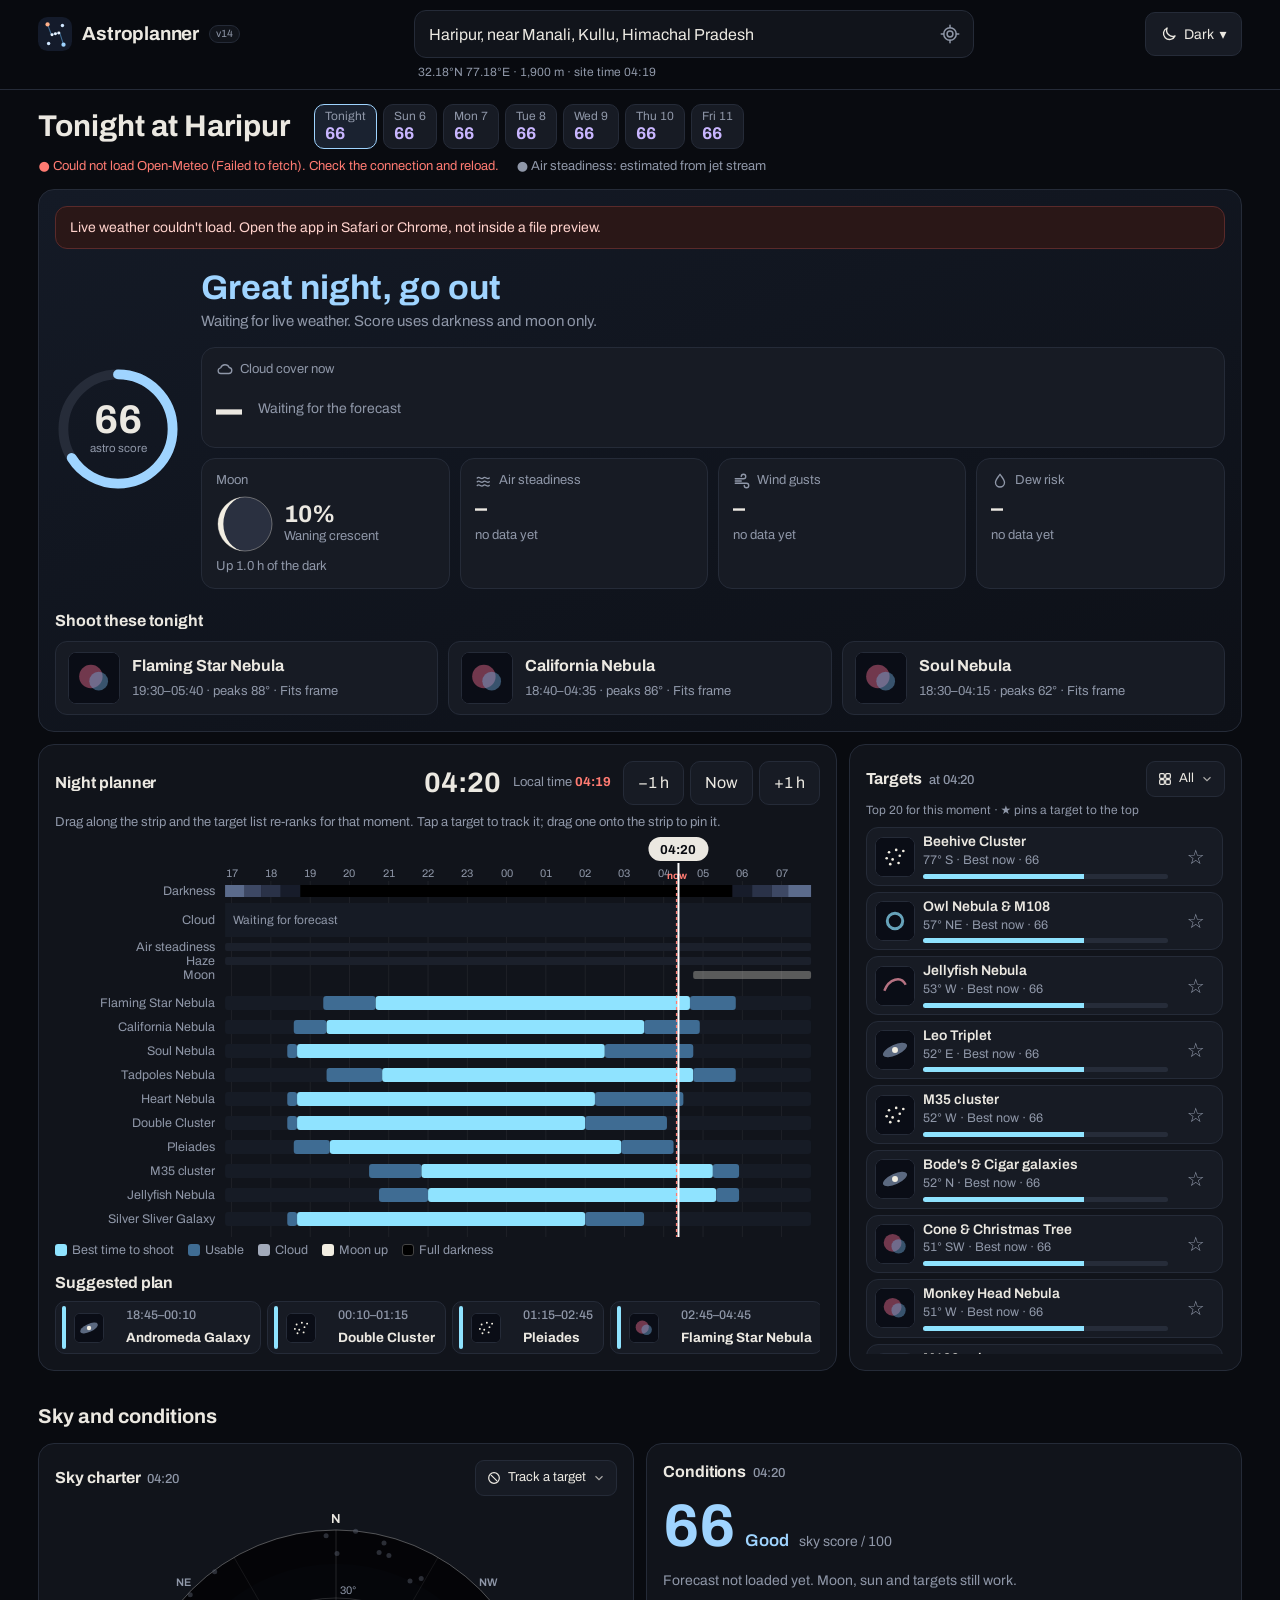
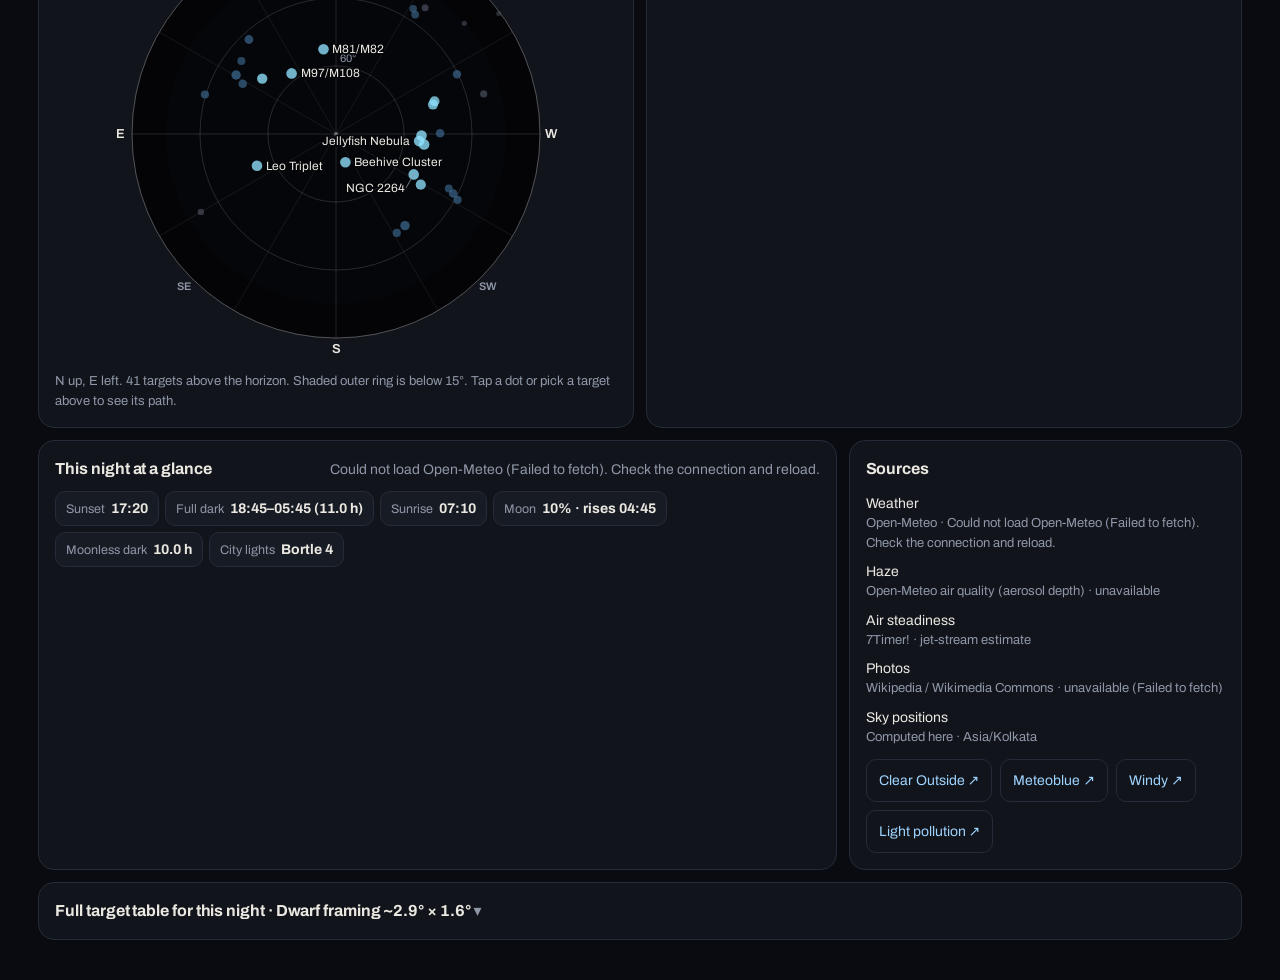
==== commit 4d181dcc: "Astroplanner v14: photo modal with filter advice, haze and city lights, sky charter, telescope view " ====
--- a/dark-sky-planner/index.html
+++ b/dark-sky-planner/index.html
@@ -127,7 +127,7 @@
 .plan b{display:inline!important;font-size:13.5px!important;white-space:nowrap}.plan .tm{font-size:12.5px!important;color:var(--mut)!important;font-weight:500!important;display:block;white-space:nowrap}.plan small{display:none}
 .plan button i{align-self:stretch}
 .msline{display:flex;flex-wrap:wrap;gap:6px;margin-bottom:10px}.msline .in{padding:6px 10px;border-radius:10px;display:flex;gap:6px;align-items:baseline}.msline .in span{color:var(--mut);font-size:12.5px}.msline .in b{font-size:14px;white-space:nowrap}
-.hh{min-width:620px;font-size:13px}.hh td,.hh th{padding:4px 8px}.hh .cb{width:34px;height:6px}
+.hh{min-width:520px;font-size:13px}.hh td,.hh th{padding:4px 8px}.hh .cb{width:34px;height:6px}
 details.catd>summary{cursor:pointer;list-style:none}details.catd>summary::-webkit-details-marker{display:none}details.catd>summary h2{margin:0;display:inline}details.catd>summary::after{content:' ▾';color:var(--mut)}details.catd[open]>summary{margin-bottom:12px}
 .tbtn{display:flex;gap:6px}.tbtn button{min-width:52px}
 #tlwrap:focus-visible{outline:2px solid var(--good);outline-offset:4px;border-radius:8px}
@@ -144,6 +144,39 @@
 .plan button{grid-template-columns:4px 44px minmax(0,1fr)!important;align-items:center}.plan button.rest{grid-template-columns:4px minmax(0,1fr)!important}
 .tgt{display:flex;gap:12px;align-items:center}.tgt .thumb{width:48px;height:48px}
 .pv{margin:12px 0 0}.pv img{display:block;width:100%;aspect-ratio:16/9;object-fit:cover;border-radius:10px;border:1px solid var(--line);background:#05060a}.pv figcaption{color:var(--mut);font-size:13px;margin-top:6px}
+.modal{position:fixed;inset:0;z-index:50;background:#000c;display:grid;place-items:center;padding:12px}.modal[hidden]{display:none}
+.mbox{position:relative;width:min(920px,100%);max-height:calc(100vh - 24px);background:var(--panel);border:1px solid var(--line);border-radius:16px;overflow:hidden;display:flex;flex-direction:column}
+.mx{position:absolute;top:8px;right:8px;z-index:3;width:44px;padding:0;background:#000a;border-color:#fff3;color:#fff}
+.car{display:flex;overflow-x:auto;scroll-snap-type:x mandatory;scrollbar-width:none;background:#05060a;aspect-ratio:16/10;max-height:62vh}
+.car figure{flex:0 0 100%;margin:0;scroll-snap-align:start;display:grid;place-items:center;min-width:0}.car img{max-width:100%;max-height:62vh;object-fit:contain;display:block}
+.car .ld{color:#8f97a8;font-size:14px}
+.mover{position:absolute;left:0;right:0;top:0;padding:14px 60px 26px 16px;background:linear-gradient(#000d,#0000);color:#fff;pointer-events:none}
+.mover h3{margin:0 0 6px;font-size:20px}.mover .tags{display:flex;flex-wrap:wrap;gap:6px}.mover .tags span{font-size:12.5px;background:#ffffff1f;border:1px solid #ffffff2e;border-radius:999px;padding:3px 9px;backdrop-filter:blur(4px)}
+.mover .tags .fl{background:#8fe3ff33;border-color:#8fe3ff88}.mover p{margin:8px 0 0;font-size:13px;color:#e6e6e6;max-width:640px}
+.mnav{display:flex;align-items:center;justify-content:center;gap:12px;padding:8px}.mnav button{width:44px;padding:0;font-size:22px}
+.dots{display:flex;gap:6px}.dots i{width:8px;height:8px;border-radius:50%;background:var(--line)}.dots i.on{background:var(--good)}
+.mcred{margin:0;}@media(max-width:600px){.mover{position:static;background:none;color:var(--ink);padding:12px 16px 0;pointer-events:auto}.mover .tags span{color:var(--ink);background:var(--panel2);border-color:var(--line);backdrop-filter:none}.mover .tags .fl{background:var(--sel);border-color:var(--good)}.mover p{color:var(--mut)}.mbox{overflow-y:auto}}
+.mcred{margin:0;padding:0 16px 14px;font-size:12px;color:var(--mut);text-align:center}.mcred a{color:var(--good)}
+img.thumb[data-tid]{cursor:zoom-in}
+.dd{position:relative}.ddb{display:flex;align-items:center;gap:6px;font-size:13px;min-height:36px;padding:0 10px;border-radius:9px;max-width:100%}
+.ddb span{white-space:nowrap;overflow:hidden;text-overflow:ellipsis}.ddb .ic,.ddp .ic{width:16px;height:16px}.chev{width:14px;height:14px;fill:none;stroke:currentColor;stroke-width:2;flex:none;opacity:.7}
+.ddp{position:absolute;right:0;top:40px;z-index:25;min-width:220px;max-width:min(320px,86vw);max-height:340px;overflow-y:auto;background:var(--panel2);border:1px solid var(--line);border-radius:12px;padding:5px;box-shadow:0 12px 30px #0006}
+.ddp[hidden]{display:none}.ddp button{display:grid;grid-template-columns:22px minmax(0,1fr);gap:2px 8px;align-items:center;width:100%;text-align:left;border:0;background:none;min-height:38px;padding:4px 8px;border-radius:8px;font-size:13px}
+.ddp button:hover{background:var(--hov)}.ddp button[aria-selected=true]{background:var(--sel);color:var(--good);font-weight:600}.ddp small{grid-column:2;color:var(--mut);font-size:11.5px;font-weight:400}
+.ddp .ti{width:22px;height:22px;border-radius:5px;object-fit:cover;background:#05060a}
+.dd-wide .ddb{max-width:200px}.clr{min-height:36px;font-size:12.5px;padding:0 10px;border-radius:9px}
+.box h2 small{font-weight:500;color:var(--mut);font-size:13px;margin-left:4px}
+.liveh{display:flex;align-items:center;justify-content:space-between;gap:8px;margin-bottom:4px}.liveh h2{margin:0!important}
+.lnote{margin:0 0 8px;font-size:12px;color:var(--mut)}.live li.pin{border-color:#8fe3ff55}.live li.pin .star{color:var(--good)}
+.sim{margin-top:12px}.simv{position:relative;aspect-ratio:3/2;border-radius:12px;overflow:hidden;background:#000;border:1px solid var(--line)}
+.simbg{position:absolute;inset:0;transition:background .4s}
+#simImg{position:absolute;left:50%;top:50%;transform-origin:center;transition:transform .25s linear,opacity .3s;mix-blend-mode:screen;max-width:none}
+.simcl{position:absolute;inset:-10%;pointer-events:none;background:radial-gradient(40% 30% at 30% 40%,#c9ced8,transparent 70%),radial-gradient(35% 25% at 70% 60%,#b8bfcc,transparent 70%),radial-gradient(30% 22% at 55% 25%,#d5d9e2,transparent 70%);filter:blur(18px);transition:opacity .4s}
+.simfr{position:absolute;left:50%;top:50%;width:66.6%;aspect-ratio:16/9;transform:translate(-50%,-50%);border:1.5px solid #8fe3ff;box-shadow:0 0 0 999px #0009;border-radius:3px}
+.simfr span{position:absolute;left:6px;bottom:4px;font-size:11px;color:#8fe3ff}
+.simhud{position:absolute;left:8px;top:6px;right:8px;display:flex;flex-wrap:wrap;gap:4px 10px;font-size:12px;color:#e8e8e8;text-shadow:0 1px 2px #000}
+.simmsg{position:absolute;left:0;right:0;bottom:8px;text-align:center;font-size:13px;color:#fff;text-shadow:0 1px 3px #000}
+.c-glance{grid-column:span 8}.c-src2{grid-column:span 4}
 .c-dome{grid-column:span 5}.c-cond{grid-column:span 4}.c-best{grid-column:span 3}
 .c-ms,.c-src{grid-column:span 6}
 .dome{position:relative;aspect-ratio:1;max-height:460px;margin:0 auto}
@@ -198,7 +231,7 @@
 .cb{display:inline-block;width:46px;height:8px;border-radius:4px;background:#262c39;margin-inline-start:8px;vertical-align:1px;overflow:hidden}.cb i{display:block;height:100%;background:var(--cloud)}
 .dark-row td:first-child::after{content:' ●';color:var(--good);font-size:11px}
 .scroll{overflow-x:auto}
-@media(max-width:1100px){.c-tl,.c-live{grid-column:span 12}.c-live{height:520px}.c-half.c-dome,.c-half.c-cond{grid-column:span 12}.c-dome,.c-cond{grid-column:span 6}.c-best{grid-column:span 12}.out{grid-template-columns:repeat(4,minmax(0,1fr))}}
+@media(max-width:1100px){.c-glance,.c-src2{grid-column:span 12}.c-tl,.c-live{grid-column:span 12}.c-live{height:520px}.c-half.c-dome,.c-half.c-cond{grid-column:span 12}.c-dome,.c-cond{grid-column:span 6}.c-best{grid-column:span 12}.out{grid-template-columns:repeat(4,minmax(0,1fr))}}
 @media(max-width:760px){.abin{grid-template-columns:auto minmax(0,1fr) auto;gap:10px;padding:8px 12px 6px}.bn{display:none}.brand{gap:5px}.brand .ver{font-size:9.5px;padding:2px 4px}#themeLbl{display:none}.menu>button{padding:0 12px}.topline h1{width:100%}.c-dome,.c-cond,.c-ms,.c-src{grid-column:span 12}.out{display:flex;overflow-x:auto;scroll-snap-type:x mandatory}.night{flex:0 0 132px;scroll-snap-align:start}}
 @media(max-width:600px){table{font-size:14px}.stack thead{display:none}.stack tr{display:grid;padding-block:10px;border-bottom:1px solid var(--line)}.stack td{display:flow-root;border:0;padding:3px 0;padding-inline-start:7.5em;text-align:start}.stack td::before{content:attr(data-l);float:inline-start;width:7em;margin-inline-start:-7.5em;color:var(--mut);font-size:13px}.stack td:empty{display:none}.tlh .t{font-size:22px}}
 @media(prefers-reduced-motion:no-preference){.bar i{transition:width .25s}}
@@ -207,7 +240,7 @@
 </head>
 <body>
 <header class="appbar"><div class="abin">
-  <a href="#" class="brand" id="brand" aria-label="Astroplanner, back to top"><svg class="logo" viewBox="0 0 32 32" aria-hidden="true"><rect width="32" height="32" rx="9" fill="#141b2b"/><path d="M9 7l3.5 9.5L20.5 15 24 26" fill="none" stroke="#3f6c93" stroke-width="1"/><circle cx="9" cy="7" r="2" fill="#ffb08a"/><circle cx="23" cy="8" r="1.6" fill="#cfe6ff"/><circle cx="13.2" cy="16.6" r="1.4" fill="#eaf4ff"/><circle cx="16.4" cy="15.8" r="1.4" fill="#eaf4ff"/><circle cx="19.6" cy="15" r="1.4" fill="#eaf4ff"/><circle cx="10" cy="25" r="1.6" fill="#cfe6ff"/><circle cx="24" cy="26" r="2" fill="#9fd4ff"/></svg><span class="bn">Astroplanner</span><span class="ver" id="ver">v13</span></a>
+  <a href="#" class="brand" id="brand" aria-label="Astroplanner, back to top"><svg class="logo" viewBox="0 0 32 32" aria-hidden="true"><rect width="32" height="32" rx="9" fill="#141b2b"/><path d="M9 7l3.5 9.5L20.5 15 24 26" fill="none" stroke="#3f6c93" stroke-width="1"/><circle cx="9" cy="7" r="2" fill="#ffb08a"/><circle cx="23" cy="8" r="1.6" fill="#cfe6ff"/><circle cx="13.2" cy="16.6" r="1.4" fill="#eaf4ff"/><circle cx="16.4" cy="15.8" r="1.4" fill="#eaf4ff"/><circle cx="19.6" cy="15" r="1.4" fill="#eaf4ff"/><circle cx="10" cy="25" r="1.6" fill="#cfe6ff"/><circle cx="24" cy="26" r="2" fill="#9fd4ff"/></svg><span class="bn">Astroplanner</span><span class="ver" id="ver">v14</span></a>
   <div class="search">
     <input id="q" type="search" placeholder="Search a place: Haripur, Hanle, Spiti…" autocomplete="off" role="combobox" aria-expanded="false" aria-controls="sugg" aria-label="Search location">
     <button id="geo" type="button" class="geo" aria-label="Use my location" title="Use my location"><svg class="ic" viewBox="0 0 24 24" aria-hidden="true"><circle cx="12" cy="12" r="3.5"/><circle cx="12" cy="12" r="7.5"/><path d="M12 1.5v3M12 19.5v3M1.5 12h3M19.5 12h3"/></svg></button>
@@ -225,23 +258,23 @@
   <section class="box hero" id="hero"></section>
 
   <section class="box c-tl">
-    <div class="tlh"><h2>Night plan</h2><span class="t" id="tlT"></span>
+    <div class="tlh"><h2>Night planner</h2><span class="t" id="tlT"></span>
       <span class="nowc" id="nowChip"></span><div class="tbtn"><button type="button" data-jump="-12" aria-label="Back one hour">−1 h</button><button id="now" type="button">Now</button><button type="button" data-jump="12" aria-label="Forward one hour">+1 h</button></div></div>
     <p class="hint" id="nowNote">Drag along the strip and the target list re-ranks for that moment. Tap a target to track it; drag one onto the strip to pin it.</p>
     <div id="tlwrap" tabindex="0" aria-label="Night timeline. Use left and right arrow keys to move in time."><svg id="tl"></svg></div>
     <p class="legend"><span><i style="background:#8fe3ff"></i>Best time to shoot</span><span><i style="background:#3f6c93"></i>Usable</span><span><i style="background:var(--cloud)"></i>Cloud</span><span><i style="background:var(--moon)"></i>Moon up</span><span><i style="background:#000;border:1px solid #444"></i>Full darkness</span></p>
     <h2 style="margin:12px 0 6px">Suggested plan</h2><ol class="plan" id="plan"></ol>
   </section>
-  <section class="box c-live"><div class="liveh"><h2>Targets at <span id="liveT"></span></h2></div><div id="chips" class="chips"></div><ol class="live" id="live"></ol></section>
+  <section class="box c-live"><div class="liveh"><h2>Targets <small id="liveT"></small></h2><div class="dd" id="ddFilt"></div></div><p class="lnote">Top 20 for this moment · ★ pins a target to the top</p><div id="chips" hidden></div><ol class="live" id="live"></ol></section>
   
 
   <h2 class="sect">Sky and conditions</h2>
-  <section class="box c-dome c-half"><div class="domeh"><h2>Sky at <span id="domeT"></span></h2><select id="track" aria-label="Track a target"></select></div><div class="dome"><svg id="dome" role="img" aria-label="Sky dome, north up, east left"></svg></div><p class="hint" id="domeHint"></p><figure class="pv" id="pv" hidden><img id="pvImg" alt=""><figcaption id="pvCap"></figcaption></figure></section>
-  <section class="box c-cond c-half"><h2>Conditions at <span id="condT"></span></h2><div id="cond"><p class="msg">Fetching forecast…</p></div></section>
+  <section class="box c-dome c-half"><div class="domeh"><h2>Sky charter <small id="domeT"></small></h2><div class="dd dd-wide" id="ddTrack"></div><button type="button" class="clr" id="clrT" hidden aria-label="Clear tracked target">✕ Clear</button></div><div class="dome"><svg id="dome" role="img" aria-label="Sky dome, north up, east left"></svg></div><p class="hint" id="domeHint"></p><div class="sim" id="sim" hidden><div class="simv" id="simv"><div class="simbg" id="simbg"></div><img id="simImg" alt=""><div class="simcl" id="simcl"></div><div class="simfr"><span>Dwarf frame 2.9° × 1.6°</span></div><div class="simhud" id="simHud"></div><div class="simmsg" id="simMsg"></div></div><p class="hint" id="simCap"></p></div></section>
+  <section class="box c-cond c-half"><h2>Conditions <small id="condT"></small></h2><div id="cond"><p class="msg">Fetching forecast…</p></div></section>
   
 
-  <section class="box"><div class="cath"><h2>This night at a glance</h2><span class="msg" id="hhNote"></span></div><div class="msline" id="ms"></div><div class="scroll"><table id="hh" class="hh"></table></div></section>
-  <section class="box src"><h2>Forecast sources</h2><ul id="src"></ul><div class="links" id="links"></div></section>
+  <section class="box c-glance"><div class="cath"><h2>This night at a glance</h2><span class="msg" id="hhNote"></span></div><div class="msline" id="ms"></div><div class="scroll"><table id="hh" class="hh"></table></div></section>
+  <section class="box src c-src2"><h2>Sources</h2><ul id="src"></ul><div class="links" id="links"></div></section>
 
   <details class="box catd"><summary><h2>Full target table for this night · Dwarf framing ~2.9° × 1.6°</h2></summary>
     <div class="scroll"><table class="stack" id="cat"></table></div>
@@ -250,6 +283,12 @@
 </main>
 </div>
 
+<div class="modal" id="modal" hidden role="dialog" aria-modal="true" aria-labelledby="mTitle">
+  <div class="mbox"><button class="mx" id="mClose" type="button" aria-label="Close">✕</button>
+    <div class="car" id="car"></div>
+    <div class="mover"><h3 id="mTitle"></h3><div id="mInfo"></div></div>
+    <div class="mnav"><button type="button" id="mPrev" aria-label="Previous photo">‹</button><div class="dots" id="mDots"></div><button type="button" id="mNext" aria-label="Next photo">›</button></div>
+    <p class="mcred" id="mCred"></p></div></div>
 <script>
 {
 const $=s=>document.querySelector(s);
@@ -281,6 +320,15 @@
 /* ---------- Targets (J2000), sized for a Dwarf smart telescope ---------- */
 const CAT=[['M31','Andromeda Galaxy','Galaxy',0.712,41.27,178,3.4,0],['M33','Triangulum Galaxy','Galaxy',1.564,30.66,70,5.7,0],['NGC 281','Pacman Nebula','Nebula',0.877,56.62,35,7.4,1],['IC 59/63','Ghost of Cassiopeia','Nebula',0.95,60.9,20,null,1],['NGC 253','Sculptor Galaxy','Galaxy',0.793,-25.29,27,7.2,0],['M74','Phantom Galaxy','Galaxy',1.611,15.78,10,9.4,0],['NGC 869/884','Double Cluster','Cluster',2.333,57.13,60,3.7,0],['NGC 891','Silver Sliver Galaxy','Galaxy',2.375,42.35,13,10,0],['IC 1805','Heart Nebula','Nebula',2.55,61.45,150,6.5,1],['IC 1848','Soul Nebula','Nebula',2.85,60.43,150,6.5,1],['M45','Pleiades','Cluster',3.783,24.12,110,1.6,0],['NGC 1499','California Nebula','Nebula',4.05,36.37,145,6,1],['IC 405','Flaming Star Nebula','Nebula',5.27,34.27,37,6,1],['IC 410','Tadpoles Nebula','Nebula',5.375,33.43,40,7.5,1],['M1','Crab Nebula','Remnant',5.575,22.01,7,8.4,1],['M42','Orion Nebula','Nebula',5.588,-5.39,85,4,1],['B33','Horsehead & Flame','Nebula',5.683,-2.45,60,6.8,1],['M78','M78 reflection nebula','Nebula',5.78,0.05,8,8.3,0],['M35','M35 cluster','Cluster',6.15,24.33,28,5.1,0],['NGC 2174','Monkey Head Nebula','Nebula',6.16,20.5,40,6.8,1],['IC 443','Jellyfish Nebula','Remnant',6.28,22.53,50,12,1],['NGC 2244','Rosette Nebula','Nebula',6.533,4.95,80,4.8,1],['NGC 2264','Cone & Christmas Tree','Nebula',6.68,9.9,40,3.9,1],['IC 2177','Seagull Nebula','Nebula',7.08,-10.6,120,null,1],['NGC 2359',"Thor's Helmet",'Nebula',7.31,-13.2,10,11,1],['M44','Beehive Cluster','Cluster',8.67,19.67,95,3.7,0],['M81/M82',"Bode's & Cigar galaxies",'Galaxy',9.93,69.07,60,6.9,0],['M97/M108','Owl Nebula & M108','Planetary',11.25,55.0,50,9.9,0],['M65/M66','Leo Triplet','Galaxy',11.33,13.3,40,9,0],['M106','M106 galaxy','Galaxy',12.316,47.3,19,8.4,0],['M104','Sombrero Galaxy','Galaxy',12.666,-11.62,9,8,0],['M94',"Cat's Eye Galaxy",'Galaxy',12.85,41.12,11,8.2,0],['M63','Sunflower Galaxy','Galaxy',13.264,42.03,13,8.6,0],['M51','Whirlpool Galaxy','Galaxy',13.498,47.2,11,8.4,0],['M3','M3 globular','Cluster',13.703,28.38,18,6.2,0],['M101','Pinwheel Galaxy','Galaxy',14.053,54.35,29,7.9,0],['M5','M5 globular','Cluster',15.31,2.08,23,5.6,0],['Rho Oph','Rho Ophiuchi complex','Nebula',16.43,-24,240,null,0],['M13','Hercules Cluster','Cluster',16.695,36.46,20,5.8,0],['M92','M92 globular','Cluster',17.285,43.14,14,6.4,0],['M20','Trifid Nebula','Nebula',18.04,-23.03,28,6.3,1],['M8','Lagoon Nebula','Nebula',18.06,-24.38,90,6,1],['M16','Eagle Nebula','Nebula',18.31,-13.78,35,6,1],['M17','Omega Nebula','Nebula',18.345,-16.18,46,6,1],['M22','M22 globular','Cluster',18.607,-23.9,32,5.1,0],['M57','Ring Nebula','Planetary',18.893,33.03,1.4,8.8,1],['M27','Dumbbell Nebula','Planetary',19.993,22.72,8,7.5,1],['NGC 6888','Crescent Nebula','Nebula',20.2,38.35,20,7.4,1],['IC 1318','Sadr region','Nebula',20.37,40.25,120,null,1],['NGC 6946','Fireworks Galaxy','Galaxy',20.58,60.15,11,8.8,0],['NGC 6960/92','Veil Nebula','Remnant',20.86,31.2,180,7,1],['NGC 7000','North America & Pelican','Nebula',20.95,44.3,150,4,1],['NGC 7023','Iris Nebula','Nebula',21.02,68.17,18,7.1,0],['IC 1396',"Elephant's Trunk",'Nebula',21.65,57.5,170,3.5,1],['IC 5146','Cocoon Nebula','Nebula',21.89,47.27,12,10,0],['NGC 7293','Helix Nebula','Planetary',22.493,-20.84,25,7.6,1],['NGC 7380','Wizard Nebula','Nebula',22.79,58.1,25,7.2,1],['Sh2-155','Cave Nebula','Nebula',22.95,62.6,50,7.7,1],['NGC 7635','Bubble Nebula','Nebula',23.345,61.2,15,10,1]]
   .map(([id,name,type,ra,dec,size,mag,nb])=>({id,name,type,ra:ra*15,dec,size,mag,nb}));
+/* What kind of light each target gives, and which Dwarf filter suits it */
+const REFL=new Set(['M78','NGC 7023','M45']),MIXED=new Set(['IC 59/63','IC 5146','Rho Oph','M20','B33','M8','M42']);
+function kind(o){if(o.type==='Galaxy')return {em:'Starlight (broadband)',f:'Astro',why:'galaxies are broadband: a narrowband filter would cut most of their light'};
+  if(o.type==='Cluster')return {em:'Starlight (broadband)',f:'Astro',why:'star colours need the full spectrum; clusters cope with some moonlight'};
+  if(REFL.has(o.id))return {em:'Reflection nebula (blue dust)',f:'Astro',why:'reflection nebulae shine by scattered starlight, which narrowband blocks'};
+  if(o.type==='Planetary')return {em:'Emission: OIII + Hα',f:'Duo-band',why:'strong OIII teal and Hα red; Duo-band cuts moon and city glow'};
+  if(o.type==='Remnant')return {em:'Emission: Hα + OIII filaments',f:'Duo-band',why:'filaments glow in Hα and OIII; Duo-band lifts them out of the sky'};
+  if(MIXED.has(o.id))return {em:'Emission + reflection',f:'Duo-band, or Astro on dark moonless nights',why:'bright Hα core with blue dust around it'};
+  return {em:'Emission: Hα (H II region)',f:'Duo-band',why:'mostly hydrogen-alpha red; Duo-band works even with a bright moon'}}
 const framing=s=>s<12?'Small in frame':s<=190?'Fits frame':'Mosaic';
 /* Real sky images: DSS2 colour cutouts by coordinates (CDS hips2fits) */
 const HIPS='https://alasky.cds.unistra.fr/hips-image-services/hips2fits?hips=CDS%2FP%2FDSS2%2Fcolor&projection=TAN&coordsys=icrs&format=jpg';
@@ -321,7 +369,7 @@
 function nightNoon(i){return baseNoon()+i*864e5}
 
 /* ---------- Weather lookup ---------- */
-const F=['cc','lo','mi','hi','rh','dp','tp','ws','wg','pp','vis','jet'];
+const F=['cc','lo','mi','hi','rh','dp','tp','ws','wg','pp','vis','jet','aod'];
 function wxAt(t){if(!wx||t<wx[0].t||t>wx[wx.length-1].t)return null;let i=0;while(i<wx.length-2&&wx[i+1].t<=t)i++;
   const a=wx[i],b=wx[i+1]||a,f=b.t>a.t?(t-a.t)/(b.t-a.t):0,o={};for(const k of F)o[k]=a[k]==null||b[k]==null?(a[k]??b[k]):a[k]+(b[k]-a[k])*f;return o}
 function svAt(t){if(!sv)return null;let best=null,d=1e15;for(const s of sv){const x=Math.abs(s.t-t);if(x<d){d=x;best=s}}return d<=2*HR?best:null}
@@ -335,16 +383,25 @@
 function moonF(tg,m){if(m.alt<-2)return 1;const sp=angSep(tg.ra,tg.dec,m.ra,m.dec);const f=sp<25?1:sp>100?.25:1-.75*(sp-25)/75;return 1-.75*m.illum*f*(m.alt>0?1:.5)*(tg.nb?.45:1)}
 const transF=s=>s?1-.05*(s.tr-1):1;
 /* Sky quality factors, each 0–1. Cloud dominates; moon, haze, seeing, wind, dew and site altitude each trim it. */
+/* City lights (Bortle 1 = pristine … 9 = city centre). Known sites preset; others estimated until you set it. */
+const BORTLE={'Haripur':4,'Manali':5,'Naggar':4,'Solang Valley':3,'Sissu':2,'Kaza':2,'Chitkul':2,'Bir Billing':4,'Hanle Dark Sky Reserve':1,'Leh':3,'Pangong Tso':1,'Bengaluru':8};
+const bkey=()=>loc.lat.toFixed(2)+','+loc.lon.toFixed(2);
+function bortleInfo(){const u=store.get('bortle',{})[bkey()];if(u)return {v:u,src:'set by you'};if(BORTLE[loc.name])return {v:BORTLE[loc.name],src:'known site'};
+  const e=loc.elev==null?5:loc.elev>3500?2:loc.elev>2500?3:loc.elev>1500?4:5;return {v:e,src:'estimate, tap to set'}}
+const bortle=()=>bortleInfo().v;
+const BDESC=['','Pristine','Truly dark','Rural','Rural edge','Suburban','Bright suburban','Suburb–city','City','Inner city'];
+const hazeWord=a=>a==null?'–':a<.1?'Clear':a<.2?'Light haze':a<.4?'Hazy':'Heavy haze';
 function envF(st){const w=st.w,s=st.s,dm=w?w.tp-w.dp:9;return {
   clear:w?Math.pow(1-clamp(w.cc,0,100)/100,1.5):.8,
-  trans:s?1-.04*(s.tr-1):w?1-clamp((w.rh-50)/40,0,1)*.25:1,
+  trans:(w&&w.aod!=null?1-clamp((w.aod-.08)/.5,0,1)*.35:1)*(s?1-.04*(s.tr-1):w?1-clamp((w.rh-50)/40,0,1)*.25:1),
+  lights:1-(bortle()-1)*.045,
   see:s?1-.03*(s.see-1):w&&w.jet!=null?1-clamp((w.jet-50)/100,0,1)*.2:1,
   wind:w?1-clamp((w.wg-25)/25,0,1)*.3:1,
   dew:dm<1?.88:dm<2.5?.95:1,
   site:loc.elev==null?.95:clamp(.88+loc.elev/25000,.88,1)}}
 const moonSky=m=>m.alt>0?1-.35*m.illum*(.5+.5*clamp(m.alt/40,0,1)):1;
-function skyQ(st){const f=envF(st);st.env=f.clear*f.trans*f.see*f.wind*f.dew*f.site;f.moon=moonSky(st.moon);st.f=f;return Math.round(100*darkF(st.sun)*st.env*f.moon)}
-const FNAME={clear:'cloud',moon:'bright moon',trans:'haze and humidity',see:'unsteady air',wind:'gusty wind',dew:'dew',site:'low-altitude haze'};
+function skyQ(st){const f=envF(st);st.env=f.clear*f.trans*f.see*f.wind*f.dew*f.site*f.lights;f.moon=moonSky(st.moon);st.f=f;return Math.round(100*darkF(st.sun)*st.env*f.moon)}
+const FNAME={clear:'cloud',moon:'bright moon',trans:'haze',lights:'city lights',see:'unsteady air',wind:'gusty wind',dew:'dew',site:'low-altitude haze'};
 const qLabel=(q,sun)=>sun>-0.83?['Daylight','poor']:sun>-12?['Twilight','maybe']:q>=70?['Excellent','go']:q>=50?['Good','go']:q>=30?['Fair','maybe']:['Poor','poor'];
 
 /* ---------- Build a night ---------- */
@@ -447,9 +504,25 @@
       lbl+=`<text x="${x+(L?-9:9)}" y="${ly}" fill="#ebe8e1" font-size="12" text-anchor="${L?'end':'start'}" paint-order="stroke" stroke="#05060a" stroke-width="3">${esc(t)}</text>`}}
   g+=lbl;const m=st.moon;if(m.alt>0){const [x,y]=P(m.alt,m.az);g+=`<circle cx="${x}" cy="${y}" r="11" fill="#f2eee2" fill-opacity="${(.3+.7*m.illum).toFixed(2)}" stroke="#f2eee2"/><text x="${x}" y="${y+26}" fill="#f2eee2" font-size="12" text-anchor="middle" paint-order="stroke" stroke="#05060a" stroke-width="3">Moon ${Math.round(m.illum*100)}%</text>`}
   s.innerHTML=g;$('#domeT').textContent=fmtT(st.t);
-  const pv=$('#pv');if(sel){const u=skyURL(sel,704,396,2.93),im=$('#pvImg');if(im.dataset.u!==u){im.dataset.u=u;im.dataset.fb=WIMG[sel.id]?WIMG[sel.id].replace(/\/\d+px-/,'/800px-'):'';im.onerror=function(){this.onerror=null;if(this.dataset.fb)this.src=this.dataset.fb;else $('#pv').hidden=true};im.src=u;im.alt=sel.name+' in a Dwarf-sized frame'}$('#pvCap').textContent=`${sel.name} (${sel.id}) as the Dwarf frames it: about 2.9° × 1.6°. ${sel.size}′ across, ${framing(sel.size).toLowerCase()}.`;pv.hidden=false}else pv.hidden=true;
+  safe(()=>renderSim(sel,st),'sim');
   $('#domeHint').textContent=sel?`${sel.name}: ${sel.win?'best '+fmtT(sel.win[0])+'–'+fmtT(sel.win[1]):'no good window this night'} · peaks ${Math.round(sel.peak)}° at ${fmtT(sel.peakT)}. Thick bright line = best time, thinner = usable, dashed = up but poor. Hour marks along the path.`
    :`N up, E left. ${vis.length} targets above the horizon. Shaded outer ring is below 15°. Tap a dot or pick a target above to see its path.`}
+/* Telescope view: the Dwarf frame on an alt-az mount. The target stays centred while the field rotates by the parallactic angle. */
+function paraAng(o,t){const H=norm(280.46061837+360.98564736629*(jd(t)-2451545)+loc.lon)-o.ra;return Math.atan2(sn(H),Math.tan(loc.lat*RD)*cs(o.dec)-sn(o.dec)*cs(H))/RD}
+function renderSim(sel,st){const box=$('#sim');if(!sel){box.hidden=true;return}box.hidden=false;
+  const im=$('#simImg'),src=WIMG[sel.id]?WIMG[sel.id].replace(/\/\d+px-/,'/640px-'):ph(sel);
+  if(im.dataset.id!==sel.id){im.dataset.id=sel.id;im.onerror=function(){this.onerror=null;this.src=WIMG[sel.id]||ph(sel)};im.src=src;im.alt=sel.name}
+  const alt=sel.alt[idx],az=sel.az[idx],k0=Math.max(0,N.steps.findIndex((x,k)=>sel.alt[k]>15&&x.sun<=-12)),q0=paraAng(sel,N.steps[k0].t),q=paraAng(sel,st.t),rot=q-q0,sc=sel.sc[idx];
+  const wPct=clamp(sel.size*1.6/264*100,8,220);im.style.width=wPct+'%';
+  im.style.transform=`translate(-50%,-50%) rotate(${rot.toFixed(1)}deg)`;
+  const dk=darkF(st.sun),m=st.moon,mUp=m.alt>0,mSep=mUp?angSep(sel.ra,sel.dec,m.ra,m.dec):180;
+  const base=st.sun>-.83?'#4a5d82':dk===0?'#27324a':dk<1?'#121826':'#04060b',glow=mUp?clamp(m.illum*(1-mSep/120),0,1)*.55:0;
+  $('#simbg').style.background=`radial-gradient(120% 90% at ${mSep<60?'85% 10%':'50% -40%'},rgba(190,200,225,${glow.toFixed(2)}),transparent 70%),${base}`;
+  $('#simcl').style.opacity=st.w?(st.w.cc/100*.85).toFixed(2):0;
+  im.style.opacity=alt<=0?0:clamp((alt-3)/25,.25,1)*(dk<1?.6:1);
+  $('#simHud').innerHTML=`<span>${fmtT(st.t)}</span><span>Alt ${Math.round(alt)}° · ${dir(az)}</span><span>Field turned ${rot>=0?'+':''}${rot.toFixed(0)}° since ${fmtT(N.steps[k0].t)}</span><span>${LV(sc)===2?'Best':LV(sc)===1?'Usable':'Poor'} · ${sc}</span>`;
+  $('#simMsg').textContent=alt<=0?`Below the horizon${sel.win?' · best '+fmtT(sel.win[0])+'–'+fmtT(sel.win[1]):''}`:st.sun>-12?'Sky still bright':alt<15?'Very low: haze and terrain':st.w&&st.w.cc>60?'Clouded out':'';
+  $('#simCap').textContent=`Simulated Dwarf view of ${sel.name}. Drag the night planner: the target stays centred while the field slowly turns (alt-az mount), the sky darkens, and moonlight and cloud come and go. Photo: Wikipedia, scaled to the target's ${sel.size}′ size.`}
 function runs(arr){const out=[];let a=0;for(let k=1;k<=arr.length;k++)if(k===arr.length||arr[k]!==arr[a]){out.push([a,k,arr[a]]);a=k}return out}
 const roD=new ResizeObserver(drawDome);roD.observe($('#dome'));
 $('#dome').addEventListener('click',e=>{const r=$('#dome').getBoundingClientRect(),x=e.clientX-r.left,y=e.clientY-r.top;let best=null,d=22;for(const p of domePts){const dd=Math.hypot(p.x-x,p.y-y);if(dd<d){d=dd;best=p}}selectT(best?best.id:null)});
@@ -461,8 +534,9 @@
   if(!w){$('#cond').innerHTML=h+`<p class="msg">${wx?'Outside the forecast range for this time.':'Forecast not loaded yet. Moon, sun and targets still work.'}</p>`;return}
   const dm=w.tp-w.dp,jet=w.jet,see=s?SEE[s.see]:jet==null?'–':jet<70?'Likely steady':jet<120?'Average':'Likely poor';
   h+=`<div class="in" style="margin-bottom:8px"><span class="msg">Cloud ${Math.round(w.cc)}%</span><div class="layers">${[['Low',w.lo],['Mid',w.mi],['High',w.hi]].map(([k,v])=>`<div class="layer"><span>${k}</span><div class="bar"><i style="width:${Math.round(v??0)}%"></i></div><span>${v==null?'–':Math.round(v)+'%'}</span></div>`).join('')}</div></div>`;
-  h+=`<div class="kv">${cell('Air steadiness',steadyWord(s?.see,jet),s?SEE[s.see]+' blur · 7Timer':'estimated from jet stream')}${cell('Sky clarity',s?TRN[s.tr]:'–',s?'7Timer':'')}${cell('Dew margin',dm.toFixed(1)+' °C',dm<2.5?'Dew likely: heater on':'Air minus dew point',dm<2.5)}${cell('Humidity',Math.round(w.rh)+'%','')}${cell('Wind',Math.round(w.ws)+' km/h','gusts '+Math.round(w.wg)+' km/h',w.wg>30)}${cell('Jet stream',jet==null?'–':Math.round(jet)+' km/h','250 hPa',jet>120)}${cell('Temperature',Math.round(w.tp)+' °C','')}${cell('Rain chance',w.pp==null?'–':Math.round(w.pp)+'%','',w.pp>30)}</div>`;
-  $('#cond').innerHTML=h}
+  h+=`<div class="kv">${cell('Air steadiness',steadyWord(s?.see,jet),s?SEE[s.see]+' blur · 7Timer':'estimated from jet stream')}${cell('Sky clarity',s?TRN[s.tr]:'–',s?'7Timer':'')}${cell('Dew margin',dm.toFixed(1)+' °C',dm<2.5?'Dew likely: heater on':'Air minus dew point',dm<2.5)}${cell('Humidity',Math.round(w.rh)+'%','')}${cell('Wind',Math.round(w.ws)+' km/h','gusts '+Math.round(w.wg)+' km/h',w.wg>30)}${cell('Jet stream',jet==null?'–':Math.round(jet)+' km/h','250 hPa',jet>120)}${cell('Haze',hazeWord(w.aod),w.aod==null?'aerosol data '+aodInfo:'aerosol depth '+w.aod.toFixed(2),w.aod>=.4)}<div class="in"><span>City lights</span><b>Bortle ${bortle()}</b><i>${esc(BDESC[bortle()])} · ${esc(bortleInfo().src)}</i><div class="dd" id="ddB" style="margin-top:6px"></div></div>${cell('Temperature',Math.round(w.tp)+' °C','')}${cell('Rain chance',w.pp==null?'–':Math.round(w.pp)+'%','',w.pp>30)}</div>`;
+  $('#cond').innerHTML=h;
+  dd($('#ddB'),{value:String(bortle()),aria:'Set city lights level',label:()=>'Set level',items:BDESC.slice(1).map((d,i)=>({v:String(i+1),label:`Bortle ${i+1} · ${d}`,icon:`<svg class="ic" viewBox="0 0 24 24" aria-hidden="true"><circle cx="12" cy="12" r="${3+i}" fill="#ffd27a" fill-opacity="${(.08*(i+1)).toFixed(2)}" stroke="none"/><circle cx="12" cy="12" r="2" fill="#fff" stroke="none"/></svg>`})),onPick:v=>{const b=store.get('bortle',{});b[bkey()]=+v;store.set('bortle',b);rebuild(true)}})}
 
 /* ---------- Render: best now ---------- */
 function renderBest(){if(!$('#best'))return;const st=N.steps[idx];const L=N.tg.map(o=>({o,sc:o.sc[idx],alt:o.alt[idx],az:o.az[idx]})).filter(v=>v.sc>0).sort((a,b)=>b.sc-a.sc).slice(0,6);
@@ -473,11 +547,12 @@
 function tlRows(){const s=[...N.tg].sort((a,b)=>b.sum-a.sum),pin=new Set([...fav,...(selId?[selId]:[])]);const f=s.filter(o=>pin.has(o.id));return [...f,...s.filter(o=>!pin.has(o.id)&&o.sum>0).slice(0,Math.max(4,10-f.length))]}
 let G=150,PW=0,TLR=[],TLY=0;
 function drawTL(){if(!N)return;const W=$('#tlwrap').clientWidth;if(!W)return;const sm=W<560;G=sm?104:170;PW=W-G-8;const n=N.steps.length,cw=PW/n,rows=tlRows();TLR=rows;
-  const X=k=>(G+k*cw).toFixed(1),yH=44,yD=52,yC=70,hC=34,yS=110,yM=124,yT=146;TLY=yT;const H=yT+rows.length*24+4;
+  const X=k=>(G+k*cw).toFixed(1),yH=44,yD=52,yC=70,hC=34,yS=110,yZ=124,yM=138,yT=160;TLY=yT;const H=yT+rows.length*24+4;
   const s=$('#tl');s.setAttribute('height',H);s.setAttribute('viewBox',`0 0 ${W} ${H}`);
   const lab=(y,t,b,dim)=>`<text x="${G-10}" y="${y}" fill="${b?'#ebe8e1':'#8f97a8'}" fill-opacity="${dim?.5:1}" font-size="12.5" ${b?'font-weight="600"':''} text-anchor="end">${esc(t)}</text>`;
   let g='';const off=tzOff(N.t0);for(let t=Math.ceil((N.t0+off)/HR)*HR-off;t<=N.t1;t+=HR){const h=parts(t).h;if(sm&&h%2)continue;const x=G+(t-N.t0)/STEP*cw;g+=`<line x1="${x}" x2="${x}" y1="${yH+4}" y2="${H}" stroke="#fff" stroke-opacity=".06"/><text x="${x}" y="${yH}" fill="#8f97a8" font-size="11" text-anchor="middle">${String(h).padStart(2,'0')}</text>`}
-  g+=lab(yD+10,'Darkness')+lab(yC+21,'Cloud')+lab(yS+8,'Air steadiness')+lab(yM+8,'Moon');
+  g+=lab(yD+10,'Darkness')+lab(yC+21,'Cloud')+lab(yS+8,'Air steadiness')+lab(yZ+8,'Haze')+lab(yM+8,'Moon');
+  {const hz=st=>st.w?.aod==null?-1:st.w.aod<.1?2:st.w.aod<.2?1:st.w.aod<.4?0:-2,HC={'-2':'#6b3a44','-1':'#1b202b',0:'#6b5a3a',1:'#3f6c93',2:'#8fe3ff'};for(const [a,b,l] of runs(N.steps.map(hz)))g+=`<rect x="${X(a)}" y="${yZ}" width="${((b-a)*cw).toFixed(1)}" height="8" rx="2" fill="${HC[l]}"/>`}
   const dc=a=>a>-.83?0:a>-6?1:a>-12?2:a>-18?3:4,DC=['#5b6b8c','#3d4864','#2a3248','#171c2a','#000'];
   for(const [a,b,l] of runs(N.steps.map(st=>dc(st.sun))))g+=`<rect x="${X(a)}" y="${yD}" width="${((b-a)*cw).toFixed(1)}" height="12" fill="${DC[l]}"/>`;
   g+=`<rect x="${G}" y="${yC}" width="${PW}" height="${hC}" fill="#161b25"/>`;
@@ -509,7 +584,10 @@
   $('#plan').innerHTML=P.length?P.map(p=>p.o?`<li><button type="button" data-sel="${esc(p.o.id)}" data-k="${p.k0}" aria-pressed="${selId===p.o.id}"><i class="b${LV(p.v)}"></i>${thumb(p.o,44)}<span><span class="tm">${fmtT(p.t0)}–${fmtT(p.t1)}</span><b>${esc(p.o.name)}</b><small>${LV(p.v)===2?'Best':'Usable'} · score ${p.v} · ${Math.round(p.o.alt[p.k0])}° → ${Math.round(p.o.alt[p.k1])}°</small></span></button></li>`
     :`<li><button type="button" data-k="${p.k0}" class="rest"><i class="b0"></i><span><span class="tm">${fmtT(p.t0)}–${fmtT(p.t1)}</span><b>Rest or process data</b><small>Nothing scores well: cloud or moon</small></span></button></li>`).join('')
   :'<li class="msg">No full darkness this night.</li>'}
-function renderTrack(){const L=[...N.tg].sort((a,b)=>b.sum-a.sum);$('#track').innerHTML=`<option value="">Track a target…</option>`+L.map(o=>`<option value="${esc(o.id)}"${o.id===selId?' selected':''}>${esc(o.name)}${o.max>0?'':' (poor tonight)'}</option>`).join('')}
+function renderTrack(){const L=[...N.tg].sort((a,b)=>b.sum-a.sum);
+  dd($('#ddTrack'),{value:selId||'',aria:'Track a target',label:c=>c.v?c.label:'Track a target',
+    items:[{v:'',label:'No target (show all)',icon:ic('<circle cx="12" cy="12" r="8"/><path d="M8 8l8 8"/>')},...L.map(o=>({v:o.id,label:o.name,sub:o.win?`best ${fmtT(o.win[0])}–${fmtT(o.win[1])}`:'poor this night',icon:`<img class="ti" src="${esc(imgFor(o))}" alt="" loading="lazy">`}))],onPick:v=>selectT(v||null)});
+  $('#clrT').hidden=!selId}
 function selectT(id,k){selId=id||null;if(k!=null)idx=clamp(k,0,N.steps.length-1);safe(drawTL,'timeline');safe(renderPlan,'plan');safe(renderTrack,'track');safe(()=>setIdx(idx),'time')}
 /* Drag a target from the list onto the strip to pin it */
 document.addEventListener('dragstart',e=>{const li=e.target.closest&&e.target.closest('#live li[data-id]');if(li){e.dataTransfer.setData('text/plain',li.dataset.id);e.dataTransfer.effectAllowed='copy'}});
@@ -519,9 +597,9 @@
   const rows=wx.filter(w=>w.t>=N.t0-30*MIN&&w.t<=N.t1+30*MIN);
   $('#hhNote').textContent=rows.length?`Tap an hour to jump there · ● full darkness`:'This night is beyond the forecast range';
   const n=v=>v==null?'–':Math.round(v);
-  tb.innerHTML=`<thead><tr><th>Time</th><th>Cloud</th><th>Low · mid · high</th><th>Steadiness</th><th>Humidity</th><th>Dew</th><th>Gusts</th><th>Temp</th><th>Score</th></tr></thead><tbody>`+
+  tb.innerHTML=`<thead><tr><th>Time</th><th>Cloud</th><th>Haze</th><th>Steadiness</th><th>Dew</th><th>Gusts</th><th>Temp</th><th>Score</th></tr></thead><tbody>`+
   rows.map(w=>{const k=clamp(Math.round((w.t-N.t0)/STEP),0,N.steps.length-1),st=N.steps[k],s=svAt(w.t),dm=w.tp-w.dp,dk=st.sun<=-18,[lab,cls]=qLabel(st.q,st.sun);
-    return `<tr data-k="${k}" class="${dk?'dark-row':''}"><td>${fmtT(w.t)}</td><td><b>${n(w.cc)}%</b><span class="cb"><i style="width:${n(w.cc)}%"></i></span></td><td>${n(w.lo)} · ${n(w.mi)} · ${n(w.hi)}</td><td>${steadyWord(s?.see,w.jet)}</td><td>${n(w.rh)}%</td><td class="${dm<2.5?'poor':''}">${dm<2.5?'High':'Low'}</td><td class="${w.wg>30?'poor':''}">${n(w.wg)}</td><td>${n(w.tp)}°</td><td class="${cls}"><b>${st.sun>-12?lab:st.q}</b></td></tr>`}).join('')+'</tbody>';
+    return `<tr data-k="${k}" class="${dk?'dark-row':''}"><td>${fmtT(w.t)}</td><td><b>${n(w.cc)}%</b><span class="cb"><i style="width:${n(w.cc)}%"></i></span></td><td class="${w.aod>=.4?'poor':''}">${hazeWord(w.aod)}</td><td>${steadyWord(s?.see,w.jet)}</td><td class="${dm<2.5?'poor':''}">${dm<2.5?'High':'Low'}</td><td class="${w.wg>30?'poor':''}">${n(w.wg)}</td><td>${n(w.tp)}°</td><td class="${cls}"><b>${st.sun>-12?lab:st.q}</b></td></tr>`}).join('')+'</tbody>';
   markHH()}
 function markHH(){const t=N.steps[idx].t;let best=null,d=1e15;document.querySelectorAll('#hh tbody tr').forEach(r=>{const x=Math.abs(N.steps[+r.dataset.k].t-t);r.classList.remove('on');if(x<d){d=x;best=r}});if(best&&d<=30*MIN)best.classList.add('on')}
 $('#hh').addEventListener('click',e=>{const r=e.target.closest('tr[data-k]');if(r){setIdx(+r.dataset.k);$('#tlwrap').scrollIntoView({behavior:'smooth',block:'center'})}});
@@ -531,10 +609,22 @@
   for(let k=1;k<N.steps.length;k++){const a=N.steps[k-1].moon.alt,b=N.steps[k].moon.alt;if(a<0&&b>=0&&!mr)mr=N.steps[k].t;if(a>=0&&b<0&&!ms)ms=N.steps[k].t}
   const dh=N.d0&&N.d1?((N.d1-N.d0)/HR):0;let md=0;if(N.d0&&N.d1)for(const st of N.steps)if(st.t>=N.d0&&st.t<=N.d1&&st.moon.alt<=0)md+=STEP/HR;
   const c=(k,v)=>`<div class="in"><span>${k}</span><b>${v}</b></div>`;
-  $('#ms').innerHTML=c('Sunset',N.set?fmtT(N.set):'–')+c('Sunrise',N.rise?fmtT(N.rise):'–')+c('Astro dark',N.d0&&N.d1?fmtT(N.d0)+'–'+fmtT(N.d1):'None tonight')+c('Dark hours',dh.toFixed(1)+' h')+c('Moon',phaseName(m.illum,m.waxing)+' · '+Math.round(m.illum*100)+'%')+c('Moonless dark',md.toFixed(1)+' h')+c('Moonrise',mr?fmtT(mr):'not in window')+c('Moonset',ms?fmtT(ms):'not in window')}
-function renderSrc(){$('#src').innerHTML=`<li>Open-Meteo forecast <small>${esc(wxInfo||'loading…')} · cloud by layer, humidity, dew point, wind, 250 hPa jet stream; best-match blend of ECMWF, GFS, ICON and others</small></li><li>7Timer! ASTRO <small>${esc(svInfo||'loading…')} · seeing and transparency, 3-hourly for 72 h (NOAA GFS based)</small></li><li>Target photos <small>${esc(imgSrc)} · lead images from Wikipedia / Wikimedia Commons (free licences). The tracked-target frame preview uses the Digitized Sky Survey via CDS hips2fits.</small></li><li>Sun, moon and target positions <small>Computed here for ${esc(loc.name)}; times in ${esc(loc.tz)}</small></li>`;
+  $('#ms').innerHTML=c('Sunset',N.set?fmtT(N.set):'–')+c('Full dark',N.d0&&N.d1?fmtT(N.d0)+'–'+fmtT(N.d1)+' ('+dh.toFixed(1)+' h)':'none')+c('Sunrise',N.rise?fmtT(N.rise):'–')+c('Moon',Math.round(m.illum*100)+'%'+(mr?' · rises '+fmtT(mr):'')+(ms?' · sets '+fmtT(ms):''))+c('Moonless dark',md.toFixed(1)+' h')+c('City lights','Bortle '+bortle())}
+function renderSrc(){$('#src').innerHTML=`<li>Weather <small>Open-Meteo · ${esc(wxInfo||'loading…')}</small></li><li>Haze <small>Open-Meteo air quality (aerosol depth) · ${esc(aodInfo)}</small></li><li>Air steadiness <small>7Timer! · ${esc(sv&&sv.length?'live':'jet-stream estimate')}</small></li><li>Photos <small>Wikipedia / Wikimedia Commons · ${esc(imgSrc)}</small></li><li>Sky positions <small>Computed here · ${esc(loc.tz)}</small></li>`;
   const la=loc.lat.toFixed(2),lo=loc.lon.toFixed(2),mb=`${Math.abs(loc.lat).toFixed(3)}${loc.lat>=0?'N':'S'}${Math.abs(loc.lon).toFixed(3)}${loc.lon>=0?'E':'W'}`;
-  $('#links').innerHTML=[['Clear Outside',`https://clearoutside.com/forecast/${la}/${lo}`],['Meteoblue seeing',`https://www.meteoblue.com/en/weather/outdoorsports/seeing/${mb}`],['Windy clouds',`https://www.windy.com/-Clouds-clouds?clouds,${la},${lo},9`],['Light pollution map',`https://www.lightpollutionmap.info/#zoom=9.00&lat=${la}&lon=${lo}`]].map(([t,u])=>`<a href="${esc(u)}" target="_blank" rel="noopener">${t} ↗</a>`).join('')}
+  $('#links').innerHTML=[['Clear Outside',`https://clearoutside.com/forecast/${la}/${lo}`],['Meteoblue',`https://www.meteoblue.com/en/weather/outdoorsports/seeing/${mb}`],['Windy',`https://www.windy.com/-Clouds-clouds?clouds,${la},${lo},9`],['Light pollution',`https://www.lightpollutionmap.info/#zoom=9.00&lat=${la}&lon=${lo}`]].map(([t,u])=>`<a href="${esc(u)}" target="_blank" rel="noopener">${t} ↗</a>`).join('')}
+/* Small dropdown with icons, used for target filter, sky charter and city lights */
+const FI={All:'<rect x="4" y="4" width="7" height="7" rx="1.5"/><rect x="13" y="4" width="7" height="7" rx="1.5"/><rect x="4" y="13" width="7" height="7" rx="1.5"/><rect x="13" y="13" width="7" height="7" rx="1.5"/>',Nebulae:'<path d="M5 15c0-3 2-5 5-5 1-3 6-3 7 1 2 0 3 2 3 4s-2 3-4 3H8c-2 0-3-1-3-3z"/>',Galaxies:'<ellipse cx="12" cy="12" rx="9" ry="4" transform="rotate(-25 12 12)"/><circle cx="12" cy="12" r="1.6"/>',Clusters:'<circle cx="8" cy="9" r="1.5"/><circle cx="15" cy="7" r="1.5"/><circle cx="12" cy="13" r="1.5"/><circle cx="17" cy="15" r="1.5"/><circle cx="7" cy="16" r="1.5"/>','My plan':'<path d="M12 3l2.6 5.6 6 .7-4.5 4.1 1.2 6L12 16.6 6.7 19.4l1.2-6L3.4 9.3l6-.7z"/>'};
+const ic=d=>`<svg class="ic" viewBox="0 0 24 24" aria-hidden="true">${d}</svg>`;
+function dd(host,{value,items,onPick,label,aria}){const cur=items.find(i=>i.v===value)||items[0];
+  host.innerHTML=`<button type="button" class="ddb" aria-haspopup="listbox" aria-expanded="false" aria-label="${esc(aria||'')}">${cur.icon||''}<span>${esc(label?label(cur):cur.label)}</span><svg class="chev" viewBox="0 0 24 24" aria-hidden="true"><path d="M6 9l6 6 6-6"/></svg></button><div class="ddp" role="listbox" hidden>${items.map(i=>`<button type="button" role="option" data-v="${esc(i.v)}" aria-selected="${i.v===value}">${i.icon||'<span></span>'}<span>${esc(i.label)}</span>${i.sub?`<small>${esc(i.sub)}</small>`:''}</button>`).join('')}</div>`;
+  host._pick=onPick}
+document.addEventListener('click',e=>{const b=e.target.closest('.ddb');const open=document.querySelectorAll('.ddp:not([hidden])');
+  if(b){const pnl=b.nextElementSibling,was=!pnl.hidden;open.forEach(x=>{x.hidden=true;x.previousElementSibling.setAttribute('aria-expanded','false')});if(!was){pnl.hidden=false;b.setAttribute('aria-expanded','true')}return}
+  const o=e.target.closest('.ddp [data-v]');if(o){const host=o.closest('.dd');o.parentElement.hidden=true;host._pick&&host._pick(o.dataset.v);return}
+  open.forEach(x=>{x.hidden=true;x.previousElementSibling.setAttribute('aria-expanded','false')})});
+document.addEventListener('keydown',e=>{if(e.key==='Escape')document.querySelectorAll('.ddp:not([hidden])').forEach(x=>x.hidden=true)});
+function renderFilt(){dd($('#ddFilt'),{value:filt,aria:'Filter targets',items:Object.keys(FILTERS).map(k=>({v:k,label:k==='My plan'?`My plan (${fav.size})`:k,icon:ic(FI[k])})),onPick:v=>{filt=v;renderCat();renderFilt();updateLive()}})}
 /* Live target list beside the timeline: re-ranks for the cursor time while dragging */
 let LIVE=new Map();
 function buildLive(){const ol=$('#live');ol.innerHTML='';LIVE=new Map();
@@ -542,13 +632,14 @@
     li.innerHTML=`${thumb(o,40)}<div><span class="nm">${esc(o.name)}</span><small class="ld"></small><div class="bar"><i></i></div></div><button class="star" type="button" data-fav="${esc(o.id)}" aria-label="Star ${esc(o.name)}"></button>`;
     LIVE.set(o.id,{li,o,ld:li.querySelector('.ld'),bar:li.querySelector('.bar i'),star:li.querySelector('.star')});ol.appendChild(li)}
   updateLive()}
-function updateLive(){if(!N||!LIVE.size)return;$('#liveT').textContent=fmtT(N.steps[idx].t);const f=FILTERS[filt];
-  const L=[...LIVE.values()].filter(v=>f(v.o)).sort((a,b)=>(b.o.sc[idx]-a.o.sc[idx])||(b.o.alt[idx]-a.o.alt[idx]));
+function updateLive(){if(!N||!LIVE.size)return;$('#liveT').textContent='at '+fmtT(N.steps[idx].t);const f=FILTERS[filt];
+  const S=[...LIVE.values()].filter(v=>f(v.o)).sort((a,b)=>(fav.has(b.o.id)-fav.has(a.o.id))||(b.o.sc[idx]-a.o.sc[idx])||(b.o.alt[idx]-a.o.alt[idx]));
+  const L=S.slice(0,Math.max(20,S.filter(v=>fav.has(v.o.id)).length));
   const ol=$('#live'),show=new Set(L.map(v=>v.o.id));
   for(const v of LIVE.values())v.li.hidden=!show.has(v.o.id);
   L.forEach((v,i)=>{const o=v.o,sc=o.sc[idx],al=o.alt[idx],lv=LV(sc);
     v.ld.textContent=al<=0?`Below horizon${o.win?' · best '+fmtT(o.win[0])+'–'+fmtT(o.win[1]):''}`:`${Math.round(al)}° ${dir(o.az[idx])} · ${lv===2?'Best now':lv===1?'Usable now':'Poor now'} · ${sc}`;
-    v.bar.style.width=sc+'%';v.bar.className=lv===2?'b2':'';v.li.classList.toggle('down',al<=0);v.li.classList.toggle('on',selId===o.id);
+    v.bar.style.width=sc+'%';v.bar.className=lv===2?'b2':'';v.li.classList.toggle('down',al<=0);v.li.classList.toggle('on',selId===o.id);v.li.classList.toggle('pin',fav.has(o.id));
     const fv=fav.has(o.id);v.star.textContent=fv?'★':'☆';v.star.setAttribute('aria-pressed',fv);
     if(ol.children[i]!==v.li)ol.insertBefore(v.li,ol.children[i]||null)});
   if(!L.length&&!$('#live .msg'))ol.insertAdjacentHTML('beforeend','<li class="msg">No targets here yet. Star some to build your plan.</li>');
@@ -565,7 +656,7 @@
 function setIdx(i){idx=clamp(Math.round(i),0,N.steps.length-1);moveCursor();safe(updateLive,'targets');drawDome();renderCond();renderBest();markHH()}
 function defaultIdx(){const now=Date.now();if(now>=N.t0&&now<=N.t1)return (now-N.t0)/STEP;const t=N.d0?N.d0+HR:N.t0+3*HR;return (t-N.t0)/STEP}
 function rebuild(keepT){const keep=keepT&&N?N.steps[idx].t-N.noon:null;N=buildNight(nightI);if(selId&&!N.tg.some(o=>o.id===selId))selId=null;
-  for(const [f,n] of [[renderHead,'header'],[renderHero,'score'],[renderOutlook,'outlook'],[renderMS,'sun/moon'],[renderSrc,'sources'],[renderCat,'targets'],[buildLive,'live'],[renderHH,'hourly'],[drawTL,'timeline'],[renderPlan,'plan'],[renderTrack,'track'],[renderNowChip,'now']])safe(f,n);
+  for(const [f,n] of [[renderHead,'header'],[renderHero,'score'],[renderOutlook,'outlook'],[renderMS,'sun/moon'],[renderSrc,'sources'],[renderCat,'targets'],[renderFilt,'filter'],[buildLive,'live'],[renderHH,'hourly'],[drawTL,'timeline'],[renderPlan,'plan'],[renderTrack,'track'],[renderNowChip,'now']])safe(f,n);
   safe(()=>setIdx(keep!=null?(N.noon+keep-N.t0)/STEP:defaultIdx()),'time');renderStatus()}
 function renderStatus(){const ok=wx&&wx.length,sv7=sv&&sv.length,busy=wxInfo==='loading…';
   document.body.classList.toggle('busy',busy);
@@ -575,7 +666,8 @@
 function safe(f,name){try{f()}catch(e){errs.push(name+': '+e.message);console.error(name,e)}}
 const errs=[];
 let wtok=0;
-async function loadWeather(){const tok=++wtok;wx=null;sv=null;wxInfo='loading…';svInfo='loading…';const {lat,lon}=loc;
+let aod=null,aodInfo='loading…';
+async function loadWeather(){const tok=++wtok;wx=null;sv=null;aod=null;aodInfo='loading…';wxInfo='loading…';svInfo='loading…';const {lat,lon}=loc;
   const u=`https://api.open-meteo.com/v1/forecast?latitude=${lat}&longitude=${lon}&hourly=cloud_cover,cloud_cover_low,cloud_cover_mid,cloud_cover_high,relative_humidity_2m,dew_point_2m,temperature_2m,wind_speed_10m,wind_gusts_10m,precipitation_probability,visibility,wind_speed_250hPa&timezone=GMT&past_days=1&forecast_days=8`;
   const p1=getJSON(u).catch(e=>getJSON(u.replace(',wind_speed_250hPa',''))).then(j=>{if(tok!==wtok)return;const h=j.hourly;wx=h.time.map((t,i)=>({t:Date.parse(t+':00Z'),cc:h.cloud_cover[i],lo:h.cloud_cover_low[i],mi:h.cloud_cover_mid[i],hi:h.cloud_cover_high[i],rh:h.relative_humidity_2m[i],dp:h.dew_point_2m[i],tp:h.temperature_2m[i],ws:h.wind_speed_10m[i],wg:h.wind_gusts_10m[i],pp:h.precipitation_probability?.[i],vis:h.visibility?.[i],jet:h.wind_speed_250hPa?.[i]})).filter(x=>x.cc!=null);
     if(loc.elev==null&&j.elevation!=null)loc.elev=j.elevation;wxInfo='Fetched '+fmtT(Date.now())+' local'}).catch(e=>{if(tok!==wtok)return;wxInfo='Could not load Open-Meteo ('+e.message+'). Check the connection and reload.'});
@@ -583,8 +675,39 @@
       if(tok!==wtok)return;const s=String(j.init),init=Date.UTC(+s.slice(0,4),+s.slice(4,6)-1,+s.slice(6,8),+s.slice(8,10));
       sv=j.dataseries.map(d=>({t:init+d.timepoint*HR,see:d.seeing,tr:d.transparency,cc7:d.cloudcover})).filter(d=>d.see>0);svInfo='Model run '+fmtD(init,{day:'numeric',month:'short',hour:'2-digit',minute:'2-digit',timeZone:'UTC'})+' UTC';return}catch(e){}}
     if(tok!==wtok)return;svInfo='Unavailable right now; seeing is estimated from the jet stream instead'})();
+  const p3=getJSON(`https://air-quality-api.open-meteo.com/v1/air-quality?latitude=${lat}&longitude=${lon}&hourly=aerosol_optical_depth,dust&timezone=GMT&past_days=1&forecast_days=5`).then(j=>{if(tok!==wtok)return;const h=j.hourly;aod=new Map(h.time.map((t,i)=>[Date.parse(t+':00Z'),h.aerosol_optical_depth[i]]));aodInfo='live'}).catch(e=>{aodInfo='unavailable'});
+  const merge=()=>{if(wx&&aod)for(const x of wx)x.aod=aod.get(x.t)??null};
+Promise.allSettled([p1,p3]).then(()=>{if(tok!==wtok)return;merge();safe(()=>rebuild(true),'redraw')});
   p1.then(()=>{if(tok===wtok)safe(()=>rebuild(true),'redraw')});renderStatus();p2.then(()=>{if(tok===wtok)safe(()=>rebuild(true),'redraw')});renderStatus()}
 function setLoc(l){loc=l;store.set('loc',loc);nightI=0;wx=null;sv=null;wxInfo='loading…';svInfo='loading…';q.value=fullName();safe(()=>rebuild(false),'start');loadWeather();window.scrollTo({top:0,behavior:'smooth'})}
+
+/* Photo modal: up to 5 free-licensed photos from Wikimedia Commons, plus the survey view; target summary on top */
+let mPhotos=[],mI=0;const strip=h=>{const d=document.createElement('div');d.innerHTML=h||'';return d.textContent.trim()};
+async function commons(o){const key='cm_'+o.id,c=store.get(key,null);if(c&&Date.now()-c.t<14*864e5)return c.v;
+  const q=`${o.name.replace(/ & .*/,'')} ${o.type==='Galaxy'?'galaxy':o.type==='Cluster'?'cluster':''}`.trim();
+  const j=await getJSON('https://commons.wikimedia.org/w/api.php?action=query&format=json&formatversion=2&origin=*&generator=search&gsrnamespace=6&gsrlimit=12&gsrsearch='+encodeURIComponent(q+' filetype:bitmap')+'&prop=imageinfo&iiprop=url|extmetadata|size&iiurlwidth=1100',15000);
+  const v=(j.query?.pages||[]).sort((a,b)=>(a.index||0)-(b.index||0)).map(pg=>{const ii=pg.imageinfo?.[0];if(!ii||ii.width<500)return null;const m=ii.extmetadata||{};
+    return {src:ii.thumburl||ii.url,page:ii.descriptionurl,by:strip(m.Artist?.value).slice(0,60)||'Unknown',lic:strip(m.LicenseShortName?.value)||'see file page'}}).filter(Boolean).slice(0,5);
+  store.set(key,{t:Date.now(),v});return v}
+function showSlide(i){const figs=$('#car').children;if(!figs.length)return;mI=(i+figs.length)%figs.length;figs[mI].scrollIntoView({behavior:'smooth',block:'nearest',inline:'start'});updDots()}
+function updDots(){[...$('#mDots').children].forEach((d,k)=>d.classList.toggle('on',k===mI));const p=mPhotos[mI];
+  $('#mCred').innerHTML=p?(p.page?`Photo ${mI+1}/${mPhotos.length}: ${esc(p.by)} · ${esc(p.lic)} · <a href="${esc(p.page)}" target="_blank" rel="noopener">Wikimedia Commons ↗</a>`:`Photo ${mI+1}/${mPhotos.length}: ${esc(p.by)}`):''}
+async function openModal(id){const o=N.tg.find(t=>t.id===id)||CAT.find(t=>t.id===id);if(!o)return;const k=kind(o);
+  $('#mTitle').textContent=`${o.name} · ${o.id}`;
+  $('#mInfo').innerHTML=`<div class="tags"><span>${esc(o.type)}</span><span>${esc(k.em)}</span><span class="fl">Dwarf filter: ${esc(k.f)}</span><span>${o.size}′ · ${framing(o.size).toLowerCase()}</span>${o.mag!=null?`<span>mag ${o.mag}</span>`:''}${o.win?`<span>Best ${fmtT(o.win[0])}–${fmtT(o.win[1])}</span>`:''}</div><p>${esc(k.why[0].toUpperCase()+k.why.slice(1))}.</p>`;
+  $('#modal').hidden=false;document.body.style.overflow='hidden';$('#car').innerHTML='<figure><span class="ld">Loading photos…</span></figure>';$('#mDots').innerHTML='';$('#mCred').textContent='';$('#mClose').focus();
+  let ph=[];try{ph=await commons(o)}catch(e){}
+  if(WIMG[o.id]&&!ph.some(p=>p.src.split('/').pop().replace(/^\d+px-/,'')===WIMG[o.id].split('/').pop().replace(/^\d+px-/,'')))ph.unshift({src:WIMG[o.id].replace(/\/\d+px-/,'/1100px-'),fb:WIMG[o.id],page:'https://en.wikipedia.org/wiki/'+encodeURIComponent(WIKI[o.id]||o.name),by:'Wikipedia lead image',lic:'free licence'});
+  ph=ph.slice(0,5);ph.push({src:skyURL(o,1100,688,2.93),by:'Digitized Sky Survey (DSS2) via CDS, at Dwarf framing 2.9° × 1.6°',lic:'survey image',page:'https://aladin.cds.unistra.fr/'});
+  mPhotos=ph;mI=0;
+  $('#car').innerHTML=ph.map((p,i)=>`<figure><img src="${esc(p.src)}" alt="${esc(o.name)} photo ${i+1}" ${p.fb?`data-fb="${esc(p.fb)}"`:''} onerror="if(this.dataset.fb){this.src=this.dataset.fb;this.removeAttribute('data-fb')}else{this.replaceWith(Object.assign(document.createElement('span'),{className:'ld',textContent:'This photo could not load'}))}"></figure>`).join('');
+  $('#mDots').innerHTML=ph.map(()=>'<i></i>').join('');updDots()}
+function closeModal(){$('#modal').hidden=true;document.body.style.overflow=''}
+$('#mClose').addEventListener('click',closeModal);$('#modal').addEventListener('click',e=>{if(e.target.id==='modal')closeModal()});
+$('#mPrev').addEventListener('click',()=>showSlide(mI-1));$('#mNext').addEventListener('click',()=>showSlide(mI+1));
+$('#car').addEventListener('scroll',()=>{const c=$('#car');const i=Math.round(c.scrollLeft/c.clientWidth);if(i!==mI){mI=i;updDots()}},{passive:true});
+document.addEventListener('keydown',e=>{if($('#modal').hidden)return;if(e.key==='Escape')closeModal();if(e.key==='ArrowRight')showSlide(mI+1);if(e.key==='ArrowLeft')showSlide(mI-1)});
+document.addEventListener('click',e=>{const im=e.target.closest('img.thumb[data-tid]');if(im){e.stopPropagation();e.preventDefault();openModal(im.dataset.tid)}},true);
 
 /* ---------- Events ---------- */
 $('#more').addEventListener('click',()=>{showAll=!showAll;renderCat()});
@@ -613,10 +736,10 @@
 tw.addEventListener('keydown',e=>{if(e.key==='ArrowRight'||e.key==='ArrowLeft'){setIdx(idx+(e.key==='ArrowRight'?1:-1)*(e.shiftKey?12:1));e.preventDefault()}});
 tw.addEventListener('dragover',e=>{e.preventDefault();tw.classList.add('drop')});tw.addEventListener('dragleave',()=>tw.classList.remove('drop'));
 tw.addEventListener('drop',e=>{e.preventDefault();tw.classList.remove('drop');const id=e.dataTransfer.getData('text/plain');if(!N.tg.some(o=>o.id===id))return;fav.add(id);store.set('fav',[...fav]);renderCat();selectT(id)});
-$('#track').addEventListener('change',e=>selectT(e.target.value||null));
+$('#clrT').addEventListener('click',()=>selectT(null));
 $('#outlook').addEventListener('click',e=>{const b=e.target.closest('[data-i]');if(!b)return;nightI=+b.dataset.i;rebuild(true)});
 document.addEventListener('click',e=>{const ps=e.target.closest('#plan [data-k]');if(ps){selectT(ps.dataset.sel||selId,+ps.dataset.k);return}
-  const b=e.target.closest('[data-fav]');if(b){const id=b.dataset.fav;fav.has(id)?fav.delete(id):fav.add(id);store.set('fav',[...fav]);renderCat();renderBest();drawTL();drawDome();renderPlan();updateLive();return}
+  const b=e.target.closest('[data-fav]');if(b){const id=b.dataset.fav;fav.has(id)?fav.delete(id):fav.add(id);store.set('fav',[...fav]);renderCat();renderFilt();renderBest();drawTL();drawDome();renderPlan();updateLive();return}
   const f=e.target.closest('[data-f]');if(f){filt=f.dataset.f;renderCat();updateLive();return}
   const lv=e.target.closest('#live li[data-id]');if(lv){selectT(selId===lv.dataset.id?null:lv.dataset.id);return}
   if(!e.target.closest('.search')&&!ul.hidden){closeS();q.value=fullName()}});
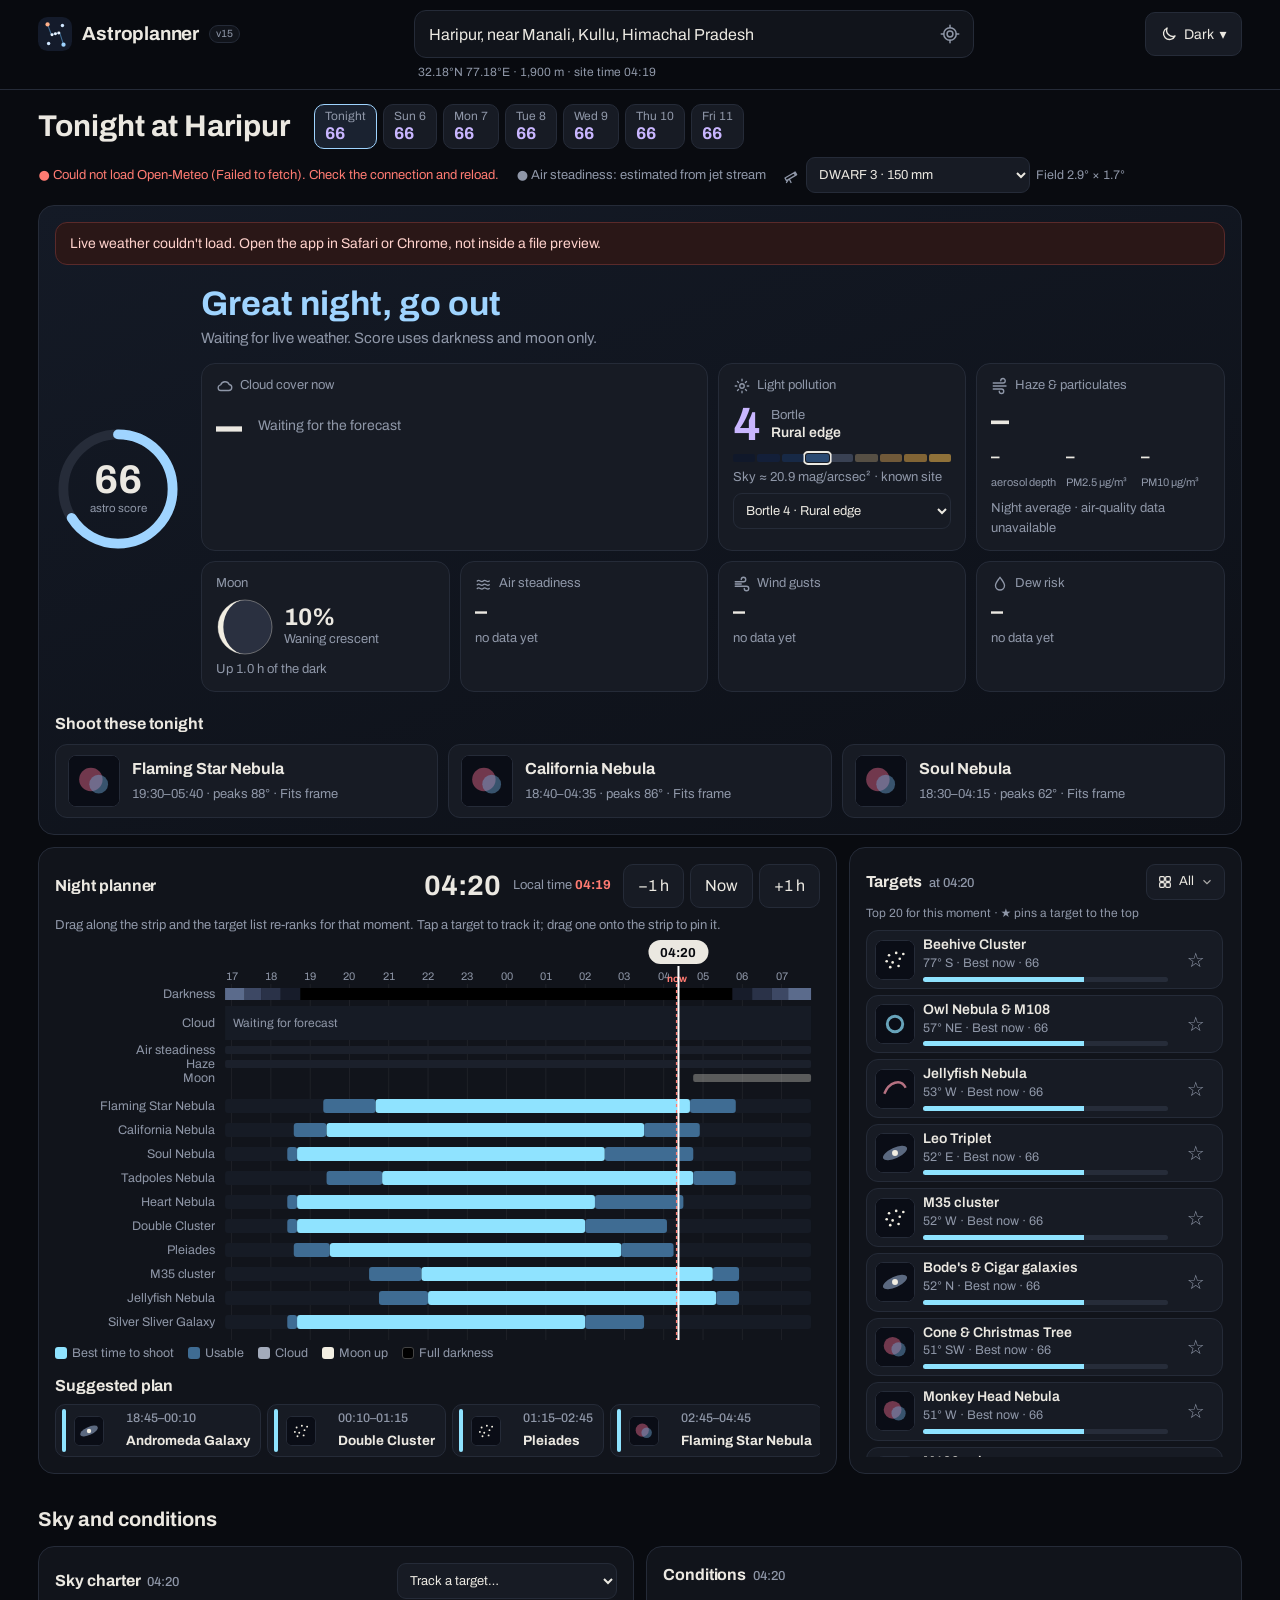
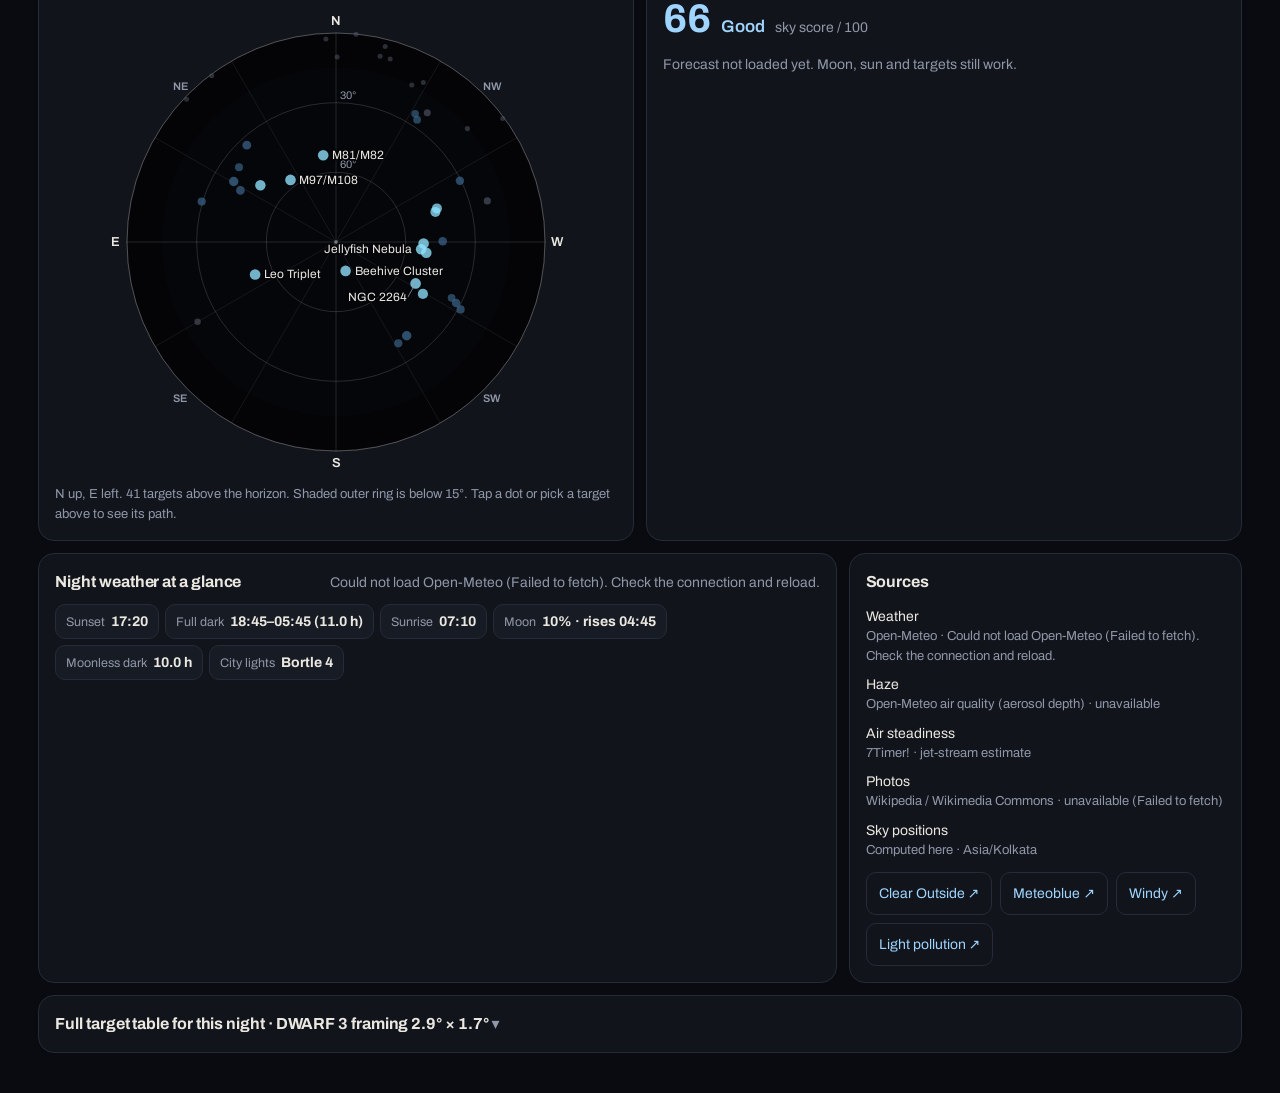
==== commit 676b64a6: "Astroplanner v15: light pollution and haze tiles, telescope picker with FOV maths, simple charter se" ====
--- a/dark-sky-planner/index.html
+++ b/dark-sky-planner/index.html
@@ -103,7 +103,7 @@
 .status{grid-column:1/-1;margin:0;display:flex;flex-wrap:wrap;gap:6px 18px;font-size:13px}.status .mut{color:var(--mut)}
 .sect{grid-column:1/-1;font-size:20px;margin:18px 0 0;font-weight:700;color:var(--ink)}
 .night .v{font-size:26px}
-@media(max-width:820px){.tiles{grid-template-columns:repeat(2,minmax(0,1fr))}}
+@media(max-width:820px){.tiles{grid-template-columns:repeat(2,minmax(0,1fr))}.kv{grid-template-columns:repeat(2,minmax(0,1fr))!important}}
 @media(max-width:600px){.hero{grid-template-columns:minmax(0,1fr);justify-items:stretch}.gauge{margin:0 auto;width:112px;height:112px}.tiles{grid-template-columns:repeat(2,minmax(0,1fr))}.verdict,.why{text-align:center}.tiles .cloudT b.big{font-size:44px}}
 .hdr2{grid-column:1/-1;display:flex;flex-wrap:wrap;align-items:center;gap:8px 18px}
 .nights{display:flex;gap:6px;overflow-x:auto;scrollbar-width:none;max-width:100%}
@@ -177,9 +177,19 @@
 .simhud{position:absolute;left:8px;top:6px;right:8px;display:flex;flex-wrap:wrap;gap:4px 10px;font-size:12px;color:#e8e8e8;text-shadow:0 1px 2px #000}
 .simmsg{position:absolute;left:0;right:0;bottom:8px;text-align:center;font-size:13px;color:#fff;text-shadow:0 1px 3px #000}
 .c-glance{grid-column:span 8}.c-src2{grid-column:span 4}
+.sel{font:inherit;font-size:13px;color:var(--ink);background:var(--panel2);border:1px solid var(--line);border-radius:9px;min-height:36px;padding:0 8px;max-width:100%}
+.domeh .sel{max-width:220px}
+.scopeBar{display:flex;align-items:center;gap:6px;flex-wrap:wrap}.scopeBar .ic{width:18px;height:18px;color:var(--mut)}.scopeBar .msg{font-size:12.5px}
+.clrS{min-height:28px;font-size:12px;padding:0 8px;border-radius:8px;margin-left:6px}
+.tiles .cloudT{grid-column:span 2}.bigT{gap:6px}.bv{display:flex;align-items:center;gap:10px}.bv .big{font-size:46px;line-height:1;font-weight:700}.bv span{font-size:13px;color:var(--mut);line-height:1.3}.bv span small{color:var(--ink);font-size:14px;font-weight:600}
+.bscale{display:grid;grid-template-columns:repeat(9,1fr);gap:2px}.bscale i{height:8px;border-radius:2px;opacity:.55}.bscale i.on{opacity:1;outline:2px solid var(--ink);outline-offset:1px}
+.pm{display:grid;grid-template-columns:repeat(3,minmax(0,1fr));gap:6px}.pm b{display:block;font-size:17px}.pm small{font-size:11px}
+.kv{grid-template-columns:repeat(3,minmax(0,1fr))!important;gap:6px!important}.kv .in{padding:7px 10px}.kv .in b{font-size:16px!important}.kv .in span,.kv .in i{font-size:12px!important}
+#cond .score .n{font-size:40px!important}#cond .score{margin-bottom:6px}#cond .layers{gap:2px}
+.simv{aspect-ratio:16/9!important}.simh{margin:14px 0 0!important}
 .c-dome{grid-column:span 5}.c-cond{grid-column:span 4}.c-best{grid-column:span 3}
 .c-ms,.c-src{grid-column:span 6}
-.dome{position:relative;aspect-ratio:1;max-height:460px;margin:0 auto}
+.dome{position:relative;aspect-ratio:1;max-height:470px;margin:0 auto}
 .dome svg{position:absolute;inset:0;width:100%;height:100%}
 .hint{color:var(--mut);font-size:13px;margin:8px 0 0}
 .score{display:flex;align-items:baseline;gap:10px;margin-bottom:10px}
@@ -240,7 +250,7 @@
 </head>
 <body>
 <header class="appbar"><div class="abin">
-  <a href="#" class="brand" id="brand" aria-label="Astroplanner, back to top"><svg class="logo" viewBox="0 0 32 32" aria-hidden="true"><rect width="32" height="32" rx="9" fill="#141b2b"/><path d="M9 7l3.5 9.5L20.5 15 24 26" fill="none" stroke="#3f6c93" stroke-width="1"/><circle cx="9" cy="7" r="2" fill="#ffb08a"/><circle cx="23" cy="8" r="1.6" fill="#cfe6ff"/><circle cx="13.2" cy="16.6" r="1.4" fill="#eaf4ff"/><circle cx="16.4" cy="15.8" r="1.4" fill="#eaf4ff"/><circle cx="19.6" cy="15" r="1.4" fill="#eaf4ff"/><circle cx="10" cy="25" r="1.6" fill="#cfe6ff"/><circle cx="24" cy="26" r="2" fill="#9fd4ff"/></svg><span class="bn">Astroplanner</span><span class="ver" id="ver">v14</span></a>
+  <a href="#" class="brand" id="brand" aria-label="Astroplanner, back to top"><svg class="logo" viewBox="0 0 32 32" aria-hidden="true"><rect width="32" height="32" rx="9" fill="#141b2b"/><path d="M9 7l3.5 9.5L20.5 15 24 26" fill="none" stroke="#3f6c93" stroke-width="1"/><circle cx="9" cy="7" r="2" fill="#ffb08a"/><circle cx="23" cy="8" r="1.6" fill="#cfe6ff"/><circle cx="13.2" cy="16.6" r="1.4" fill="#eaf4ff"/><circle cx="16.4" cy="15.8" r="1.4" fill="#eaf4ff"/><circle cx="19.6" cy="15" r="1.4" fill="#eaf4ff"/><circle cx="10" cy="25" r="1.6" fill="#cfe6ff"/><circle cx="24" cy="26" r="2" fill="#9fd4ff"/></svg><span class="bn">Astroplanner</span><span class="ver" id="ver">v15</span></a>
   <div class="search">
     <input id="q" type="search" placeholder="Search a place: Haripur, Hanle, Spiti…" autocomplete="off" role="combobox" aria-expanded="false" aria-controls="sugg" aria-label="Search location">
     <button id="geo" type="button" class="geo" aria-label="Use my location" title="Use my location"><svg class="ic" viewBox="0 0 24 24" aria-hidden="true"><circle cx="12" cy="12" r="3.5"/><circle cx="12" cy="12" r="7.5"/><path d="M12 1.5v3M12 19.5v3M1.5 12h3M19.5 12h3"/></svg></button>
@@ -252,7 +262,7 @@
       <button type="button" role="menuitemradio" data-theme-set="system"><svg class="ic" viewBox="0 0 24 24" aria-hidden="true"><rect x="3" y="4" width="18" height="12" rx="2"/><path d="M8 20h8M12 16v4"/></svg>System</button><button type="button" role="menuitemradio" data-theme-set="dark"><svg class="ic" viewBox="0 0 24 24" aria-hidden="true"><path d="M20 14.5A8 8 0 0 1 9.5 4a8 8 0 1 0 10.5 10.5z"/></svg>Dark</button><button type="button" role="menuitemradio" data-theme-set="light"><svg class="ic" viewBox="0 0 24 24" aria-hidden="true"><circle cx="12" cy="12" r="4"/><path d="M12 2v3M12 19v3M2 12h3M19 12h3M4.9 4.9l2.1 2.1M17 17l2.1 2.1M4.9 19.1 7 17M17 7l2.1-2.1"/></svg>Light</button><button type="button" role="menuitemradio" data-theme-set="red"><svg class="ic" viewBox="0 0 24 24" aria-hidden="true"><path d="M2 12s3.6-6 10-6 10 6 10 6-3.6 6-10 6S2 12 2 12z"/><circle cx="12" cy="12" r="3"/></svg>Red astro (night vision)</button></div></div>
 </div></header>
 <div class="wrap" id="top">
-<div class="topline"><h1 id="title">Tonight</h1><div class="nights" id="outlook" aria-label="Next 7 nights"></div><p class="status" id="status"></p></div>
+<div class="topline"><h1 id="title">Tonight</h1><div class="nights" id="outlook" aria-label="Next 7 nights"></div><p class="status" id="status"></p><div class="scopeBar"><svg class="ic" viewBox="0 0 24 24" aria-hidden="true"><path d="M4 16l12-7 2 3.5-12 7zM16 9l1.5-1 2 3.5-1.5 1M8 19l-2 3M10 18l2 4"/></svg><select class="sel" id="scopeSel" aria-label="Telescope"></select><select class="sel" id="focSel" aria-label="Focal length" hidden></select><select class="sel" id="senSel" aria-label="Camera sensor" hidden></select><span class="msg" id="fovTxt"></span></div></div>
 
 <main class="grid">
   <section class="box hero" id="hero"></section>
@@ -265,18 +275,18 @@
     <p class="legend"><span><i style="background:#8fe3ff"></i>Best time to shoot</span><span><i style="background:#3f6c93"></i>Usable</span><span><i style="background:var(--cloud)"></i>Cloud</span><span><i style="background:var(--moon)"></i>Moon up</span><span><i style="background:#000;border:1px solid #444"></i>Full darkness</span></p>
     <h2 style="margin:12px 0 6px">Suggested plan</h2><ol class="plan" id="plan"></ol>
   </section>
-  <section class="box c-live"><div class="liveh"><h2>Targets <small id="liveT"></small></h2><div class="dd" id="ddFilt"></div></div><p class="lnote">Top 20 for this moment · ★ pins a target to the top</p><div id="chips" hidden></div><ol class="live" id="live"></ol></section>
+  <section class="box c-live"><div class="liveh"><h2>Targets <small id="liveT"></small></h2><div class="dd" id="ddFilt"></div></div><p class="lnote">Top 20 for this moment · ★ pins a target to the top <button type="button" class="clrS" id="clrS" hidden>Clear all ★</button></p><div id="chips" hidden></div><ol class="live" id="live"></ol></section>
   
 
   <h2 class="sect">Sky and conditions</h2>
-  <section class="box c-dome c-half"><div class="domeh"><h2>Sky charter <small id="domeT"></small></h2><div class="dd dd-wide" id="ddTrack"></div><button type="button" class="clr" id="clrT" hidden aria-label="Clear tracked target">✕ Clear</button></div><div class="dome"><svg id="dome" role="img" aria-label="Sky dome, north up, east left"></svg></div><p class="hint" id="domeHint"></p><div class="sim" id="sim" hidden><div class="simv" id="simv"><div class="simbg" id="simbg"></div><img id="simImg" alt=""><div class="simcl" id="simcl"></div><div class="simfr"><span>Dwarf frame 2.9° × 1.6°</span></div><div class="simhud" id="simHud"></div><div class="simmsg" id="simMsg"></div></div><p class="hint" id="simCap"></p></div></section>
-  <section class="box c-cond c-half"><h2>Conditions <small id="condT"></small></h2><div id="cond"><p class="msg">Fetching forecast…</p></div></section>
+  <section class="box c-dome c-half"><div class="domeh"><h2>Sky charter <small id="domeT"></small></h2><select class="sel" id="track" aria-label="Track a target"></select><button type="button" class="clr" id="clrT" hidden aria-label="Clear tracked target">✕ Clear</button></div><div class="dome"><svg id="dome" role="img" aria-label="Sky dome, north up, east left"></svg></div><p class="hint" id="domeHint"></p></section>
+  <section class="box c-cond c-half"><h2>Conditions <small id="condT"></small></h2><div id="cond"><p class="msg">Fetching forecast…</p></div><h2 class="simh" id="simH" hidden>Telescope view</h2><div class="sim" id="sim" hidden><div class="simv" id="simv"><div class="simbg" id="simbg"></div><img id="simImg" alt=""><div class="simcl" id="simcl"></div><div class="simfr"><span></span></div><div class="simhud" id="simHud"></div><div class="simmsg" id="simMsg"></div></div><p class="hint" id="simCap"></p></div></section>
   
 
-  <section class="box c-glance"><div class="cath"><h2>This night at a glance</h2><span class="msg" id="hhNote"></span></div><div class="msline" id="ms"></div><div class="scroll"><table id="hh" class="hh"></table></div></section>
+  <section class="box c-glance"><div class="cath"><h2>Night weather at a glance</h2><span class="msg" id="hhNote"></span></div><div class="msline" id="ms"></div><div class="scroll"><table id="hh" class="hh"></table></div></section>
   <section class="box src c-src2"><h2>Sources</h2><ul id="src"></ul><div class="links" id="links"></div></section>
 
-  <details class="box catd"><summary><h2>Full target table for this night · Dwarf framing ~2.9° × 1.6°</h2></summary>
+  <details class="box catd"><summary><h2>Full target table for this night · <span class="scopeLbl"></span></h2></summary>
     <div class="scroll"><table class="stack" id="cat"></table></div>
     <button id="more" type="button" style="margin-top:12px"></button>
   </details>
@@ -329,7 +339,21 @@
   if(o.type==='Remnant')return {em:'Emission: Hα + OIII filaments',f:'Duo-band',why:'filaments glow in Hα and OIII; Duo-band lifts them out of the sky'};
   if(MIXED.has(o.id))return {em:'Emission + reflection',f:'Duo-band, or Astro on dark moonless nights',why:'bright Hα core with blue dust around it'};
   return {em:'Emission: Hα (H II region)',f:'Duo-band',why:'mostly hydrogen-alpha red; Duo-band works even with a bright moon'}}
-const framing=s=>s<12?'Small in frame':s<=190?'Fits frame':'Mosaic';
+/* Telescopes: field of view = 2·atan(sensor / 2·focal length) */
+const SCOPES=[{id:'dwarf3',name:'DWARF 3',f:150,w:7.68,h:4.32,az:1,dw:1},{id:'dwarf2',name:'DWARF II',f:100,w:5.57,h:3.13,az:1,dw:1},
+  {id:'s50',name:'Seestar S50',f:250,w:5.57,h:3.13,az:1},{id:'s30',name:'Seestar S30',f:150,w:5.57,h:3.13,az:1},
+  {id:'vesp2',name:'Vaonis Vespera II',f:250,w:11.14,h:6.26,az:1},{id:'vpro',name:'Vaonis Vespera Pro',f:250,w:7.07,h:7.07,az:1},
+  {id:'stellina',name:'Vaonis Stellina',f:400,w:7.37,h:4.92,az:1},{id:'origin',name:'Celestron Origin',f:335,w:7.37,h:4.92,az:1},
+  {id:'evs2',name:'Unistellar eVscope 2 / eQuinox 2',fw:.78,fh:.57,az:1},{id:'ota',name:'Telescope (OTA) + camera',az:0}];
+const FOCALS=[135,200,250,300,360,400,480,530,600,750,800,1000,1200,1500,2000];
+const SENSORS=[{id:'apsc',name:'APS-C 23.5×15.6',w:23.5,h:15.6},{id:'ff',name:'Full frame 36×24',w:36,h:24},{id:'m43',name:'Four Thirds 17.3×13',w:17.3,h:13},{id:'533',name:'ZWO ASI533 11.3×11.3',w:11.3,h:11.3},{id:'585',name:'ZWO ASI585 11.1×6.3',w:11.1,h:6.3},{id:'183',name:'ZWO ASI183 13.2×8.8',w:13.2,h:8.8}];
+let scope=store.get('scope',{id:'dwarf3',f:400,sen:'apsc'});
+const fovDeg=(d,f)=>2*Math.atan(d/(2*f))/RD;
+function FOV(){const sc=SCOPES.find(x=>x.id===scope.id)||SCOPES[0];if(sc.fw)return {w:sc.fw,h:sc.fh,sc,name:sc.name};
+  if(sc.id==='ota'){const se=SENSORS.find(x=>x.id===scope.sen)||SENSORS[0];return {w:fovDeg(se.w,scope.f),h:fovDeg(se.h,scope.f),sc,name:`${scope.f} mm + ${se.name.split(' ').slice(0,-1).join(' ')}`}}
+  return {w:fovDeg(sc.w,sc.f),h:fovDeg(sc.h,sc.f),sc,name:sc.name}}
+const fovTxt=()=>{const v=FOV();return `${v.w.toFixed(v.w<1?2:1)}° × ${v.h.toFixed(v.h<1?2:1)}°`};
+const framing=s=>{const W=FOV().w*60;return s<.07*W?'Small in frame':s<=1.08*W?'Fits frame':'Mosaic'};
 /* Real sky images: DSS2 colour cutouts by coordinates (CDS hips2fits) */
 const HIPS='https://alasky.cds.unistra.fr/hips-image-services/hips2fits?hips=CDS%2FP%2FDSS2%2Fcolor&projection=TAN&coordsys=icrs&format=jpg';
 const skyURL=(o,w,h,fov)=>`${HIPS}&width=${w}&height=${h}&fov=${fov.toFixed(2)}&ra=${o.ra.toFixed(4)}&dec=${o.dec.toFixed(4)}`;
@@ -350,7 +374,7 @@
       for(const id of chunk){let t=WIKI[id];for(let k=0;k<4&&fw[t];k++)t=fw[t];if(by[t])m[id]=by[t]}}catch(e){imgSrc='unavailable ('+e.message+')'}}
   WIMG=m;const n=Object.keys(m).length;if(n){store.set('wimg2',{t:Date.now(),m});imgSrc=n+' of '+ids.length+' loaded'}applyImgs();safe(renderSrc,'sources')}
 const thumbDSS=(o,px=44)=>`<img class="thumb" loading="lazy" width="${px}" height="${px}" alt="" src="${skyURL(o,px*2,px*2,clamp(o.size/60*1.6,.2,4))}" onerror="this.classList.add('nf')">`;
-const fitF=s=>s<6?.5:s<12?.72:s<=190?1:.8;
+const fitF=s=>{const W=FOV().w*60;return s<.035*W?.5:s<.07*W?.72:s<=1.08*W?1:.8};
 
 /* ---------- State ---------- */
 const HARIPUR={name:'Haripur',sub:'near Manali, Kullu, Himachal Pradesh',lat:32.18,lon:77.18,elev:1900,tz:'Asia/Kolkata'};
@@ -369,7 +393,7 @@
 function nightNoon(i){return baseNoon()+i*864e5}
 
 /* ---------- Weather lookup ---------- */
-const F=['cc','lo','mi','hi','rh','dp','tp','ws','wg','pp','vis','jet','aod'];
+const F=['cc','lo','mi','hi','rh','dp','tp','ws','wg','pp','vis','jet','aod','pm25','pm10'];
 function wxAt(t){if(!wx||t<wx[0].t||t>wx[wx.length-1].t)return null;let i=0;while(i<wx.length-2&&wx[i+1].t<=t)i++;
   const a=wx[i],b=wx[i+1]||a,f=b.t>a.t?(t-a.t)/(b.t-a.t):0,o={};for(const k of F)o[k]=a[k]==null||b[k]==null?(a[k]??b[k]):a[k]+(b[k]-a[k])*f;return o}
 function svAt(t){if(!sv)return null;let best=null,d=1e15;for(const s of sv){const x=Math.abs(s.t-t);if(x<d){d=x;best=s}}return d<=2*HR?best:null}
@@ -452,6 +476,18 @@
   return `<svg width="${size}" height="${size}" viewBox="0 0 ${size} ${size}" aria-hidden="true"><circle cx="${c}" cy="${c}" r="${R}" fill="#2a3040"/>${k>.02?`<path d="M${c} ${c-R}A${R} ${R} 0 0 ${ls} ${c} ${c+R}A${rx.toFixed(2)} ${R} 0 0 ${ts} ${c} ${c-R}z" fill="#f2eee2"/>`:''}<circle cx="${c}" cy="${c}" r="${R}" fill="none" stroke="#f2eee2" stroke-opacity=".35"/></svg>`}
 const steadyWord=(see,jet)=>see?(see<=3?'Steady':see<=5?'Fair':'Unsteady'):jet!=null?(jet<70?'Steady':jet<120?'Fair':'Unsteady'):'–';
 const steadySub={Steady:'stars stay sharp',Fair:'slight blur on small targets',Unsteady:'stars twinkle and blur','–':'no data yet'};
+const SQM=[0,21.9,21.6,21.4,20.9,20.0,19.2,18.6,18.2,17.8];
+function lightTile(){const b=bortleInfo(),segs=Array.from({length:9},(_,i)=>`<i class="${i+1===b.v?'on':''}" style="background:${['#0b1530','#10224a','#183463','#2b4a72','#55607a','#8a7a5e','#b98d4a','#d9a043','#f2b84a'][i]}"></i>`).join('');
+  return `<div class="tile bigT"><div class="th">${ic('<circle cx="12" cy="12" r="3"/><path d="M12 3v2M12 19v2M3 12h2M19 12h2M6 6l1.4 1.4M16.6 16.6 18 18M6 18l1.4-1.4M16.6 7.4 18 6"/>')}<span>Light pollution</span></div>
+  <div class="bv"><b class="big ${b.v<=3?'go':b.v<=5?'maybe':'poor'}">${b.v}</b><span>Bortle<br><small>${esc(BDESC[b.v])}</small></span></div>
+  <div class="bscale" aria-label="Bortle scale 1 to 9">${segs}</div><small>Sky ≈ ${SQM[b.v]} mag/arcsec² · ${esc(b.src)}</small>
+  <select class="sel" id="bSel" aria-label="Set light pollution level">${BDESC.slice(1).map((d,i)=>`<option value="${i+1}"${i+1===b.v?' selected':''}>Bortle ${i+1} · ${d}</option>`).join('')}</select></div>`}
+function hazeTile(){let dk=N.steps.filter(x=>x.sun<=-12&&x.w&&x.w.aod!=null);const av=k=>dk.length?dk.reduce((a,x)=>a+(x.w[k]??0),0)/dk.length:null;
+  const a=av('aod'),p2=av('pm25'),p10=av('pm10'),w=hazeWord(a);
+  return `<div class="tile bigT"><div class="th">${ic('<path d="M3 8h13a3 3 0 1 0-3-3M3 12h17M3 16h11a3 3 0 1 1-3 3"/>')}<span>Haze &amp; particulates</span></div>
+  <div class="bv"><b class="big ${a==null?'':a<.1?'go':a<.2?'maybe':'poor'}" style="font-size:${a==null?36:30}px">${a==null?'–':w}</b></div>
+  <div class="pm"><span><b>${a==null?'–':a.toFixed(2)}</b><small>aerosol depth</small></span><span><b>${p2==null?'–':Math.round(p2)}</b><small>PM2.5 µg/m³</small></span><span><b>${p10==null?'–':Math.round(p10)}</b><small>PM10 µg/m³</small></span></div>
+  <small>Night average · ${a==null?'air-quality data '+esc(aodInfo):'Open-Meteo air quality (CAMS)'}</small></div>`}
 function cloudTile(s){const now=Date.now(),live=now>=N.t0&&now<=N.t1,t=live?now:(N.d0??N.t0),w=wxAt(t);
   const hrs=wx?wx.filter(x=>x.t>=N.t0-30*MIN&&x.t<=N.t1):[];
   const bars=hrs.map(x=>`<i class="${sunAlt(x.t)<=-18?'dk':''}"><b style="height:${Math.max(3,Math.round(x.cc))}%"></b></i>`).join('');
@@ -467,7 +503,7 @@
   $('#hero').innerHTML=`${wx||!wxInfo.startsWith('Could')?'':`<div class="banner">Live weather couldn't load. Open the app in Safari or Chrome, not inside a file preview.</div>`}
   <div class="gauge" role="img" aria-label="Astro score ${s.score} out of 100"><svg viewBox="0 0 180 180"><circle cx="90" cy="90" r="78" fill="none" stroke="#262c39" stroke-width="14"/><circle cx="90" cy="90" r="78" fill="none" style="stroke:${col}" stroke-width="14" stroke-linecap="round" stroke-dasharray="${(C*s.score/100).toFixed(1)} ${C.toFixed(1)}"/></svg><div class="n"><b>${s.score}</b><span>astro score</span></div></div>
   <div class="mid"><p class="verdict ${s.cls}">${s.label}</p><p class="why">${why}</p>
-  <div class="tiles">${cloudTile(s)}
+  <div class="tiles">${cloudTile(s)}${lightTile()}${hazeTile()}
   <div class="tile moonT"><div class="th"><span>Moon</span></div><div class="mrow">${moonIcon(m,s.waxing,58)}<div><b>${Math.round(m*100)}%</b><small>${phaseName(m,s.waxing)}</small></div></div><small>${s.mUp>0?`Up ${s.mUp.toFixed(1)} h of the dark`:'Below horizon all dark'}</small></div>
   ${tile(icon('air'),'Air steadiness',sw,steadySub[sw],sw==='Steady'?'go':sw==='Fair'?'maybe':sw==='Unsteady'?'poor':'')}
   ${tile(icon('wind'),'Wind gusts',s.gst==null?'–':Math.round(s.gst)+' km/h',s.gst==null?'no data yet':s.gst>30?'may shake the mount':'calm enough',s.gst>30?'poor':'')}
@@ -509,20 +545,20 @@
    :`N up, E left. ${vis.length} targets above the horizon. Shaded outer ring is below 15°. Tap a dot or pick a target above to see its path.`}
 /* Telescope view: the Dwarf frame on an alt-az mount. The target stays centred while the field rotates by the parallactic angle. */
 function paraAng(o,t){const H=norm(280.46061837+360.98564736629*(jd(t)-2451545)+loc.lon)-o.ra;return Math.atan2(sn(H),Math.tan(loc.lat*RD)*cs(o.dec)-sn(o.dec)*cs(H))/RD}
-function renderSim(sel,st){const box=$('#sim');if(!sel){box.hidden=true;return}box.hidden=false;
+function renderSim(sel,st){const box=$('#sim');$('#simH').hidden=!sel;if(!sel){box.hidden=true;return}box.hidden=false;
   const im=$('#simImg'),src=WIMG[sel.id]?WIMG[sel.id].replace(/\/\d+px-/,'/640px-'):ph(sel);
   if(im.dataset.id!==sel.id){im.dataset.id=sel.id;im.onerror=function(){this.onerror=null;this.src=WIMG[sel.id]||ph(sel)};im.src=src;im.alt=sel.name}
-  const alt=sel.alt[idx],az=sel.az[idx],k0=Math.max(0,N.steps.findIndex((x,k)=>sel.alt[k]>15&&x.sun<=-12)),q0=paraAng(sel,N.steps[k0].t),q=paraAng(sel,st.t),rot=q-q0,sc=sel.sc[idx];
-  const wPct=clamp(sel.size*1.6/264*100,8,220);im.style.width=wPct+'%';
+  const alt=sel.alt[idx],az=sel.az[idx],k0=Math.max(0,N.steps.findIndex((x,k)=>sel.alt[k]>15&&x.sun<=-12)),q0=paraAng(sel,N.steps[k0].t),q=paraAng(sel,st.t),rot=FOV().sc.az?q-q0:0,sc=sel.sc[idx];
+  const V=FOV(),wPct=clamp(sel.size*1.6/(V.w*60*1.5)*100,4,260);im.style.width=wPct+'%';const fr=$('.simfr');fr.style.aspectRatio=(V.w/V.h).toFixed(3);fr.style.width=(V.w/V.h>=1.6?66.6:66.6*(V.w/V.h)/1.78)+'%';fr.querySelector('span').textContent=`${V.name} · ${fovTxt()}`;
   im.style.transform=`translate(-50%,-50%) rotate(${rot.toFixed(1)}deg)`;
   const dk=darkF(st.sun),m=st.moon,mUp=m.alt>0,mSep=mUp?angSep(sel.ra,sel.dec,m.ra,m.dec):180;
   const base=st.sun>-.83?'#4a5d82':dk===0?'#27324a':dk<1?'#121826':'#04060b',glow=mUp?clamp(m.illum*(1-mSep/120),0,1)*.55:0;
   $('#simbg').style.background=`radial-gradient(120% 90% at ${mSep<60?'85% 10%':'50% -40%'},rgba(190,200,225,${glow.toFixed(2)}),transparent 70%),${base}`;
   $('#simcl').style.opacity=st.w?(st.w.cc/100*.85).toFixed(2):0;
   im.style.opacity=alt<=0?0:clamp((alt-3)/25,.25,1)*(dk<1?.6:1);
-  $('#simHud').innerHTML=`<span>${fmtT(st.t)}</span><span>Alt ${Math.round(alt)}° · ${dir(az)}</span><span>Field turned ${rot>=0?'+':''}${rot.toFixed(0)}° since ${fmtT(N.steps[k0].t)}</span><span>${LV(sc)===2?'Best':LV(sc)===1?'Usable':'Poor'} · ${sc}</span>`;
+  $('#simHud').innerHTML=`<span>${fmtT(st.t)}</span><span>Alt ${Math.round(alt)}° · ${dir(az)}</span><span>${FOV().sc.az?`Field turned ${rot>=0?'+':''}${rot.toFixed(0)}° since ${fmtT(N.steps[k0].t)}`:'Equatorial mount: no field rotation'}</span><span>${LV(sc)===2?'Best':LV(sc)===1?'Usable':'Poor'} · ${sc}</span>`;
   $('#simMsg').textContent=alt<=0?`Below the horizon${sel.win?' · best '+fmtT(sel.win[0])+'–'+fmtT(sel.win[1]):''}`:st.sun>-12?'Sky still bright':alt<15?'Very low: haze and terrain':st.w&&st.w.cc>60?'Clouded out':'';
-  $('#simCap').textContent=`Simulated Dwarf view of ${sel.name}. Drag the night planner: the target stays centred while the field slowly turns (alt-az mount), the sky darkens, and moonlight and cloud come and go. Photo: Wikipedia, scaled to the target's ${sel.size}′ size.`}
+  $('#simCap').textContent=`Simulated ${FOV().name} view of ${sel.name}: frame ${fovTxt()}, from focal length and sensor size. ${FOV().sc.az?'On an alt-az mount the field turns through the night (parallactic angle).':'On an equatorial mount the field stays fixed.'} Photo scaled to the catalogue size of ${sel.size}′, so treat framing as approximate.`}
 function runs(arr){const out=[];let a=0;for(let k=1;k<=arr.length;k++)if(k===arr.length||arr[k]!==arr[a]){out.push([a,k,arr[a]]);a=k}return out}
 const roD=new ResizeObserver(drawDome);roD.observe($('#dome'));
 $('#dome').addEventListener('click',e=>{const r=$('#dome').getBoundingClientRect(),x=e.clientX-r.left,y=e.clientY-r.top;let best=null,d=22;for(const p of domePts){const dd=Math.hypot(p.x-x,p.y-y);if(dd<d){d=dd;best=p}}selectT(best?best.id:null)});
@@ -534,9 +570,9 @@
   if(!w){$('#cond').innerHTML=h+`<p class="msg">${wx?'Outside the forecast range for this time.':'Forecast not loaded yet. Moon, sun and targets still work.'}</p>`;return}
   const dm=w.tp-w.dp,jet=w.jet,see=s?SEE[s.see]:jet==null?'–':jet<70?'Likely steady':jet<120?'Average':'Likely poor';
   h+=`<div class="in" style="margin-bottom:8px"><span class="msg">Cloud ${Math.round(w.cc)}%</span><div class="layers">${[['Low',w.lo],['Mid',w.mi],['High',w.hi]].map(([k,v])=>`<div class="layer"><span>${k}</span><div class="bar"><i style="width:${Math.round(v??0)}%"></i></div><span>${v==null?'–':Math.round(v)+'%'}</span></div>`).join('')}</div></div>`;
-  h+=`<div class="kv">${cell('Air steadiness',steadyWord(s?.see,jet),s?SEE[s.see]+' blur · 7Timer':'estimated from jet stream')}${cell('Sky clarity',s?TRN[s.tr]:'–',s?'7Timer':'')}${cell('Dew margin',dm.toFixed(1)+' °C',dm<2.5?'Dew likely: heater on':'Air minus dew point',dm<2.5)}${cell('Humidity',Math.round(w.rh)+'%','')}${cell('Wind',Math.round(w.ws)+' km/h','gusts '+Math.round(w.wg)+' km/h',w.wg>30)}${cell('Jet stream',jet==null?'–':Math.round(jet)+' km/h','250 hPa',jet>120)}${cell('Haze',hazeWord(w.aod),w.aod==null?'aerosol data '+aodInfo:'aerosol depth '+w.aod.toFixed(2),w.aod>=.4)}<div class="in"><span>City lights</span><b>Bortle ${bortle()}</b><i>${esc(BDESC[bortle()])} · ${esc(bortleInfo().src)}</i><div class="dd" id="ddB" style="margin-top:6px"></div></div>${cell('Temperature',Math.round(w.tp)+' °C','')}${cell('Rain chance',w.pp==null?'–':Math.round(w.pp)+'%','',w.pp>30)}</div>`;
-  $('#cond').innerHTML=h;
-  dd($('#ddB'),{value:String(bortle()),aria:'Set city lights level',label:()=>'Set level',items:BDESC.slice(1).map((d,i)=>({v:String(i+1),label:`Bortle ${i+1} · ${d}`,icon:`<svg class="ic" viewBox="0 0 24 24" aria-hidden="true"><circle cx="12" cy="12" r="${3+i}" fill="#ffd27a" fill-opacity="${(.08*(i+1)).toFixed(2)}" stroke="none"/><circle cx="12" cy="12" r="2" fill="#fff" stroke="none"/></svg>`})),onPick:v=>{const b=store.get('bortle',{});b[bkey()]=+v;store.set('bortle',b);rebuild(true)}})}
+  h+=`<div class="kv">${cell('Air steadiness',steadyWord(s?.see,jet),s?SEE[s.see]+' blur · 7Timer':'estimated from jet stream')}${s?cell('Sky clarity',TRN[s.tr],'7Timer'):''}${cell('Dew margin',dm.toFixed(1)+' °C',dm<2.5?'Dew likely: heater on':'Air minus dew point',dm<2.5)}${cell('Humidity',Math.round(w.rh)+'%','')}${cell('Wind',Math.round(w.ws)+' km/h','gusts '+Math.round(w.wg)+' km/h',w.wg>30)}${cell('Jet stream',jet==null?'–':Math.round(jet)+' km/h','250 hPa',jet>120)}${cell('Haze',hazeWord(w.aod),w.aod==null?'aerosol data '+aodInfo:'aerosol depth '+w.aod.toFixed(2),w.aod>=.4)}${cell('Temperature',Math.round(w.tp)+' °C','')}${cell('Rain chance',w.pp==null?'–':Math.round(w.pp)+'%','',w.pp>30)}</div>`;
+  $('#cond').innerHTML=h}
+
 
 /* ---------- Render: best now ---------- */
 function renderBest(){if(!$('#best'))return;const st=N.steps[idx];const L=N.tg.map(o=>({o,sc:o.sc[idx],alt:o.alt[idx],az:o.az[idx]})).filter(v=>v.sc>0).sort((a,b)=>b.sc-a.sc).slice(0,6);
@@ -585,9 +621,7 @@
     :`<li><button type="button" data-k="${p.k0}" class="rest"><i class="b0"></i><span><span class="tm">${fmtT(p.t0)}–${fmtT(p.t1)}</span><b>Rest or process data</b><small>Nothing scores well: cloud or moon</small></span></button></li>`).join('')
   :'<li class="msg">No full darkness this night.</li>'}
 function renderTrack(){const L=[...N.tg].sort((a,b)=>b.sum-a.sum);
-  dd($('#ddTrack'),{value:selId||'',aria:'Track a target',label:c=>c.v?c.label:'Track a target',
-    items:[{v:'',label:'No target (show all)',icon:ic('<circle cx="12" cy="12" r="8"/><path d="M8 8l8 8"/>')},...L.map(o=>({v:o.id,label:o.name,sub:o.win?`best ${fmtT(o.win[0])}–${fmtT(o.win[1])}`:'poor this night',icon:`<img class="ti" src="${esc(imgFor(o))}" alt="" loading="lazy">`}))],onPick:v=>selectT(v||null)});
-  $('#clrT').hidden=!selId}
+  $('#track').innerHTML=`<option value="">Track a target…</option>`+L.map(o=>`<option value="${esc(o.id)}"${o.id===selId?' selected':''}>${esc(o.name)}${o.win?' · '+fmtT(o.win[0])+'–'+fmtT(o.win[1]):''}</option>`).join('');$('#clrT').hidden=!selId}
 function selectT(id,k){selId=id||null;if(k!=null)idx=clamp(k,0,N.steps.length-1);safe(drawTL,'timeline');safe(renderPlan,'plan');safe(renderTrack,'track');safe(()=>setIdx(idx),'time')}
 /* Drag a target from the list onto the strip to pin it */
 document.addEventListener('dragstart',e=>{const li=e.target.closest&&e.target.closest('#live li[data-id]');if(li){e.dataTransfer.setData('text/plain',li.dataset.id);e.dataTransfer.effectAllowed='copy'}});
@@ -624,6 +658,13 @@
   const o=e.target.closest('.ddp [data-v]');if(o){const host=o.closest('.dd');o.parentElement.hidden=true;host._pick&&host._pick(o.dataset.v);return}
   open.forEach(x=>{x.hidden=true;x.previousElementSibling.setAttribute('aria-expanded','false')})});
 document.addEventListener('keydown',e=>{if(e.key==='Escape')document.querySelectorAll('.ddp:not([hidden])').forEach(x=>x.hidden=true)});
+function renderScope(){$('#scopeSel').innerHTML=SCOPES.map(x=>`<option value="${x.id}"${x.id===scope.id?' selected':''}>${esc(x.name)}${x.f?' · '+x.f+' mm':''}</option>`).join('');
+  const ota=scope.id==='ota';$('#focSel').hidden=!ota;$('#senSel').hidden=!ota;
+  $('#focSel').innerHTML=FOCALS.map(f=>`<option value="${f}"${f===+scope.f?' selected':''}>${f} mm</option>`).join('');
+  $('#senSel').innerHTML=SENSORS.map(x=>`<option value="${x.id}"${x.id===scope.sen?' selected':''}>${esc(x.name)}</option>`).join('');
+  $('#fovTxt').textContent='Field '+fovTxt();document.querySelectorAll('.scopeLbl').forEach(e=>e.textContent=FOV().name+' framing '+fovTxt())}
+function setScope(p){scope={...scope,...p};store.set('scope',scope);rebuild(true)}
+$('#scopeSel').addEventListener('change',e=>setScope({id:e.target.value}));$('#focSel').addEventListener('change',e=>setScope({f:+e.target.value}));$('#senSel').addEventListener('change',e=>setScope({sen:e.target.value}));
 function renderFilt(){dd($('#ddFilt'),{value:filt,aria:'Filter targets',items:Object.keys(FILTERS).map(k=>({v:k,label:k==='My plan'?`My plan (${fav.size})`:k,icon:ic(FI[k])})),onPick:v=>{filt=v;renderCat();renderFilt();updateLive()}})}
 /* Live target list beside the timeline: re-ranks for the cursor time while dragging */
 let LIVE=new Map();
@@ -632,7 +673,7 @@
     li.innerHTML=`${thumb(o,40)}<div><span class="nm">${esc(o.name)}</span><small class="ld"></small><div class="bar"><i></i></div></div><button class="star" type="button" data-fav="${esc(o.id)}" aria-label="Star ${esc(o.name)}"></button>`;
     LIVE.set(o.id,{li,o,ld:li.querySelector('.ld'),bar:li.querySelector('.bar i'),star:li.querySelector('.star')});ol.appendChild(li)}
   updateLive()}
-function updateLive(){if(!N||!LIVE.size)return;$('#liveT').textContent='at '+fmtT(N.steps[idx].t);const f=FILTERS[filt];
+function updateLive(){if(!N||!LIVE.size)return;$('#clrS').hidden=!fav.size;$('#clrS').textContent=`Clear all ★ (${fav.size})`;$('#liveT').textContent='at '+fmtT(N.steps[idx].t);const f=FILTERS[filt];
   const S=[...LIVE.values()].filter(v=>f(v.o)).sort((a,b)=>(fav.has(b.o.id)-fav.has(a.o.id))||(b.o.sc[idx]-a.o.sc[idx])||(b.o.alt[idx]-a.o.alt[idx]));
   const L=S.slice(0,Math.max(20,S.filter(v=>fav.has(v.o.id)).length));
   const ol=$('#live'),show=new Set(L.map(v=>v.o.id));
@@ -656,7 +697,7 @@
 function setIdx(i){idx=clamp(Math.round(i),0,N.steps.length-1);moveCursor();safe(updateLive,'targets');drawDome();renderCond();renderBest();markHH()}
 function defaultIdx(){const now=Date.now();if(now>=N.t0&&now<=N.t1)return (now-N.t0)/STEP;const t=N.d0?N.d0+HR:N.t0+3*HR;return (t-N.t0)/STEP}
 function rebuild(keepT){const keep=keepT&&N?N.steps[idx].t-N.noon:null;N=buildNight(nightI);if(selId&&!N.tg.some(o=>o.id===selId))selId=null;
-  for(const [f,n] of [[renderHead,'header'],[renderHero,'score'],[renderOutlook,'outlook'],[renderMS,'sun/moon'],[renderSrc,'sources'],[renderCat,'targets'],[renderFilt,'filter'],[buildLive,'live'],[renderHH,'hourly'],[drawTL,'timeline'],[renderPlan,'plan'],[renderTrack,'track'],[renderNowChip,'now']])safe(f,n);
+  for(const [f,n] of [[renderHead,'header'],[renderHero,'score'],[renderOutlook,'outlook'],[renderMS,'sun/moon'],[renderSrc,'sources'],[renderScope,'scope'],[renderCat,'targets'],[renderFilt,'filter'],[buildLive,'live'],[renderHH,'hourly'],[drawTL,'timeline'],[renderPlan,'plan'],[renderTrack,'track'],[renderNowChip,'now']])safe(f,n);
   safe(()=>setIdx(keep!=null?(N.noon+keep-N.t0)/STEP:defaultIdx()),'time');renderStatus()}
 function renderStatus(){const ok=wx&&wx.length,sv7=sv&&sv.length,busy=wxInfo==='loading…';
   document.body.classList.toggle('busy',busy);
@@ -675,8 +716,8 @@
       if(tok!==wtok)return;const s=String(j.init),init=Date.UTC(+s.slice(0,4),+s.slice(4,6)-1,+s.slice(6,8),+s.slice(8,10));
       sv=j.dataseries.map(d=>({t:init+d.timepoint*HR,see:d.seeing,tr:d.transparency,cc7:d.cloudcover})).filter(d=>d.see>0);svInfo='Model run '+fmtD(init,{day:'numeric',month:'short',hour:'2-digit',minute:'2-digit',timeZone:'UTC'})+' UTC';return}catch(e){}}
     if(tok!==wtok)return;svInfo='Unavailable right now; seeing is estimated from the jet stream instead'})();
-  const p3=getJSON(`https://air-quality-api.open-meteo.com/v1/air-quality?latitude=${lat}&longitude=${lon}&hourly=aerosol_optical_depth,dust&timezone=GMT&past_days=1&forecast_days=5`).then(j=>{if(tok!==wtok)return;const h=j.hourly;aod=new Map(h.time.map((t,i)=>[Date.parse(t+':00Z'),h.aerosol_optical_depth[i]]));aodInfo='live'}).catch(e=>{aodInfo='unavailable'});
-  const merge=()=>{if(wx&&aod)for(const x of wx)x.aod=aod.get(x.t)??null};
+  const p3=getJSON(`https://air-quality-api.open-meteo.com/v1/air-quality?latitude=${lat}&longitude=${lon}&hourly=aerosol_optical_depth,dust,pm2_5,pm10&timezone=GMT&past_days=1&forecast_days=5`).then(j=>{if(tok!==wtok)return;const h=j.hourly;aod=new Map(h.time.map((t,i)=>[Date.parse(t+':00Z'),{a:h.aerosol_optical_depth[i],p2:h.pm2_5?.[i],p10:h.pm10?.[i]}]));aodInfo='live'}).catch(e=>{aodInfo='unavailable'});
+  const merge=()=>{if(wx&&aod)for(const x of wx){const v=aod.get(x.t);x.aod=v?.a??null;x.pm25=v?.p2??null;x.pm10=v?.p10??null}};
 Promise.allSettled([p1,p3]).then(()=>{if(tok!==wtok)return;merge();safe(()=>rebuild(true),'redraw')});
   p1.then(()=>{if(tok===wtok)safe(()=>rebuild(true),'redraw')});renderStatus();p2.then(()=>{if(tok===wtok)safe(()=>rebuild(true),'redraw')});renderStatus()}
 function setLoc(l){loc=l;store.set('loc',loc);nightI=0;wx=null;sv=null;wxInfo='loading…';svInfo='loading…';q.value=fullName();safe(()=>rebuild(false),'start');loadWeather();window.scrollTo({top:0,behavior:'smooth'})}
@@ -694,11 +735,11 @@
   $('#mCred').innerHTML=p?(p.page?`Photo ${mI+1}/${mPhotos.length}: ${esc(p.by)} · ${esc(p.lic)} · <a href="${esc(p.page)}" target="_blank" rel="noopener">Wikimedia Commons ↗</a>`:`Photo ${mI+1}/${mPhotos.length}: ${esc(p.by)}`):''}
 async function openModal(id){const o=N.tg.find(t=>t.id===id)||CAT.find(t=>t.id===id);if(!o)return;const k=kind(o);
   $('#mTitle').textContent=`${o.name} · ${o.id}`;
-  $('#mInfo').innerHTML=`<div class="tags"><span>${esc(o.type)}</span><span>${esc(k.em)}</span><span class="fl">Dwarf filter: ${esc(k.f)}</span><span>${o.size}′ · ${framing(o.size).toLowerCase()}</span>${o.mag!=null?`<span>mag ${o.mag}</span>`:''}${o.win?`<span>Best ${fmtT(o.win[0])}–${fmtT(o.win[1])}</span>`:''}</div><p>${esc(k.why[0].toUpperCase()+k.why.slice(1))}.</p>`;
+  $('#mInfo').innerHTML=`<div class="tags"><span>${esc(o.type)}</span><span>${esc(k.em)}</span><span class="fl">${FOV().sc.dw?'Dwarf filter: '+esc(k.f):'Suggested filter: '+esc(k.f.replace('Duo-band','Dual-band Hα+OIII').replace(/^Astro$/,'Broadband (UV/IR cut)').replace('or Astro','or broadband'))}</span><span>${o.size}′ · ${framing(o.size).toLowerCase()}</span>${o.mag!=null?`<span>mag ${o.mag}</span>`:''}${o.win?`<span>Best ${fmtT(o.win[0])}–${fmtT(o.win[1])}</span>`:''}</div><p>${esc(k.why[0].toUpperCase()+k.why.slice(1))}.</p>`;
   $('#modal').hidden=false;document.body.style.overflow='hidden';$('#car').innerHTML='<figure><span class="ld">Loading photos…</span></figure>';$('#mDots').innerHTML='';$('#mCred').textContent='';$('#mClose').focus();
   let ph=[];try{ph=await commons(o)}catch(e){}
   if(WIMG[o.id]&&!ph.some(p=>p.src.split('/').pop().replace(/^\d+px-/,'')===WIMG[o.id].split('/').pop().replace(/^\d+px-/,'')))ph.unshift({src:WIMG[o.id].replace(/\/\d+px-/,'/1100px-'),fb:WIMG[o.id],page:'https://en.wikipedia.org/wiki/'+encodeURIComponent(WIKI[o.id]||o.name),by:'Wikipedia lead image',lic:'free licence'});
-  ph=ph.slice(0,5);ph.push({src:skyURL(o,1100,688,2.93),by:'Digitized Sky Survey (DSS2) via CDS, at Dwarf framing 2.9° × 1.6°',lic:'survey image',page:'https://aladin.cds.unistra.fr/'});
+  ph=ph.slice(0,5);ph.push({src:skyURL(o,1100,Math.round(1100*FOV().h/FOV().w),FOV().w),by:`Digitized Sky Survey (DSS2) via CDS, framed like ${FOV().name} (${fovTxt()})`,lic:'survey image',page:'https://aladin.cds.unistra.fr/'});
   mPhotos=ph;mI=0;
   $('#car').innerHTML=ph.map((p,i)=>`<figure><img src="${esc(p.src)}" alt="${esc(o.name)} photo ${i+1}" ${p.fb?`data-fb="${esc(p.fb)}"`:''} onerror="if(this.dataset.fb){this.src=this.dataset.fb;this.removeAttribute('data-fb')}else{this.replaceWith(Object.assign(document.createElement('span'),{className:'ld',textContent:'This photo could not load'}))}"></figure>`).join('');
   $('#mDots').innerHTML=ph.map(()=>'<i></i>').join('');updDots()}
@@ -737,6 +778,9 @@
 tw.addEventListener('dragover',e=>{e.preventDefault();tw.classList.add('drop')});tw.addEventListener('dragleave',()=>tw.classList.remove('drop'));
 tw.addEventListener('drop',e=>{e.preventDefault();tw.classList.remove('drop');const id=e.dataTransfer.getData('text/plain');if(!N.tg.some(o=>o.id===id))return;fav.add(id);store.set('fav',[...fav]);renderCat();selectT(id)});
 $('#clrT').addEventListener('click',()=>selectT(null));
+$('#track').addEventListener('change',e=>selectT(e.target.value||null));
+$('#clrS').addEventListener('click',()=>{fav.clear();store.set('fav',[]);renderCat();renderFilt();drawTL();drawDome();renderPlan();updateLive()});
+document.addEventListener('change',e=>{if(e.target.id==='bSel'){const b=store.get('bortle',{});b[bkey()]=+e.target.value;store.set('bortle',b);rebuild(true)}});
 $('#outlook').addEventListener('click',e=>{const b=e.target.closest('[data-i]');if(!b)return;nightI=+b.dataset.i;rebuild(true)});
 document.addEventListener('click',e=>{const ps=e.target.closest('#plan [data-k]');if(ps){selectT(ps.dataset.sel||selId,+ps.dataset.k);return}
   const b=e.target.closest('[data-fav]');if(b){const id=b.dataset.fav;fav.has(id)?fav.delete(id):fav.add(id);store.set('fav',[...fav]);renderCat();renderFilt();renderBest();drawTL();drawDome();renderPlan();updateLive();return}
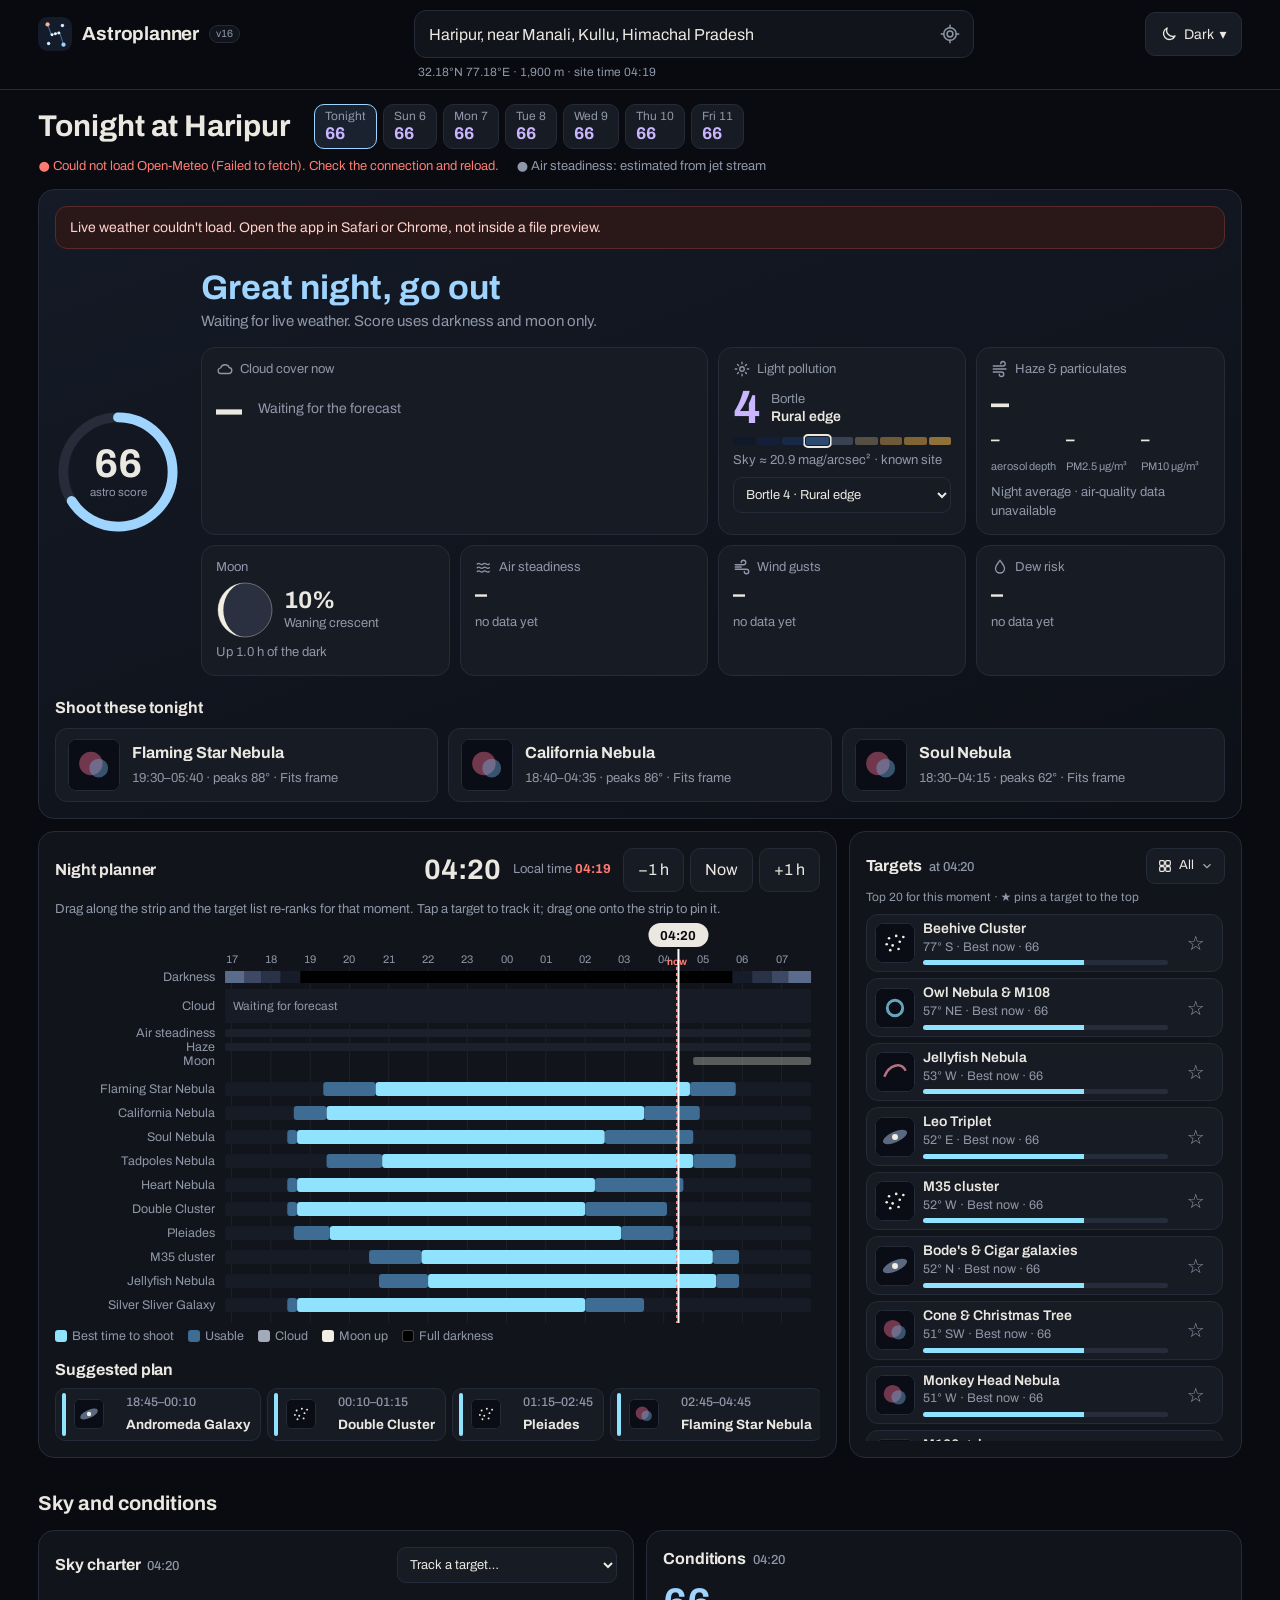
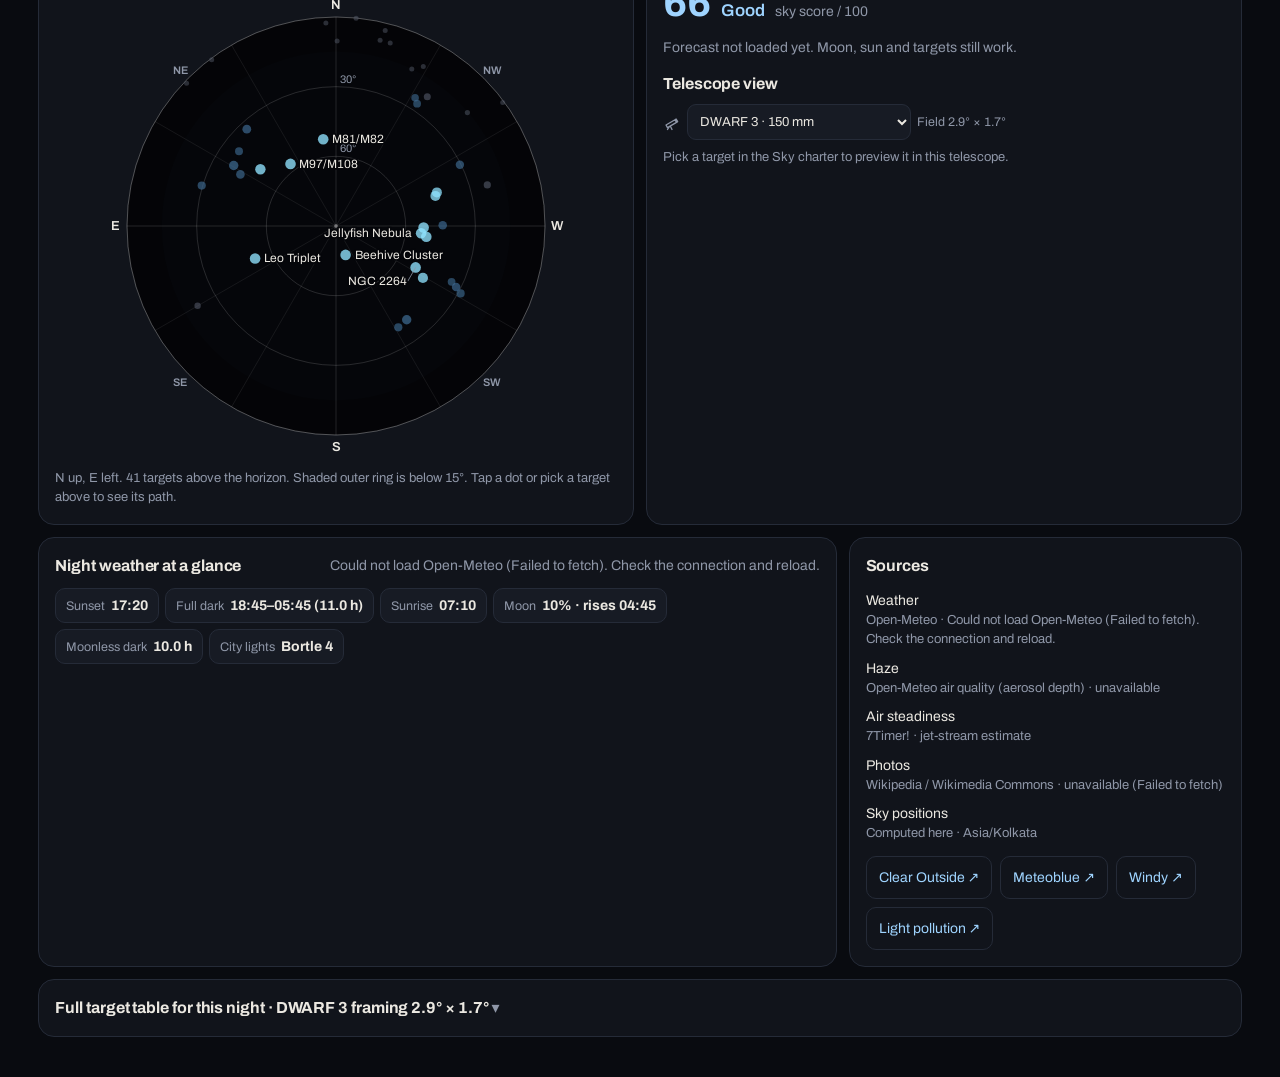
==== commit 85d4d689: "Astroplanner v16: telescope picker moved into the telescope view Co-Authored-By: Claude Opus 5.5 <no" ====
--- a/dark-sky-planner/index.html
+++ b/dark-sky-planner/index.html
@@ -179,7 +179,7 @@
 .c-glance{grid-column:span 8}.c-src2{grid-column:span 4}
 .sel{font:inherit;font-size:13px;color:var(--ink);background:var(--panel2);border:1px solid var(--line);border-radius:9px;min-height:36px;padding:0 8px;max-width:100%}
 .domeh .sel{max-width:220px}
-.scopeBar{display:flex;align-items:center;gap:6px;flex-wrap:wrap}.scopeBar .ic{width:18px;height:18px;color:var(--mut)}.scopeBar .msg{font-size:12.5px}
+.scopeBar{display:flex;align-items:center;gap:6px;flex-wrap:wrap;margin:8px 0 0}.scopeBar .ic{width:18px;height:18px;color:var(--mut)}.scopeBar .msg{font-size:12.5px}
 .clrS{min-height:28px;font-size:12px;padding:0 8px;border-radius:8px;margin-left:6px}
 .tiles .cloudT{grid-column:span 2}.bigT{gap:6px}.bv{display:flex;align-items:center;gap:10px}.bv .big{font-size:46px;line-height:1;font-weight:700}.bv span{font-size:13px;color:var(--mut);line-height:1.3}.bv span small{color:var(--ink);font-size:14px;font-weight:600}
 .bscale{display:grid;grid-template-columns:repeat(9,1fr);gap:2px}.bscale i{height:8px;border-radius:2px;opacity:.55}.bscale i.on{opacity:1;outline:2px solid var(--ink);outline-offset:1px}
@@ -250,7 +250,7 @@
 </head>
 <body>
 <header class="appbar"><div class="abin">
-  <a href="#" class="brand" id="brand" aria-label="Astroplanner, back to top"><svg class="logo" viewBox="0 0 32 32" aria-hidden="true"><rect width="32" height="32" rx="9" fill="#141b2b"/><path d="M9 7l3.5 9.5L20.5 15 24 26" fill="none" stroke="#3f6c93" stroke-width="1"/><circle cx="9" cy="7" r="2" fill="#ffb08a"/><circle cx="23" cy="8" r="1.6" fill="#cfe6ff"/><circle cx="13.2" cy="16.6" r="1.4" fill="#eaf4ff"/><circle cx="16.4" cy="15.8" r="1.4" fill="#eaf4ff"/><circle cx="19.6" cy="15" r="1.4" fill="#eaf4ff"/><circle cx="10" cy="25" r="1.6" fill="#cfe6ff"/><circle cx="24" cy="26" r="2" fill="#9fd4ff"/></svg><span class="bn">Astroplanner</span><span class="ver" id="ver">v15</span></a>
+  <a href="#" class="brand" id="brand" aria-label="Astroplanner, back to top"><svg class="logo" viewBox="0 0 32 32" aria-hidden="true"><rect width="32" height="32" rx="9" fill="#141b2b"/><path d="M9 7l3.5 9.5L20.5 15 24 26" fill="none" stroke="#3f6c93" stroke-width="1"/><circle cx="9" cy="7" r="2" fill="#ffb08a"/><circle cx="23" cy="8" r="1.6" fill="#cfe6ff"/><circle cx="13.2" cy="16.6" r="1.4" fill="#eaf4ff"/><circle cx="16.4" cy="15.8" r="1.4" fill="#eaf4ff"/><circle cx="19.6" cy="15" r="1.4" fill="#eaf4ff"/><circle cx="10" cy="25" r="1.6" fill="#cfe6ff"/><circle cx="24" cy="26" r="2" fill="#9fd4ff"/></svg><span class="bn">Astroplanner</span><span class="ver" id="ver">v16</span></a>
   <div class="search">
     <input id="q" type="search" placeholder="Search a place: Haripur, Hanle, Spiti…" autocomplete="off" role="combobox" aria-expanded="false" aria-controls="sugg" aria-label="Search location">
     <button id="geo" type="button" class="geo" aria-label="Use my location" title="Use my location"><svg class="ic" viewBox="0 0 24 24" aria-hidden="true"><circle cx="12" cy="12" r="3.5"/><circle cx="12" cy="12" r="7.5"/><path d="M12 1.5v3M12 19.5v3M1.5 12h3M19.5 12h3"/></svg></button>
@@ -262,7 +262,7 @@
       <button type="button" role="menuitemradio" data-theme-set="system"><svg class="ic" viewBox="0 0 24 24" aria-hidden="true"><rect x="3" y="4" width="18" height="12" rx="2"/><path d="M8 20h8M12 16v4"/></svg>System</button><button type="button" role="menuitemradio" data-theme-set="dark"><svg class="ic" viewBox="0 0 24 24" aria-hidden="true"><path d="M20 14.5A8 8 0 0 1 9.5 4a8 8 0 1 0 10.5 10.5z"/></svg>Dark</button><button type="button" role="menuitemradio" data-theme-set="light"><svg class="ic" viewBox="0 0 24 24" aria-hidden="true"><circle cx="12" cy="12" r="4"/><path d="M12 2v3M12 19v3M2 12h3M19 12h3M4.9 4.9l2.1 2.1M17 17l2.1 2.1M4.9 19.1 7 17M17 7l2.1-2.1"/></svg>Light</button><button type="button" role="menuitemradio" data-theme-set="red"><svg class="ic" viewBox="0 0 24 24" aria-hidden="true"><path d="M2 12s3.6-6 10-6 10 6 10 6-3.6 6-10 6S2 12 2 12z"/><circle cx="12" cy="12" r="3"/></svg>Red astro (night vision)</button></div></div>
 </div></header>
 <div class="wrap" id="top">
-<div class="topline"><h1 id="title">Tonight</h1><div class="nights" id="outlook" aria-label="Next 7 nights"></div><p class="status" id="status"></p><div class="scopeBar"><svg class="ic" viewBox="0 0 24 24" aria-hidden="true"><path d="M4 16l12-7 2 3.5-12 7zM16 9l1.5-1 2 3.5-1.5 1M8 19l-2 3M10 18l2 4"/></svg><select class="sel" id="scopeSel" aria-label="Telescope"></select><select class="sel" id="focSel" aria-label="Focal length" hidden></select><select class="sel" id="senSel" aria-label="Camera sensor" hidden></select><span class="msg" id="fovTxt"></span></div></div>
+<div class="topline"><h1 id="title">Tonight</h1><div class="nights" id="outlook" aria-label="Next 7 nights"></div><p class="status" id="status"></p></div>
 
 <main class="grid">
   <section class="box hero" id="hero"></section>
@@ -280,7 +280,7 @@
 
   <h2 class="sect">Sky and conditions</h2>
   <section class="box c-dome c-half"><div class="domeh"><h2>Sky charter <small id="domeT"></small></h2><select class="sel" id="track" aria-label="Track a target"></select><button type="button" class="clr" id="clrT" hidden aria-label="Clear tracked target">✕ Clear</button></div><div class="dome"><svg id="dome" role="img" aria-label="Sky dome, north up, east left"></svg></div><p class="hint" id="domeHint"></p></section>
-  <section class="box c-cond c-half"><h2>Conditions <small id="condT"></small></h2><div id="cond"><p class="msg">Fetching forecast…</p></div><h2 class="simh" id="simH" hidden>Telescope view</h2><div class="sim" id="sim" hidden><div class="simv" id="simv"><div class="simbg" id="simbg"></div><img id="simImg" alt=""><div class="simcl" id="simcl"></div><div class="simfr"><span></span></div><div class="simhud" id="simHud"></div><div class="simmsg" id="simMsg"></div></div><p class="hint" id="simCap"></p></div></section>
+  <section class="box c-cond c-half"><h2>Conditions <small id="condT"></small></h2><div id="cond"><p class="msg">Fetching forecast…</p></div><h2 class="simh" id="simH">Telescope view</h2><div class="scopeBar"><svg class="ic" viewBox="0 0 24 24" aria-hidden="true"><path d="M4 16l12-7 2 3.5-12 7zM16 9l1.5-1 2 3.5-1.5 1M8 19l-2 3M10 18l2 4"/></svg><select class="sel" id="scopeSel" aria-label="Telescope"></select><select class="sel" id="focSel" aria-label="Focal length" hidden></select><select class="sel" id="senSel" aria-label="Camera sensor" hidden></select><span class="msg" id="fovTxt"></span></div><p class="hint" id="simEmpty">Pick a target in the Sky charter to preview it in this telescope.</p><div class="sim" id="sim" hidden><div class="simv" id="simv"><div class="simbg" id="simbg"></div><img id="simImg" alt=""><div class="simcl" id="simcl"></div><div class="simfr"><span></span></div><div class="simhud" id="simHud"></div><div class="simmsg" id="simMsg"></div></div><p class="hint" id="simCap"></p></div></section>
   
 
   <section class="box c-glance"><div class="cath"><h2>Night weather at a glance</h2><span class="msg" id="hhNote"></span></div><div class="msline" id="ms"></div><div class="scroll"><table id="hh" class="hh"></table></div></section>
@@ -545,7 +545,7 @@
    :`N up, E left. ${vis.length} targets above the horizon. Shaded outer ring is below 15°. Tap a dot or pick a target above to see its path.`}
 /* Telescope view: the Dwarf frame on an alt-az mount. The target stays centred while the field rotates by the parallactic angle. */
 function paraAng(o,t){const H=norm(280.46061837+360.98564736629*(jd(t)-2451545)+loc.lon)-o.ra;return Math.atan2(sn(H),Math.tan(loc.lat*RD)*cs(o.dec)-sn(o.dec)*cs(H))/RD}
-function renderSim(sel,st){const box=$('#sim');$('#simH').hidden=!sel;if(!sel){box.hidden=true;return}box.hidden=false;
+function renderSim(sel,st){const box=$('#sim');$('#simEmpty').hidden=!!sel;if(!sel){box.hidden=true;return}box.hidden=false;
   const im=$('#simImg'),src=WIMG[sel.id]?WIMG[sel.id].replace(/\/\d+px-/,'/640px-'):ph(sel);
   if(im.dataset.id!==sel.id){im.dataset.id=sel.id;im.onerror=function(){this.onerror=null;this.src=WIMG[sel.id]||ph(sel)};im.src=src;im.alt=sel.name}
   const alt=sel.alt[idx],az=sel.az[idx],k0=Math.max(0,N.steps.findIndex((x,k)=>sel.alt[k]>15&&x.sun<=-12)),q0=paraAng(sel,N.steps[k0].t),q=paraAng(sel,st.t),rot=FOV().sc.az?q-q0:0,sc=sel.sc[idx];
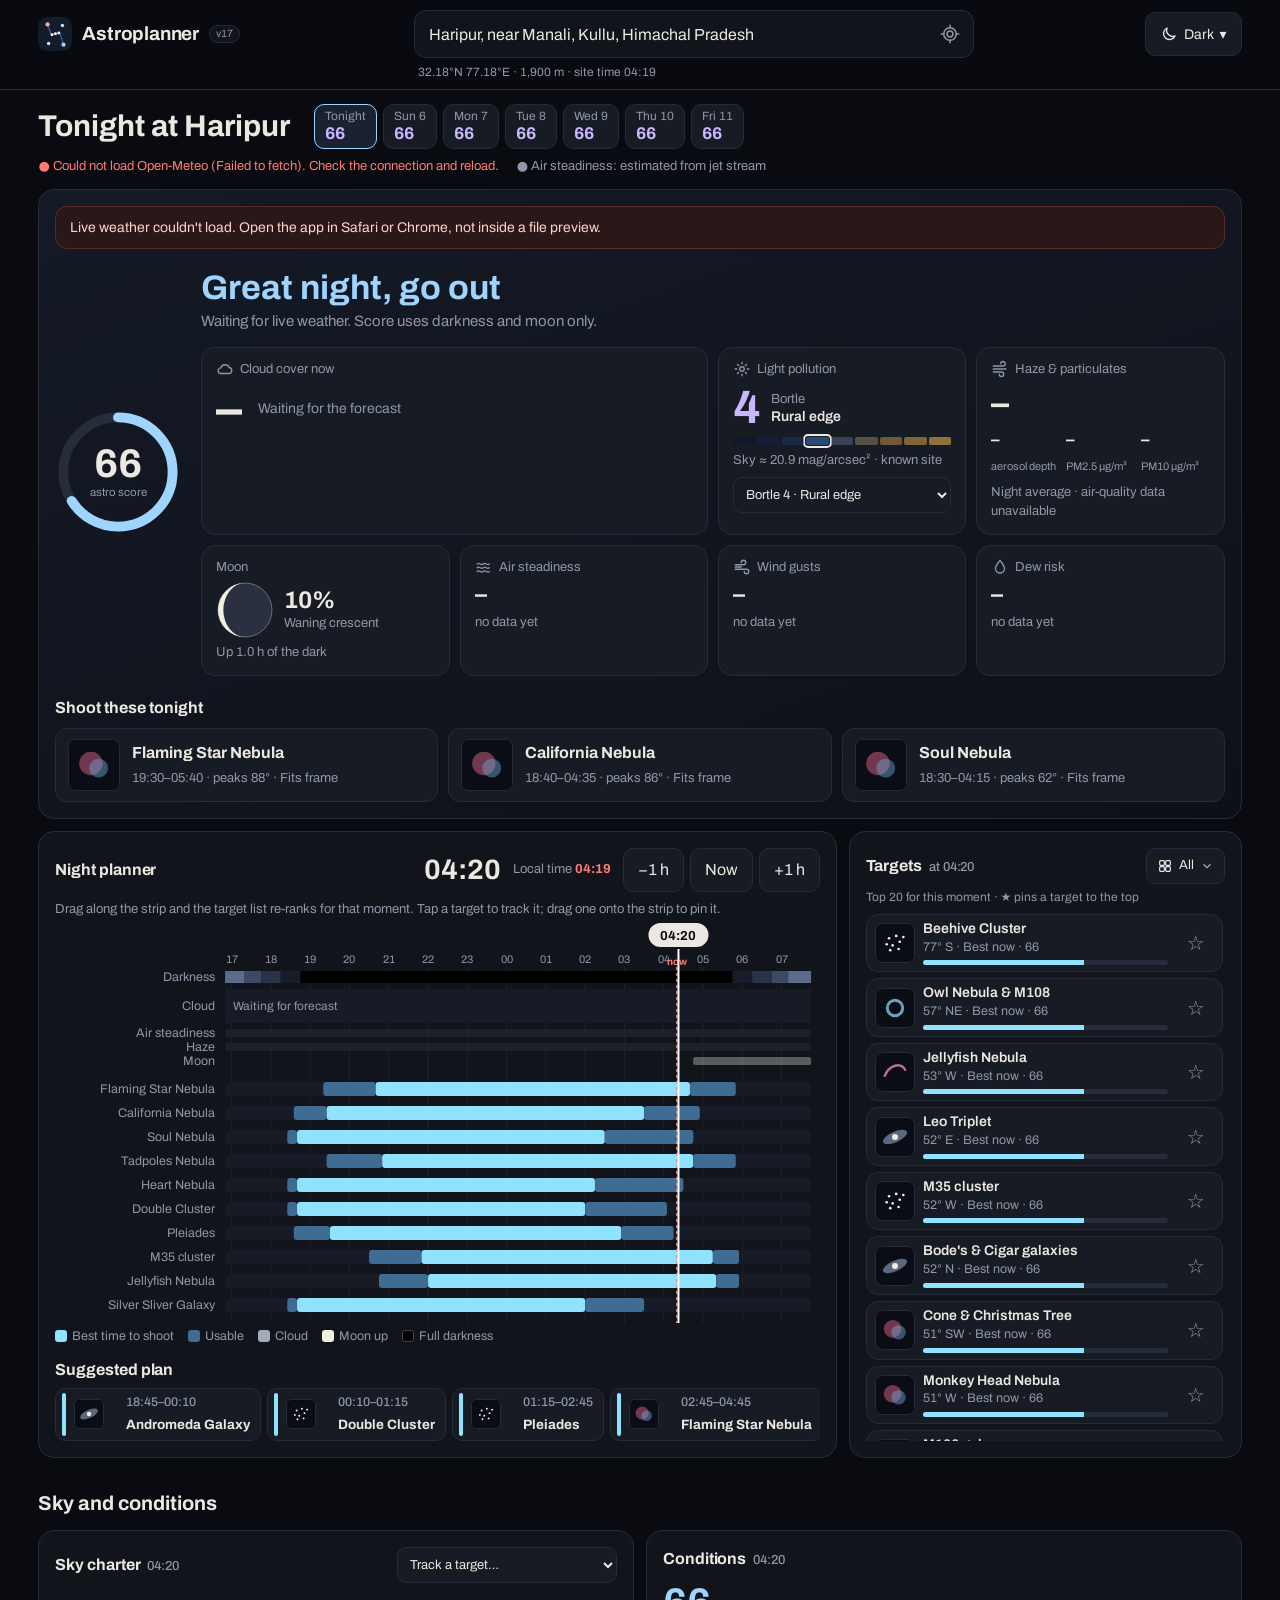
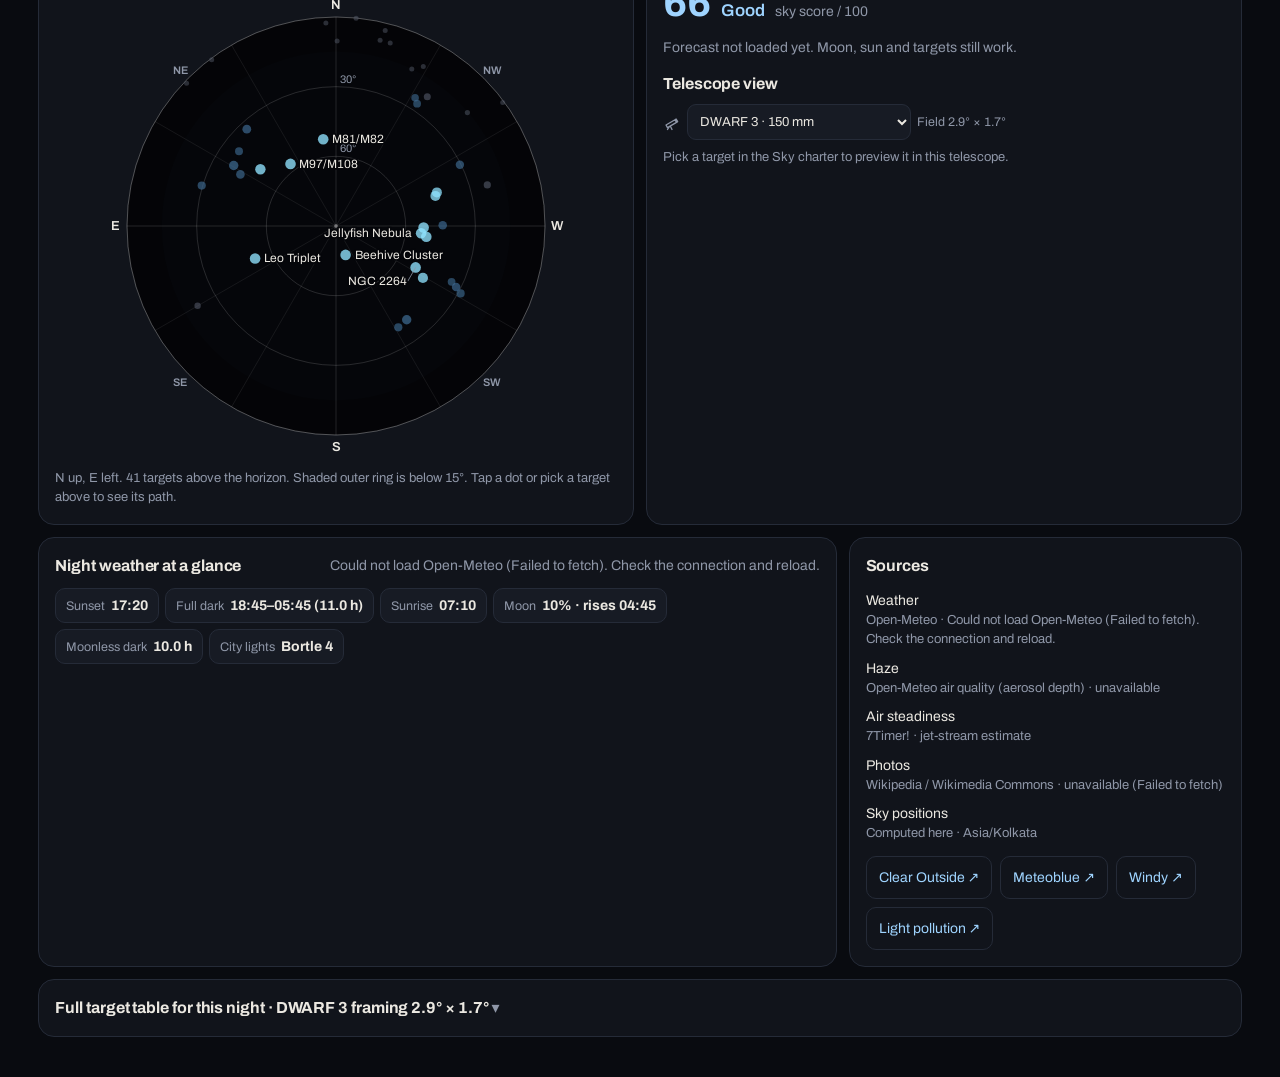
==== commit c3e44439: "Astroplanner v17: drop survey slide from photo carousel; failed photos remove themselves Co-Authored" ====
--- a/dark-sky-planner/index.html
+++ b/dark-sky-planner/index.html
@@ -250,7 +250,7 @@
 </head>
 <body>
 <header class="appbar"><div class="abin">
-  <a href="#" class="brand" id="brand" aria-label="Astroplanner, back to top"><svg class="logo" viewBox="0 0 32 32" aria-hidden="true"><rect width="32" height="32" rx="9" fill="#141b2b"/><path d="M9 7l3.5 9.5L20.5 15 24 26" fill="none" stroke="#3f6c93" stroke-width="1"/><circle cx="9" cy="7" r="2" fill="#ffb08a"/><circle cx="23" cy="8" r="1.6" fill="#cfe6ff"/><circle cx="13.2" cy="16.6" r="1.4" fill="#eaf4ff"/><circle cx="16.4" cy="15.8" r="1.4" fill="#eaf4ff"/><circle cx="19.6" cy="15" r="1.4" fill="#eaf4ff"/><circle cx="10" cy="25" r="1.6" fill="#cfe6ff"/><circle cx="24" cy="26" r="2" fill="#9fd4ff"/></svg><span class="bn">Astroplanner</span><span class="ver" id="ver">v16</span></a>
+  <a href="#" class="brand" id="brand" aria-label="Astroplanner, back to top"><svg class="logo" viewBox="0 0 32 32" aria-hidden="true"><rect width="32" height="32" rx="9" fill="#141b2b"/><path d="M9 7l3.5 9.5L20.5 15 24 26" fill="none" stroke="#3f6c93" stroke-width="1"/><circle cx="9" cy="7" r="2" fill="#ffb08a"/><circle cx="23" cy="8" r="1.6" fill="#cfe6ff"/><circle cx="13.2" cy="16.6" r="1.4" fill="#eaf4ff"/><circle cx="16.4" cy="15.8" r="1.4" fill="#eaf4ff"/><circle cx="19.6" cy="15" r="1.4" fill="#eaf4ff"/><circle cx="10" cy="25" r="1.6" fill="#cfe6ff"/><circle cx="24" cy="26" r="2" fill="#9fd4ff"/></svg><span class="bn">Astroplanner</span><span class="ver" id="ver">v17</span></a>
   <div class="search">
     <input id="q" type="search" placeholder="Search a place: Haripur, Hanle, Spiti…" autocomplete="off" role="combobox" aria-expanded="false" aria-controls="sugg" aria-label="Search location">
     <button id="geo" type="button" class="geo" aria-label="Use my location" title="Use my location"><svg class="ic" viewBox="0 0 24 24" aria-hidden="true"><circle cx="12" cy="12" r="3.5"/><circle cx="12" cy="12" r="7.5"/><path d="M12 1.5v3M12 19.5v3M1.5 12h3M19.5 12h3"/></svg></button>
@@ -739,10 +739,13 @@
   $('#modal').hidden=false;document.body.style.overflow='hidden';$('#car').innerHTML='<figure><span class="ld">Loading photos…</span></figure>';$('#mDots').innerHTML='';$('#mCred').textContent='';$('#mClose').focus();
   let ph=[];try{ph=await commons(o)}catch(e){}
   if(WIMG[o.id]&&!ph.some(p=>p.src.split('/').pop().replace(/^\d+px-/,'')===WIMG[o.id].split('/').pop().replace(/^\d+px-/,'')))ph.unshift({src:WIMG[o.id].replace(/\/\d+px-/,'/1100px-'),fb:WIMG[o.id],page:'https://en.wikipedia.org/wiki/'+encodeURIComponent(WIKI[o.id]||o.name),by:'Wikipedia lead image',lic:'free licence'});
-  ph=ph.slice(0,5);ph.push({src:skyURL(o,1100,Math.round(1100*FOV().h/FOV().w),FOV().w),by:`Digitized Sky Survey (DSS2) via CDS, framed like ${FOV().name} (${fovTxt()})`,lic:'survey image',page:'https://aladin.cds.unistra.fr/'});
+  ph=ph.slice(0,5);
   mPhotos=ph;mI=0;
-  $('#car').innerHTML=ph.map((p,i)=>`<figure><img src="${esc(p.src)}" alt="${esc(o.name)} photo ${i+1}" ${p.fb?`data-fb="${esc(p.fb)}"`:''} onerror="if(this.dataset.fb){this.src=this.dataset.fb;this.removeAttribute('data-fb')}else{this.replaceWith(Object.assign(document.createElement('span'),{className:'ld',textContent:'This photo could not load'}))}"></figure>`).join('');
-  $('#mDots').innerHTML=ph.map(()=>'<i></i>').join('');updDots()}
+  $('#car').innerHTML=ph.map((p,i)=>`<figure><img src="${esc(p.src)}" alt="${esc(o.name)} photo ${i+1}" ${p.fb?`data-fb="${esc(p.fb)}"`:''} data-i="${i}" onerror="if(this.dataset.fb){this.src=this.dataset.fb;this.removeAttribute('data-fb')}else{window.dspDrop&&window.dspDrop(this)}"></figure>`).join('');
+  $('#mDots').innerHTML=ph.map(()=>'<i></i>').join('');updDots();if(!ph.length)$('#car').innerHTML='<figure><span class="ld">No photos found for this target.</span></figure>'}
+window.dspDrop=img=>{const fig=img.closest('figure'),car=$('#car'),k=[...car.children].indexOf(fig);if(k<0)return;fig.remove();mPhotos.splice(k,1);
+  if(!mPhotos.length){car.innerHTML='<figure><span class="ld">No photos could load right now. Try again later.</span></figure>'}
+  $('#mDots').innerHTML=mPhotos.map(()=>'<i></i>').join('');mI=Math.min(mI,Math.max(0,mPhotos.length-1));updDots()};
 function closeModal(){$('#modal').hidden=true;document.body.style.overflow=''}
 $('#mClose').addEventListener('click',closeModal);$('#modal').addEventListener('click',e=>{if(e.target.id==='modal')closeModal()});
 $('#mPrev').addEventListener('click',()=>showSlide(mI-1));$('#mNext').addEventListener('click',()=>showSlide(mI+1));
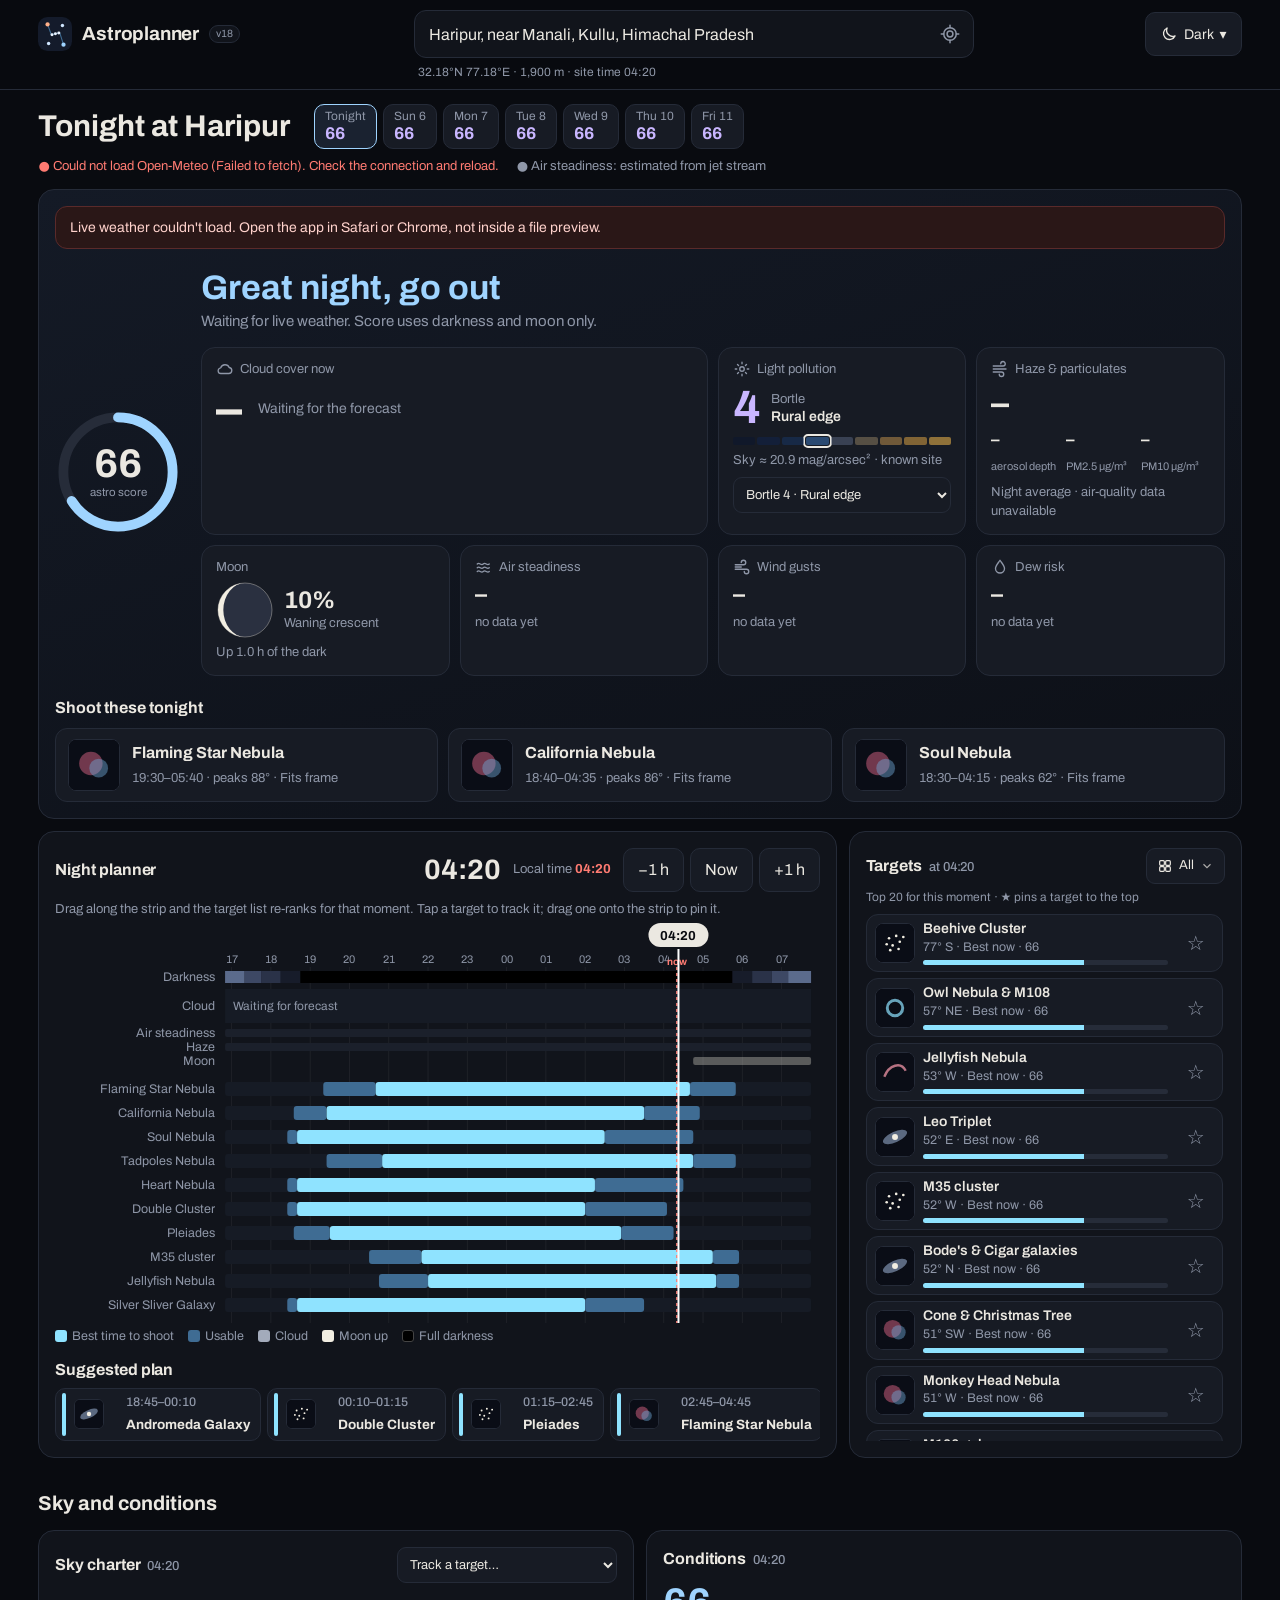
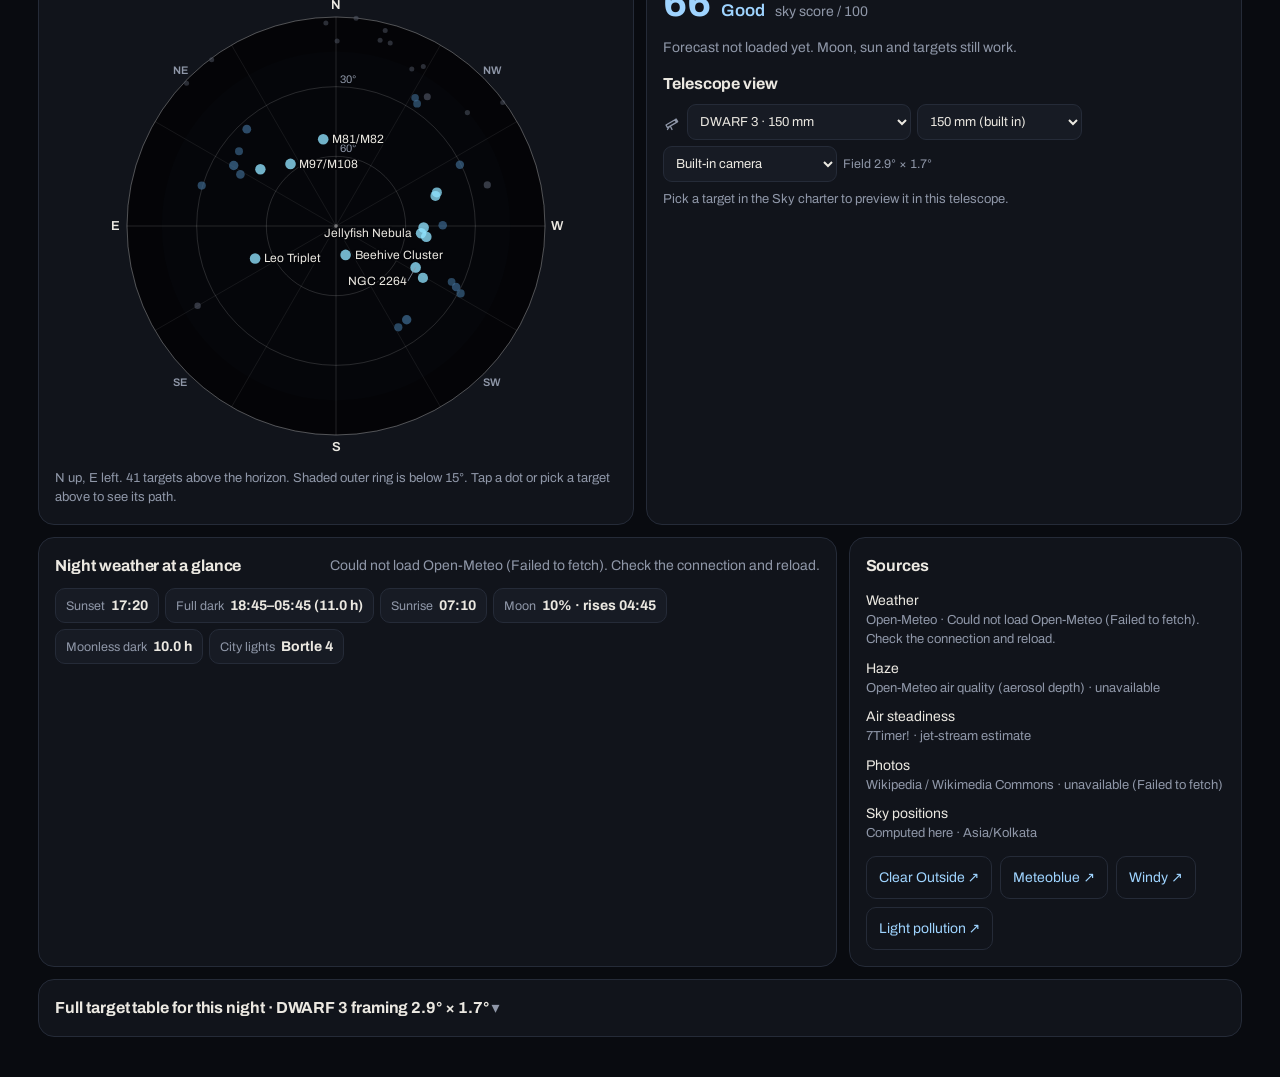
==== commit 933650a4: "Astroplanner v18: remember tracked target, star tracks it, lens and sensor dropdowns always visible " ====
--- a/dark-sky-planner/index.html
+++ b/dark-sky-planner/index.html
@@ -250,7 +250,7 @@
 </head>
 <body>
 <header class="appbar"><div class="abin">
-  <a href="#" class="brand" id="brand" aria-label="Astroplanner, back to top"><svg class="logo" viewBox="0 0 32 32" aria-hidden="true"><rect width="32" height="32" rx="9" fill="#141b2b"/><path d="M9 7l3.5 9.5L20.5 15 24 26" fill="none" stroke="#3f6c93" stroke-width="1"/><circle cx="9" cy="7" r="2" fill="#ffb08a"/><circle cx="23" cy="8" r="1.6" fill="#cfe6ff"/><circle cx="13.2" cy="16.6" r="1.4" fill="#eaf4ff"/><circle cx="16.4" cy="15.8" r="1.4" fill="#eaf4ff"/><circle cx="19.6" cy="15" r="1.4" fill="#eaf4ff"/><circle cx="10" cy="25" r="1.6" fill="#cfe6ff"/><circle cx="24" cy="26" r="2" fill="#9fd4ff"/></svg><span class="bn">Astroplanner</span><span class="ver" id="ver">v17</span></a>
+  <a href="#" class="brand" id="brand" aria-label="Astroplanner, back to top"><svg class="logo" viewBox="0 0 32 32" aria-hidden="true"><rect width="32" height="32" rx="9" fill="#141b2b"/><path d="M9 7l3.5 9.5L20.5 15 24 26" fill="none" stroke="#3f6c93" stroke-width="1"/><circle cx="9" cy="7" r="2" fill="#ffb08a"/><circle cx="23" cy="8" r="1.6" fill="#cfe6ff"/><circle cx="13.2" cy="16.6" r="1.4" fill="#eaf4ff"/><circle cx="16.4" cy="15.8" r="1.4" fill="#eaf4ff"/><circle cx="19.6" cy="15" r="1.4" fill="#eaf4ff"/><circle cx="10" cy="25" r="1.6" fill="#cfe6ff"/><circle cx="24" cy="26" r="2" fill="#9fd4ff"/></svg><span class="bn">Astroplanner</span><span class="ver" id="ver">v18</span></a>
   <div class="search">
     <input id="q" type="search" placeholder="Search a place: Haripur, Hanle, Spiti…" autocomplete="off" role="combobox" aria-expanded="false" aria-controls="sugg" aria-label="Search location">
     <button id="geo" type="button" class="geo" aria-label="Use my location" title="Use my location"><svg class="ic" viewBox="0 0 24 24" aria-hidden="true"><circle cx="12" cy="12" r="3.5"/><circle cx="12" cy="12" r="7.5"/><path d="M12 1.5v3M12 19.5v3M1.5 12h3M19.5 12h3"/></svg></button>
@@ -280,7 +280,7 @@
 
   <h2 class="sect">Sky and conditions</h2>
   <section class="box c-dome c-half"><div class="domeh"><h2>Sky charter <small id="domeT"></small></h2><select class="sel" id="track" aria-label="Track a target"></select><button type="button" class="clr" id="clrT" hidden aria-label="Clear tracked target">✕ Clear</button></div><div class="dome"><svg id="dome" role="img" aria-label="Sky dome, north up, east left"></svg></div><p class="hint" id="domeHint"></p></section>
-  <section class="box c-cond c-half"><h2>Conditions <small id="condT"></small></h2><div id="cond"><p class="msg">Fetching forecast…</p></div><h2 class="simh" id="simH">Telescope view</h2><div class="scopeBar"><svg class="ic" viewBox="0 0 24 24" aria-hidden="true"><path d="M4 16l12-7 2 3.5-12 7zM16 9l1.5-1 2 3.5-1.5 1M8 19l-2 3M10 18l2 4"/></svg><select class="sel" id="scopeSel" aria-label="Telescope"></select><select class="sel" id="focSel" aria-label="Focal length" hidden></select><select class="sel" id="senSel" aria-label="Camera sensor" hidden></select><span class="msg" id="fovTxt"></span></div><p class="hint" id="simEmpty">Pick a target in the Sky charter to preview it in this telescope.</p><div class="sim" id="sim" hidden><div class="simv" id="simv"><div class="simbg" id="simbg"></div><img id="simImg" alt=""><div class="simcl" id="simcl"></div><div class="simfr"><span></span></div><div class="simhud" id="simHud"></div><div class="simmsg" id="simMsg"></div></div><p class="hint" id="simCap"></p></div></section>
+  <section class="box c-cond c-half"><h2>Conditions <small id="condT"></small></h2><div id="cond"><p class="msg">Fetching forecast…</p></div><h2 class="simh" id="simH">Telescope view</h2><div class="scopeBar"><svg class="ic" viewBox="0 0 24 24" aria-hidden="true"><path d="M4 16l12-7 2 3.5-12 7zM16 9l1.5-1 2 3.5-1.5 1M8 19l-2 3M10 18l2 4"/></svg><select class="sel" id="scopeSel" aria-label="Telescope"></select><select class="sel" id="focSel" aria-label="Focal length (lens)"></select><select class="sel" id="senSel" aria-label="Camera sensor"></select><span class="msg" id="fovTxt"></span></div><p class="hint" id="simEmpty">Pick a target in the Sky charter to preview it in this telescope.</p><div class="sim" id="sim" hidden><div class="simv" id="simv"><div class="simbg" id="simbg"></div><img id="simImg" alt=""><div class="simcl" id="simcl"></div><div class="simfr"><span></span></div><div class="simhud" id="simHud"></div><div class="simmsg" id="simMsg"></div></div><p class="hint" id="simCap"></p></div></section>
   
 
   <section class="box c-glance"><div class="cath"><h2>Night weather at a glance</h2><span class="msg" id="hhNote"></span></div><div class="msline" id="ms"></div><div class="scroll"><table id="hh" class="hh"></table></div></section>
@@ -512,7 +512,7 @@
 
 /* ---------- Render: dome ---------- */
 const LV=v=>v>=55?2:v>=30?1:0, LVC=['#5a6170','#3f6c93','#8fe3ff'];
-let selId=null,domePts=[];
+let selId=store.get('sel',null),domePts=[];
 function drawDome(){const s=$('#dome'),W=s.clientWidth,H=s.clientHeight;if(!W||!N)return;const st=N.steps[idx],cx=W/2,cy=H/2,r=Math.min(W,H)/2-26;
   const P=(alt,az)=>{const rr=r*(90-Math.max(alt,-5))/90;return [cx-rr*sn(az),cy-rr*cs(az)]};
   const dk=darkF(st.sun),skyC=st.sun>-.83?'#34425f':dk===0?'#1d2436':dk<1?'#0f131c':'#05060a';
@@ -622,7 +622,7 @@
   :'<li class="msg">No full darkness this night.</li>'}
 function renderTrack(){const L=[...N.tg].sort((a,b)=>b.sum-a.sum);
   $('#track').innerHTML=`<option value="">Track a target…</option>`+L.map(o=>`<option value="${esc(o.id)}"${o.id===selId?' selected':''}>${esc(o.name)}${o.win?' · '+fmtT(o.win[0])+'–'+fmtT(o.win[1]):''}</option>`).join('');$('#clrT').hidden=!selId}
-function selectT(id,k){selId=id||null;if(k!=null)idx=clamp(k,0,N.steps.length-1);safe(drawTL,'timeline');safe(renderPlan,'plan');safe(renderTrack,'track');safe(()=>setIdx(idx),'time')}
+function selectT(id,k){selId=id||null;store.set('sel',selId);if(k!=null)idx=clamp(k,0,N.steps.length-1);safe(drawTL,'timeline');safe(renderPlan,'plan');safe(renderTrack,'track');safe(()=>setIdx(idx),'time')}
 /* Drag a target from the list onto the strip to pin it */
 document.addEventListener('dragstart',e=>{const li=e.target.closest&&e.target.closest('#live li[data-id]');if(li){e.dataTransfer.setData('text/plain',li.dataset.id);e.dataTransfer.effectAllowed='copy'}});
 
@@ -659,12 +659,12 @@
   open.forEach(x=>{x.hidden=true;x.previousElementSibling.setAttribute('aria-expanded','false')})});
 document.addEventListener('keydown',e=>{if(e.key==='Escape')document.querySelectorAll('.ddp:not([hidden])').forEach(x=>x.hidden=true)});
 function renderScope(){$('#scopeSel').innerHTML=SCOPES.map(x=>`<option value="${x.id}"${x.id===scope.id?' selected':''}>${esc(x.name)}${x.f?' · '+x.f+' mm':''}</option>`).join('');
-  const ota=scope.id==='ota';$('#focSel').hidden=!ota;$('#senSel').hidden=!ota;
-  $('#focSel').innerHTML=FOCALS.map(f=>`<option value="${f}"${f===+scope.f?' selected':''}>${f} mm</option>`).join('');
-  $('#senSel').innerHTML=SENSORS.map(x=>`<option value="${x.id}"${x.id===scope.sen?' selected':''}>${esc(x.name)}</option>`).join('');
+  const ota=scope.id==='ota',sc=SCOPES.find(x=>x.id===scope.id)||SCOPES[0];$('#focSel').hidden=false;$('#senSel').hidden=false;
+  $('#focSel').innerHTML=(ota?'':`<option value="" selected>${sc.f?sc.f+' mm (built in)':'Built-in lens'}</option>`)+FOCALS.map(f=>`<option value="${f}"${ota&&f===+scope.f?' selected':''}>${f} mm${ota?'':' (own scope)'}</option>`).join('');
+  $('#senSel').innerHTML=(ota?'':`<option value="" selected>Built-in camera</option>`)+SENSORS.map(x=>`<option value="${x.id}"${ota&&x.id===scope.sen?' selected':''}>${esc(x.name)}</option>`).join('');
   $('#fovTxt').textContent='Field '+fovTxt();document.querySelectorAll('.scopeLbl').forEach(e=>e.textContent=FOV().name+' framing '+fovTxt())}
 function setScope(p){scope={...scope,...p};store.set('scope',scope);rebuild(true)}
-$('#scopeSel').addEventListener('change',e=>setScope({id:e.target.value}));$('#focSel').addEventListener('change',e=>setScope({f:+e.target.value}));$('#senSel').addEventListener('change',e=>setScope({sen:e.target.value}));
+$('#scopeSel').addEventListener('change',e=>setScope({id:e.target.value}));$('#focSel').addEventListener('change',e=>{if(e.target.value)setScope({id:'ota',f:+e.target.value})});$('#senSel').addEventListener('change',e=>{if(e.target.value)setScope({id:'ota',sen:e.target.value})});
 function renderFilt(){dd($('#ddFilt'),{value:filt,aria:'Filter targets',items:Object.keys(FILTERS).map(k=>({v:k,label:k==='My plan'?`My plan (${fav.size})`:k,icon:ic(FI[k])})),onPick:v=>{filt=v;renderCat();renderFilt();updateLive()}})}
 /* Live target list beside the timeline: re-ranks for the cursor time while dragging */
 let LIVE=new Map();
@@ -786,7 +786,7 @@
 document.addEventListener('change',e=>{if(e.target.id==='bSel'){const b=store.get('bortle',{});b[bkey()]=+e.target.value;store.set('bortle',b);rebuild(true)}});
 $('#outlook').addEventListener('click',e=>{const b=e.target.closest('[data-i]');if(!b)return;nightI=+b.dataset.i;rebuild(true)});
 document.addEventListener('click',e=>{const ps=e.target.closest('#plan [data-k]');if(ps){selectT(ps.dataset.sel||selId,+ps.dataset.k);return}
-  const b=e.target.closest('[data-fav]');if(b){const id=b.dataset.fav;fav.has(id)?fav.delete(id):fav.add(id);store.set('fav',[...fav]);renderCat();renderFilt();renderBest();drawTL();drawDome();renderPlan();updateLive();return}
+  const b=e.target.closest('[data-fav]');if(b){const id=b.dataset.fav;const adding=!fav.has(id);adding?fav.add(id):fav.delete(id);store.set('fav',[...fav]);if(adding&&!selId){selectT(id)}renderCat();renderFilt();renderBest();drawTL();drawDome();renderPlan();updateLive();return}
   const f=e.target.closest('[data-f]');if(f){filt=f.dataset.f;renderCat();updateLive();return}
   const lv=e.target.closest('#live li[data-id]');if(lv){selectT(selId===lv.dataset.id?null:lv.dataset.id);return}
   if(!e.target.closest('.search')&&!ul.hidden){closeS();q.value=fullName()}});
